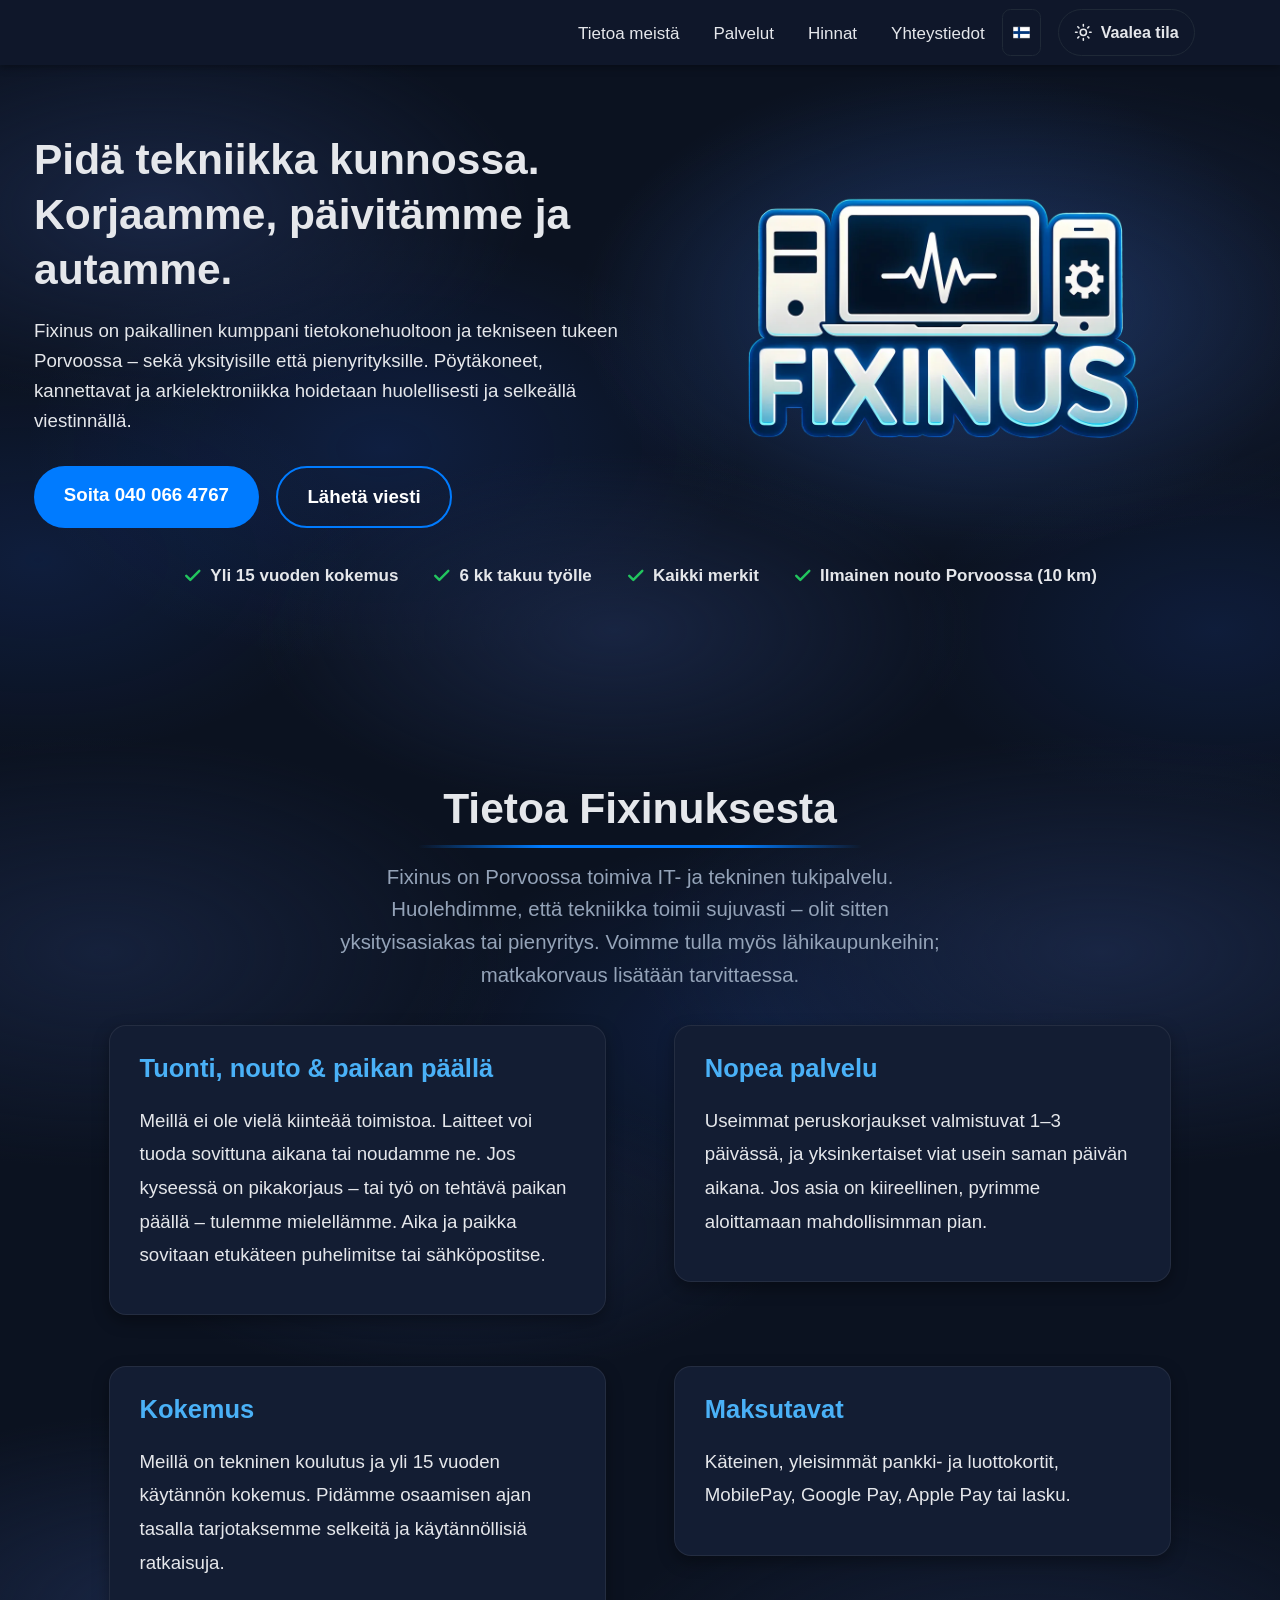
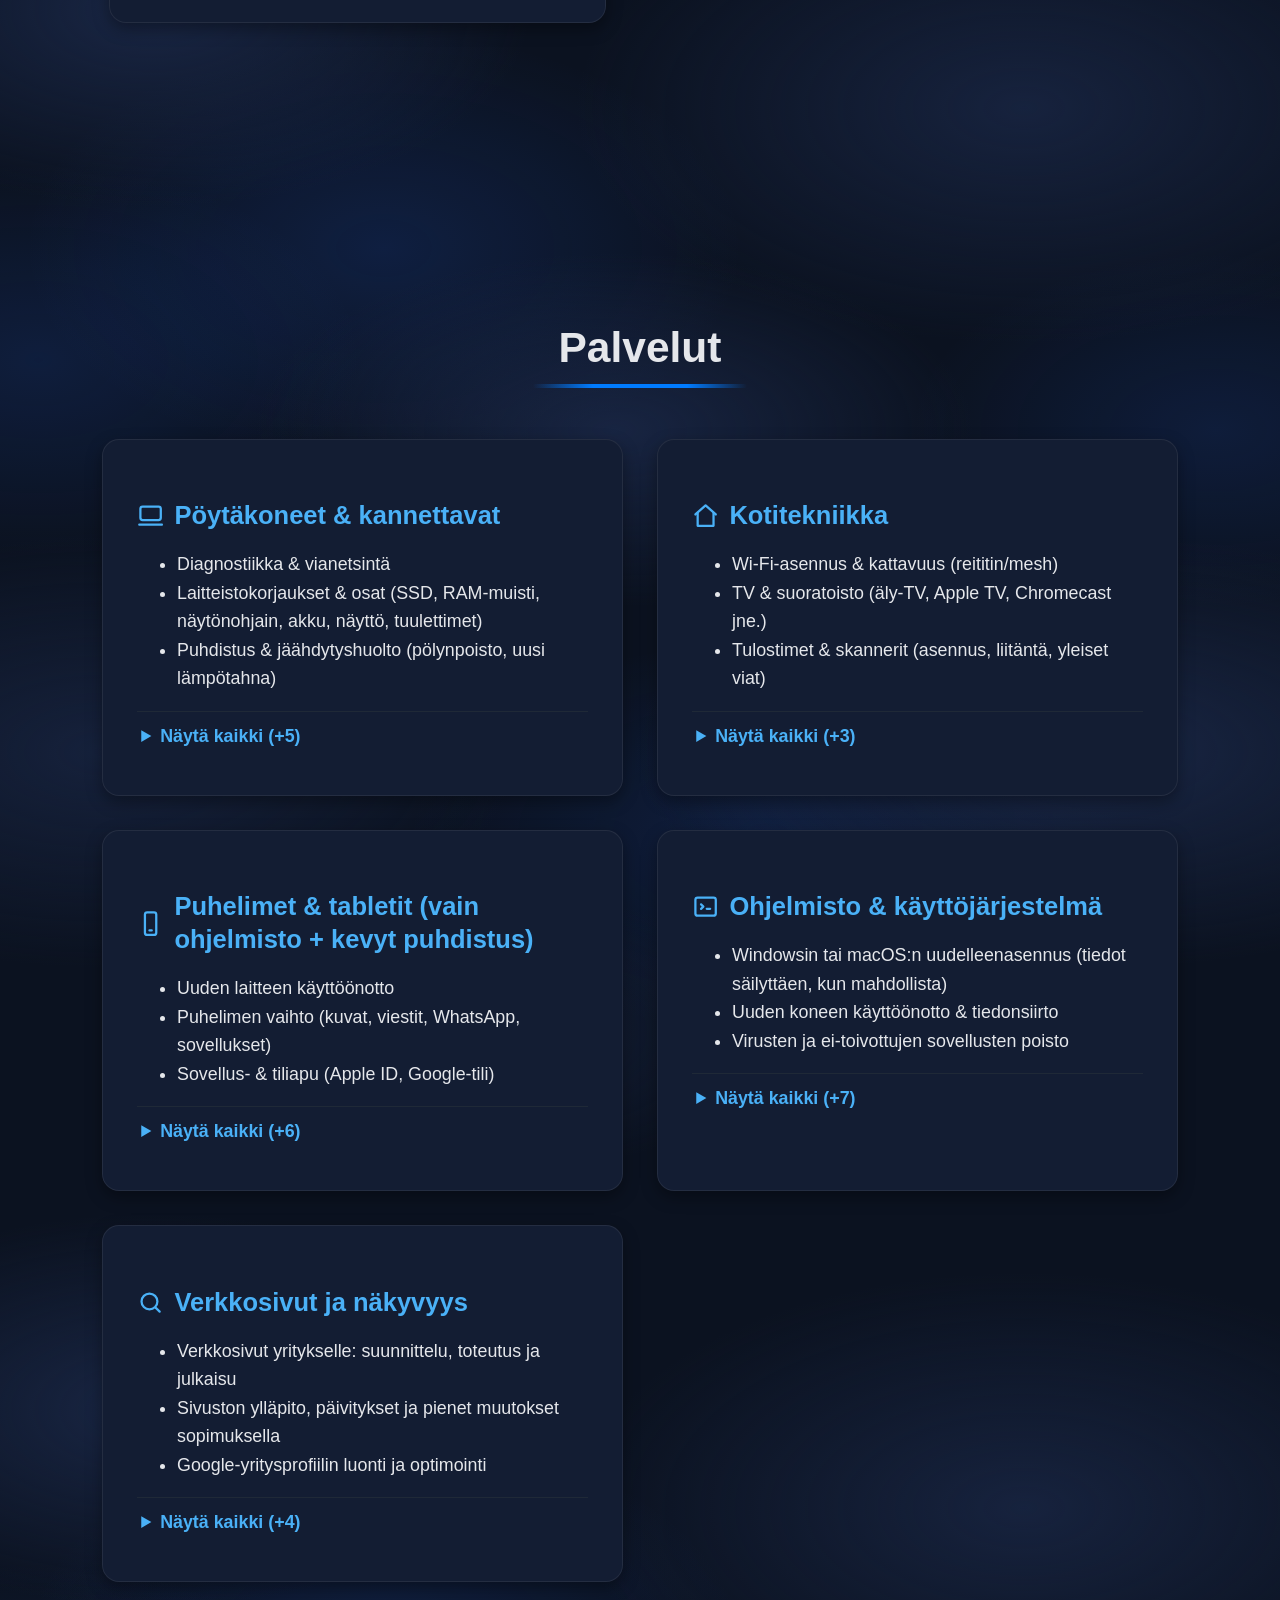
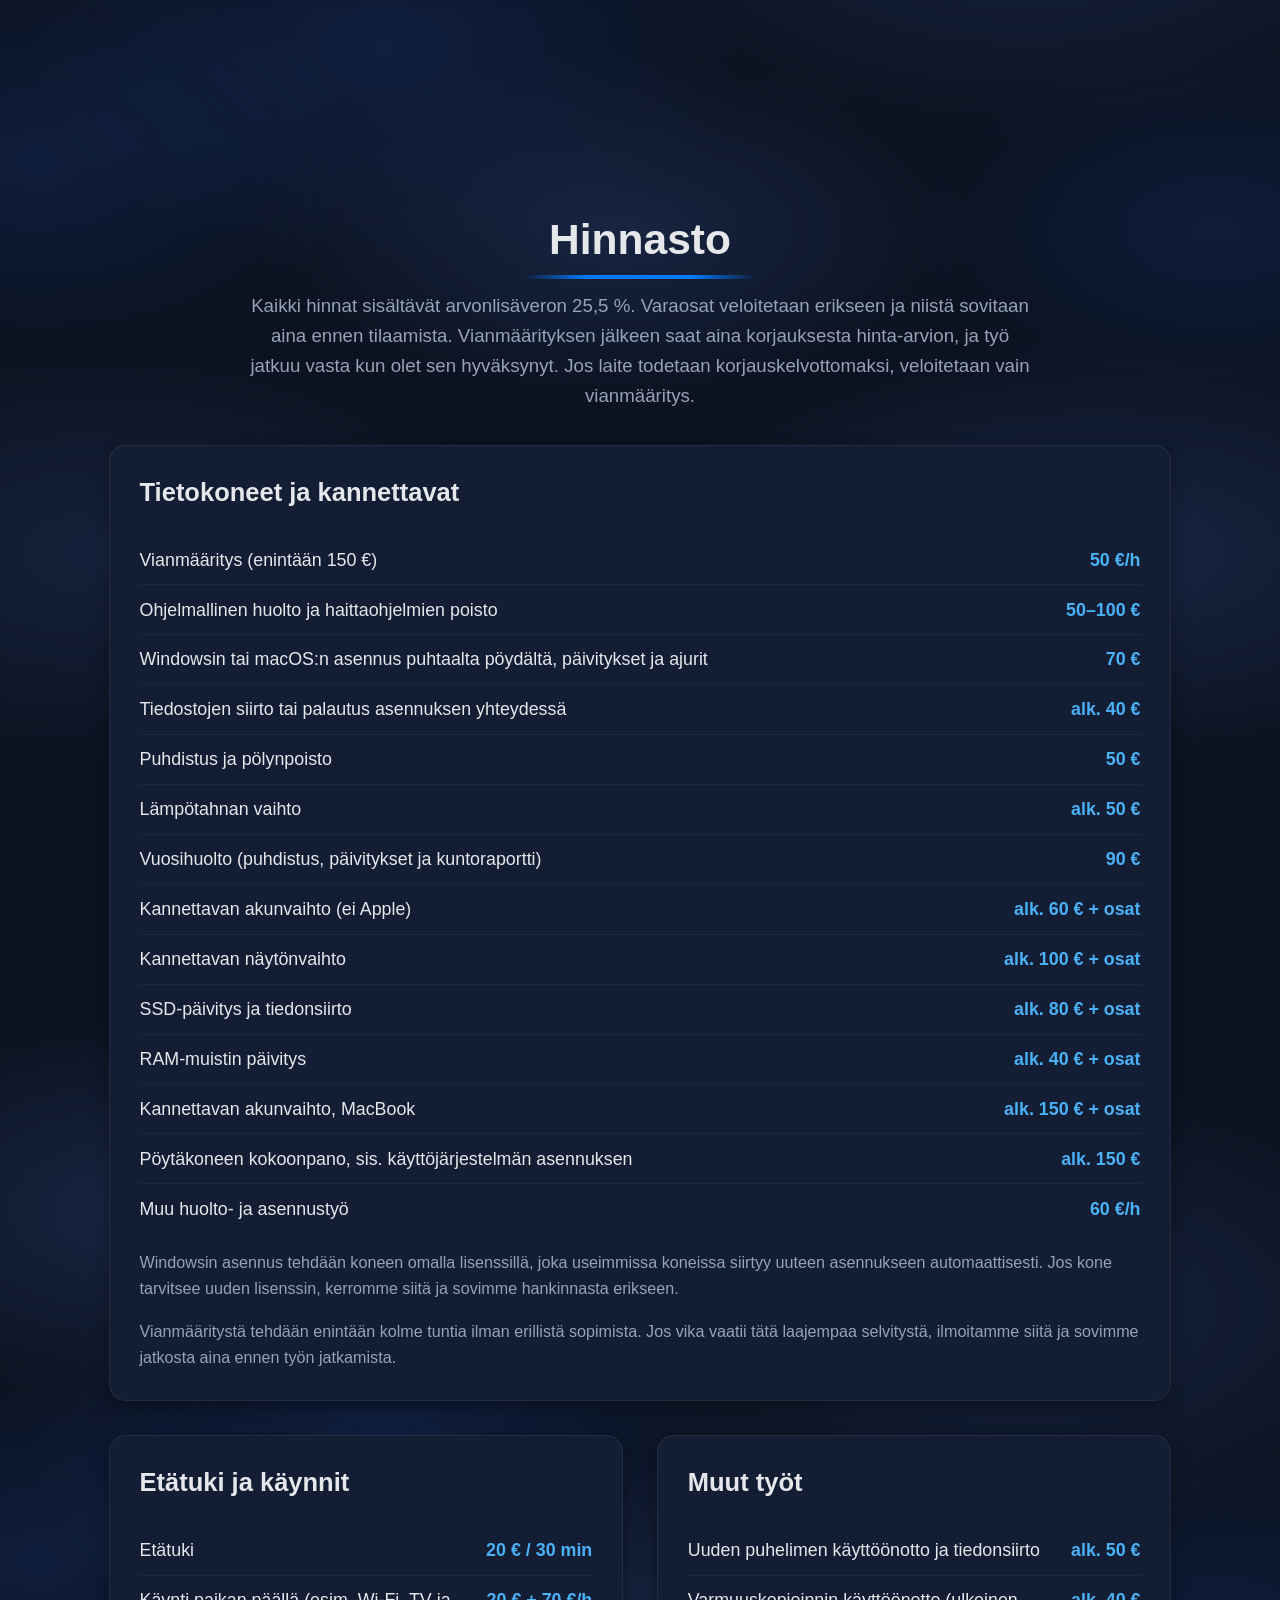
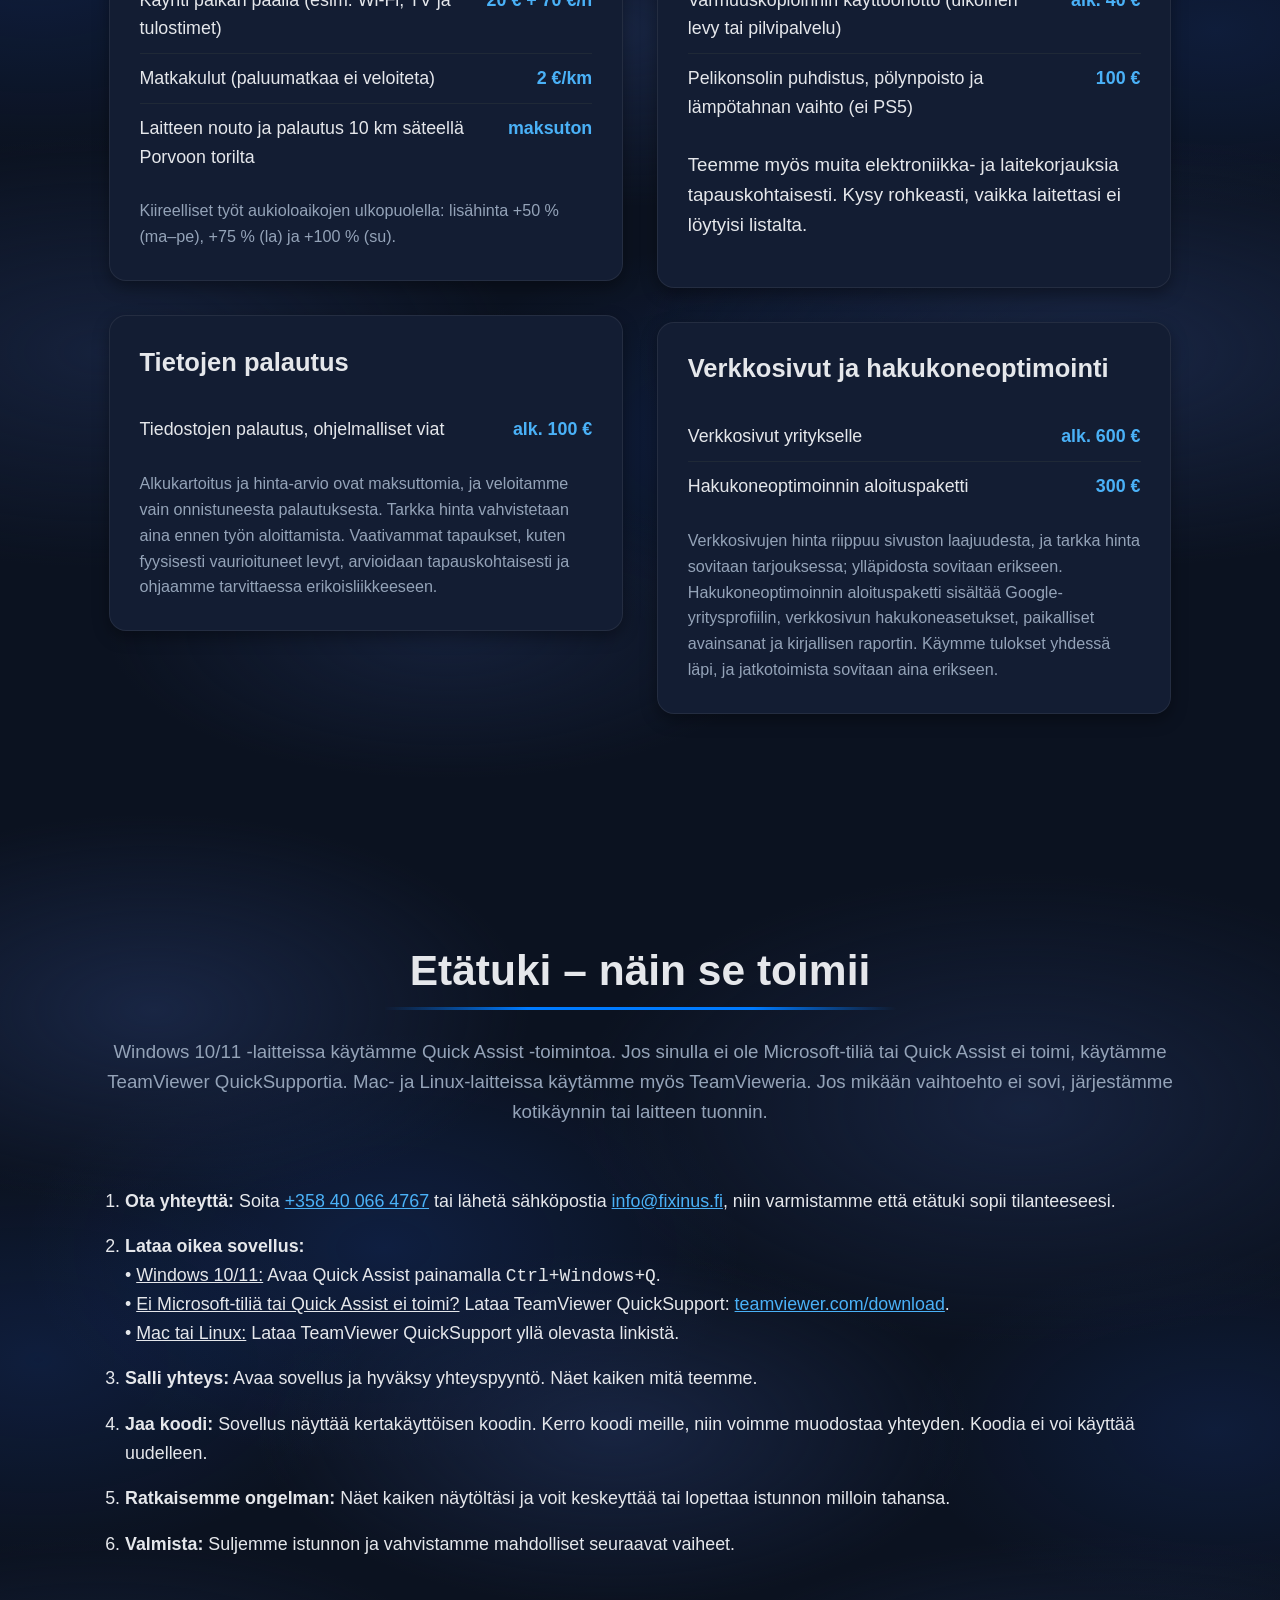
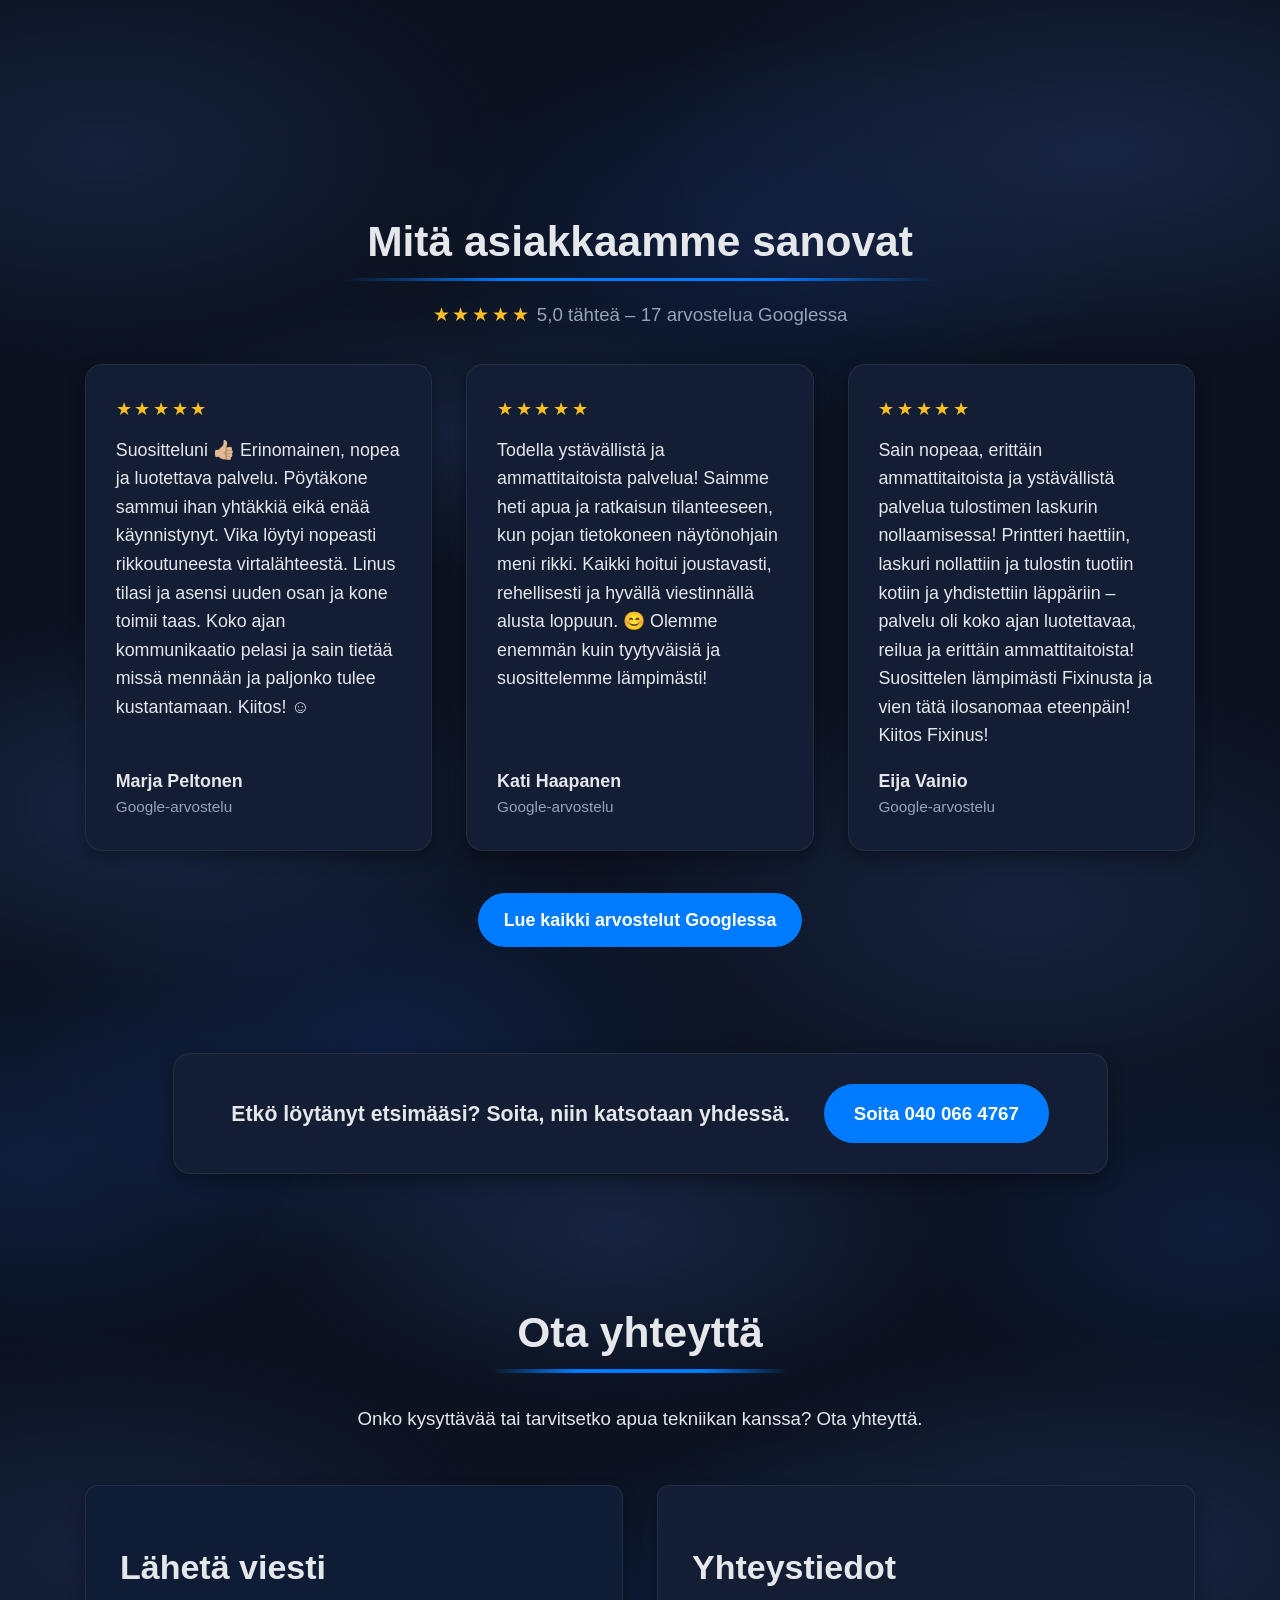
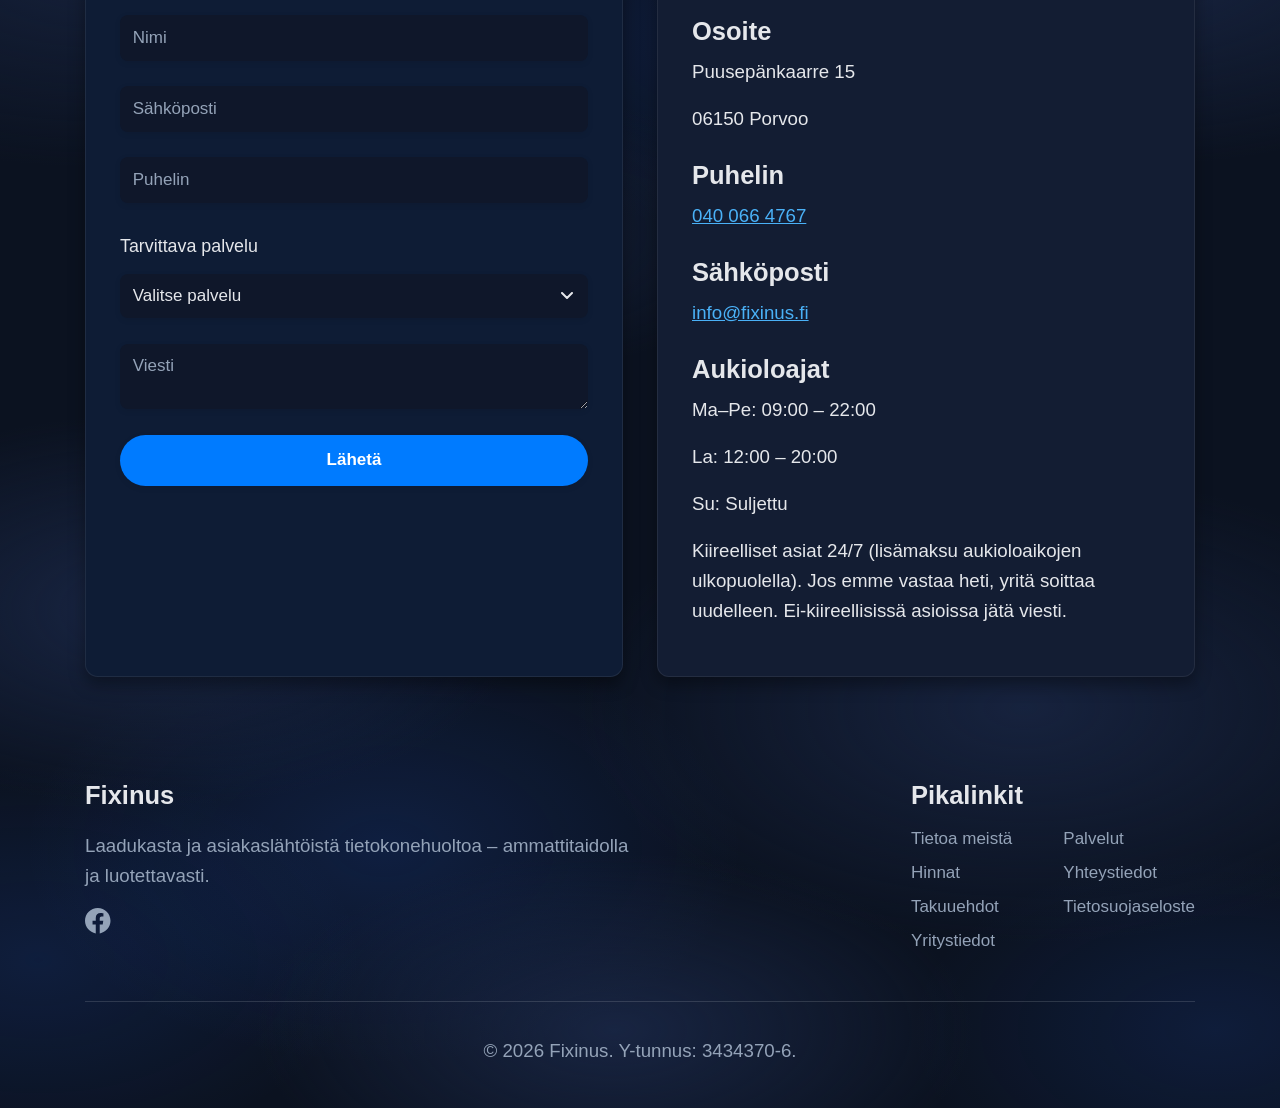
==== index.html @ 20dc0c61 "Consoles: cleaning and paste only; SEO group becomes Websites and SEO Game consoles: remove the PS5 " ====
<!DOCTYPE html>
<html lang="fi"> <!-- GENERATED: structure is edited here, wording in MESSAGES in script.js; run `node tools/build-i18n.mjs` to regenerate this file plus en/ and sv/ -->
<head>
  <meta charset="UTF-8" />
  <meta name="viewport" content="width=device-width, initial-scale=1.0" />
  <title>Fixinus – Tietokonehuolto ja IT-tuki Porvoo</title>
  <meta name="description" content="Tietokoneiden korjaus, huolto ja päivitykset sekä IT-tuki Porvoossa yksityisille ja pienyrityksille. Etätuki, nouto ja käynnit paikan päällä sopimuksen mukaan." />
  <link rel="canonical" href="https://fixinus.fi/" />
  <link rel="alternate" hreflang="fi" href="https://fixinus.fi/" />
  <link rel="alternate" hreflang="sv" href="https://fixinus.fi/sv/" />
  <link rel="alternate" hreflang="en" href="https://fixinus.fi/en/" />
  <link rel="alternate" hreflang="x-default" href="https://fixinus.fi/" />





  <meta name="theme-color" content="#0b1220" />

  <!-- Social sharing (Open Graph + Twitter) -->
  <meta property="og:type" content="website" />
  <meta property="og:site_name" content="Fixinus" />
  <meta property="og:title" content="Fixinus – Tietokonehuolto ja IT-tuki Porvoo" />
  <meta property="og:description" content="Tietokoneiden korjaus, huolto ja päivitykset sekä IT-tuki Porvoossa yksityisille ja pienyrityksille. Etätuki, nouto ja käynnit paikan päällä sopimuksen mukaan." />
  <meta property="og:url" content="https://fixinus.fi/" />
  <meta property="og:image" content="https://fixinus.fi/media/og-image.png" />
  <meta property="og:image:width" content="1200" />
  <meta property="og:image:height" content="630" />
  <meta property="og:locale" content="fi_FI" />
  <meta name="twitter:card" content="summary_large_image" />

  <link rel="stylesheet" href="/style.css?v=21" />
  <script src="/script.js?v=24" defer></script>
  <link rel="icon" href="/media/favicon-32.png" type="image/png" sizes="32x32">
  <link rel="apple-touch-icon" href="/media/favicon-180.png">

  <!-- Structured data for Google local search results -->
  <script type="application/ld+json">
  {
    "@context": "https://schema.org",
    "@type": "LocalBusiness",
    "name": "Fixinus",
    "description": "Tietokoneiden korjaus, huolto ja päivitykset sekä IT-tuki Porvoossa yksityisille ja pienyrityksille. Etätuki, nouto ja käynnit paikan päällä sopimuksen mukaan.",
    "url": "https://fixinus.fi/",
    "logo": "https://fixinus.fi/media/favicon-180.png",
    "image": "https://fixinus.fi/media/og-image.png",
    "telephone": "+358400664767",
    "email": "info@fixinus.fi",
    "address": {
      "@type": "PostalAddress",
      "streetAddress": "Puusepänkaarre 15",
      "postalCode": "06150",
      "addressLocality": "Porvoo",
      "addressCountry": "FI"
    },
    "areaServed": "Porvoo",
    "priceRange": "€€",
    "openingHoursSpecification": [
      {
        "@type": "OpeningHoursSpecification",
        "dayOfWeek": ["Monday", "Tuesday", "Wednesday", "Thursday", "Friday"],
        "opens": "09:00",
        "closes": "22:00"
      },
      {
        "@type": "OpeningHoursSpecification",
        "dayOfWeek": "Saturday",
        "opens": "12:00",
        "closes": "20:00"
      }
    ],
    "paymentAccepted": "Cash, Debit Card, Credit Card, MobilePay, Google Pay, Apple Pay, Invoice",
    "sameAs": [
      "https://www.facebook.com/people/Fixinus/61582467222948/",
      "https://share.google/FEQK4mIGkOlO7sZPO",
      "https://www.google.com/search?kgmid=/g/11yl66t_4s&q=Fixinus"
    ]
  }
  </script>
</head>

<body>
  <header>
    <div class="nav-bar max-w format-horizontal">
      <nav id="main-nav" class="main-nav">
        <ul>
          <li><a href="#about" data-i18n="nav.about">Tietoa meistä</a></li>
          <li><a href="#service" data-i18n="nav.services">Palvelut</a></li>
          <li><a href="#prices" data-i18n="nav.prices">Hinnat</a></li>
          <li><a href="#contact" data-i18n="nav.contact">Yhteystiedot</a></li>
        </ul>
      </nav>
        <div class="lang-menu" id="lang-menu">
        <button class="lang-current" type="button" aria-haspopup="true" aria-expanded="false" aria-label="Change language">
          <span class="flag" data-current-flag><img src="/media/finland(scaled).png" alt="FI" class="flag-img"></span>
        </button>

        <ul class="lang-dropdown" role="menu">
          <li>
            <button type="button" class="lang-option" data-lang="fi" role="menuitem">
              <span class="flag"><img src="/media/finland(scaled).png" alt="FI" class="flag-img"></span>
              <span class="lang-label">Suomi</span>
            </button>
          </li>
          <li>
            <button type="button" class="lang-option" data-lang="sv" role="menuitem">
              <span class="flag"><img src="/media/sweden(scaled).png" alt="SE" class="flag-img"></span>
              <span class="lang-label">Svenska</span>
            </button>
          </li>
          <li>
            <button type="button" class="lang-option" data-lang="en" role="menuitem">
              <span class="flag"><img src="/media/united-kingdom(scaled).png" alt="EN" class="flag-img"></span>
              <span class="lang-label">English</span>
            </button>
          </li>
        </ul>
      </div>

      <!-- THEME TOGGLE (moon/sun + label; CSS shows the right pair per theme) -->
      <button class="theme-toggle" id="theme-toggle" type="button" aria-pressed="true">
        <svg class="icon-moon" viewBox="0 0 24 24" fill="none" stroke="currentColor" stroke-width="2" stroke-linecap="round" stroke-linejoin="round" aria-hidden="true"><path d="M21 12.8A9 9 0 1 1 11.2 3 7 7 0 0 0 21 12.8z"/></svg>
        <svg class="icon-sun" viewBox="0 0 24 24" fill="none" stroke="currentColor" stroke-width="2" stroke-linecap="round" stroke-linejoin="round" aria-hidden="true"><circle cx="12" cy="12" r="4"/><path d="M12 2v2m0 16v2M4.9 4.9l1.4 1.4m11.4 11.4 1.4 1.4M2 12h2m16 0h2M4.9 19.1l1.4-1.4M17.7 6.3l1.4-1.4"/></svg>
        <span class="label-dark" data-i18n="theme.dark">Tumma tila</span>
        <span class="label-light" data-i18n="theme.light">Vaalea tila</span>
      </button>

      <!-- HAMBURGER (shown only on tablet/phone via CSS) -->
      <button class="nav-toggle" id="nav-toggle" aria-label="Toggle navigation">
        <img id="menubtn" src="/media/menu.svg" alt="">
      </button>
    </div>
  </header>

  <section class="hero-section">
      <div class="hero-container max-w format-horizontal">
        <div class="hero-text">
          <h1 data-i18n="hero.title">Pidä tekniikka kunnossa. Korjaamme, päivitämme ja autamme.</h1>
          <p data-i18n="hero.subtitle">Fixinus on paikallinen kumppani tietokonehuoltoon ja tekniseen tukeen Porvoossa – sekä yksityisille että pienyrityksille. Pöytäkoneet, kannettavat ja arkielektroniikka hoidetaan huolellisesti ja selkeällä viestinnällä.</p>
          <div class="hero-cta">
            <a class="btn-primary" href="tel:+358400664767" data-i18n="hero.cta.call">Soita 040 066 4767</a>
            <a class="btn-outline" href="#contact" data-i18n="hero.cta.contact">Lähetä viesti</a>
          </div>
        </div>
        <div class="hero-picture">
          <img id="logo" src="/media/logo-optimized.webp" alt="Fixinus logo" width="900" height="516" />
        </div>
      </div>

      <!-- TRUST STRIP -->
      <div class="max-w format-horizontal">
        <ul class="trust-strip">
          <li><svg viewBox="0 0 24 24" fill="none" stroke="currentColor" stroke-width="3" stroke-linecap="round" stroke-linejoin="round" aria-hidden="true"><path d="M20 6 9 17l-5-5"/></svg><span data-i18n="trust.exp">Yli 15 vuoden kokemus</span></li>
          <li><svg viewBox="0 0 24 24" fill="none" stroke="currentColor" stroke-width="3" stroke-linecap="round" stroke-linejoin="round" aria-hidden="true"><path d="M20 6 9 17l-5-5"/></svg><span data-i18n="trust.warranty">6 kk takuu työlle</span></li>
          <li><svg viewBox="0 0 24 24" fill="none" stroke="currentColor" stroke-width="3" stroke-linecap="round" stroke-linejoin="round" aria-hidden="true"><path d="M20 6 9 17l-5-5"/></svg><span data-i18n="trust.brands">Kaikki merkit</span></li>
          <li><svg viewBox="0 0 24 24" fill="none" stroke="currentColor" stroke-width="3" stroke-linecap="round" stroke-linejoin="round" aria-hidden="true"><path d="M20 6 9 17l-5-5"/></svg><span data-i18n="trust.pickup">Ilmainen nouto Porvoossa (10 km)</span></li>
        </ul>
      </div>
  </section>

  <section id="about" class="about-section">
    <div class="about-container max-w format-horizontal format-vertical">
      <div class="about-head">
        <h2 data-i18n="about.title">Tietoa Fixinuksesta</h2>
        <p data-i18n="about.lead">Fixinus on Porvoossa toimiva IT- ja tekninen tukipalvelu. Huolehdimme, että tekniikka toimii sujuvasti – olit sitten yksityisasiakas tai pienyritys. Voimme tulla myös lähikaupunkeihin; matkakorvaus lisätään tarvittaessa.</p>
      </div>

      <div class="about-content">
        <div class="about-text">
          <div class="about-text-top">
            <div class="about-text-left">
              <div id="drop-text">
                <h3 data-i18n="about.drop.title">Tuonti, nouto &amp; paikan päällä</h3>
                <p data-i18n="about.drop.body">Meillä ei ole vielä kiinteää toimistoa. Laitteet voi tuoda sovittuna aikana tai noudamme ne. Jos kyseessä on pikakorjaus – tai työ on tehtävä paikan päällä – tulemme mielellämme. Aika ja paikka sovitaan etukäteen puhelimitse tai sähköpostitse.</p>
              </div>

              <div id="exp-text">
                <h3 data-i18n="about.exp.title">Kokemus</h3>
                <p data-i18n="about.exp.body">Meillä on tekninen koulutus ja yli 15 vuoden käytännön kokemus. Pidämme osaamisen ajan tasalla tarjotaksemme selkeitä ja käytännöllisiä ratkaisuja.</p>
              </div>
            </div>

            <div class="about-text-right">
              <div id="fast-service-text">
                <h3 data-i18n="about.fast.title">Nopea palvelu</h3>
                <p data-i18n="about.fast.body">Useimmat peruskorjaukset valmistuvat 1–3 päivässä, ja yksinkertaiset viat usein saman päivän aikana. Jos asia on kiireellinen, pyrimme aloittamaan mahdollisimman pian.</p>
              </div>

              <div id="payment-text">
                <h3 data-i18n="about.pay.title">Maksutavat</h3>
                <p data-i18n="about.pay.body">Käteinen, yleisimmät pankki- ja luottokortit, MobilePay, Google Pay, Apple Pay tai lasku.</p>
              </div>
            </div>
          </div>
        </div>
      </div>
    </div>
  </section>

  <section id="service" class="service-section">
    <div class="service-container max-w format-horizontal format-vertical">
      <div class="service-head">
        <h2 data-i18n="services.title">Palvelut</h2>
      </div>

      <div class="service-content">
        <!-- PC / Laptop -->
        <div>
          <h3><svg viewBox="0 0 24 24" fill="none" stroke="currentColor" stroke-width="2" stroke-linecap="round" stroke-linejoin="round" aria-hidden="true"><rect x="3" y="4" width="18" height="12" rx="2"/><path d="M2 20h20"/></svg><span data-i18n="services.pc.title">Pöytäkoneet &amp; kannettavat</span></h3>
          <ul>
            <li data-i18n="services.pc.1">Diagnostiikka &amp; vianetsintä</li>
            <li data-i18n="services.pc.2">Laitteistokorjaukset &amp; osat (SSD, RAM-muisti, näytönohjain, akku, näyttö, tuulettimet)</li>
            <li data-i18n="services.pc.5">Puhdistus &amp; jäähdytyshuolto (pölynpoisto, uusi lämpötahna)</li>
          </ul>
          <details class="svc-more">
            <summary><span class="svc-more-closed"><span data-i18n="services.showall">Näytä kaikki</span> (+5)</span><span class="svc-more-open" data-i18n="services.showless">Näytä vähemmän</span></summary>
            <ul>
              <li data-i18n="services.pc.3">Komponenttien vaihdot &amp; päivitykset (suorituskyky, tallennustila, grafiikka)</li>
              <li data-i18n="services.pc.4">Custom-PC-rakennukset (pelaaminen/työ): neuvonta, kokoonpano &amp; käyttöönotto</li>
              <li data-i18n="services.pc.6">Vuosihuolto</li>
              <li data-i18n="services.pc.7">Kaikki merkit</li>
              <li data-i18n="services.pc.8">Huoltoraportti työn jälkeen (tehdyt toimet &amp; suositukset)</li>
            </ul>
          </details>
        </div>
        <!-- Home Tech -->
        <div>
          <h3><svg viewBox="0 0 24 24" fill="none" stroke="currentColor" stroke-width="2" stroke-linecap="round" stroke-linejoin="round" aria-hidden="true"><path d="m3 11 9-8 9 8"/><path d="M5 9.5V21h14V9.5"/></svg><span data-i18n="services.home.title">Kotitekniikka</span></h3>
          <ul>
            <li data-i18n="services.home.1">Wi-Fi-asennus &amp; kattavuus (reititin/mesh)</li>
            <li data-i18n="services.home.2">TV &amp; suoratoisto (äly-TV, Apple TV, Chromecast jne.)</li>
            <li data-i18n="services.home.4">Tulostimet &amp; skannerit (asennus, liitäntä, yleiset viat)</li>
          </ul>
          <details class="svc-more">
            <summary><span class="svc-more-closed"><span data-i18n="services.showall">Näytä kaikki</span> (+3)</span><span class="svc-more-open" data-i18n="services.showless">Näytä vähemmän</span></summary>
            <ul>
              <li data-i18n="services.home.3">Pelikonsolit (puhdistus, lämpötahnan vaihto, käyttöönotto, online-asetukset, perheasetukset)</li>
              <li data-i18n="services.home.5">Jaettu tallennus / NAS (tiedostot useilla laitteilla)</li>
              <li data-i18n="services.home.6">Älykoti (valot, kamerat, kaiuttimet)</li>
            </ul>
          </details>
        </div>
      
      
        <!-- Phones / Tablets -->
        <div>
          <h3><svg viewBox="0 0 24 24" fill="none" stroke="currentColor" stroke-width="2" stroke-linecap="round" stroke-linejoin="round" aria-hidden="true"><rect x="7" y="2" width="10" height="20" rx="2"/><path d="M11 18h2"/></svg><span data-i18n="services.mobile.title">Puhelimet &amp; tabletit (vain ohjelmisto + kevyt puhdistus)</span></h3>
          <ul>
            <li data-i18n="services.mobile.1">Uuden laitteen käyttöönotto</li>
            <li data-i18n="services.mobile.2">Puhelimen vaihto (kuvat, viestit, WhatsApp, sovellukset)</li>
            <li data-i18n="services.mobile.5">Sovellus- &amp; tiliapu (Apple ID, Google-tili)</li>
          </ul>
          <details class="svc-more">
            <summary><span class="svc-more-closed"><span data-i18n="services.showall">Näytä kaikki</span> (+6)</span><span class="svc-more-open" data-i18n="services.showless">Näytä vähemmän</span></summary>
            <ul>
              <li data-i18n="services.mobile.3">Lapsilukot &amp; turvallisuus (Ruudun aika / Family Link)</li>
              <li data-i18n="services.mobile.4">Sähköposti, yhteystiedot &amp; kalenteri</li>
              <li data-i18n="services.mobile.6">iCloud/Google – varmuuskopiot &amp; palautus</li>
              <li data-i18n="services.mobile.7">Tallennustilan siivous (tilan vapautus turvallisesti)</li>
              <li data-i18n="services.mobile.8">Laitteen turvallisuus (päivitykset, koodit, kaksivaiheinen vahvistus / 2FA)</li>
              <li data-i18n="services.mobile.9">Vianetsintä (synkronointi, ilmoitukset, akku)</li>
            </ul>
          </details>
        </div>
        <!-- Software / OS -->
        <div>
          <h3><svg viewBox="0 0 24 24" fill="none" stroke="currentColor" stroke-width="2" stroke-linecap="round" stroke-linejoin="round" aria-hidden="true"><rect x="3" y="4" width="18" height="16" rx="2"/><path d="m8 10 2 2-2 2"/><path d="M13 14h3"/></svg><span data-i18n="services.os.title">Ohjelmisto &amp; käyttöjärjestelmä</span></h3>
          <ul>
            <li data-i18n="services.os.1">Windowsin tai macOS:n uudelleenasennus (tiedot säilyttäen, kun mahdollista)</li>
            <li data-i18n="services.os.2">Uuden koneen käyttöönotto &amp; tiedonsiirto</li>
            <li data-i18n="services.os.4">Virusten ja ei-toivottujen sovellusten poisto</li>
          </ul>
          <details class="svc-more">
            <summary><span class="svc-more-closed"><span data-i18n="services.showall">Näytä kaikki</span> (+7)</span><span class="svc-more-open" data-i18n="services.showless">Näytä vähemmän</span></summary>
            <ul>
              <li data-i18n="services.os.3">Ohjelmien &amp; ajureiden asennus</li>
              <li data-i18n="services.os.5">Tallennustilan siivous (suuret &amp; väliaikaiset tiedostot)</li>
              <li data-i18n="services.os.6">Varmuuskopiointi ulkoiselle levylle tai pilveen</li>
              <li data-i18n="services.os.7">Verkko &amp; internet (Wi-Fi/Ethernet, hidas nopeus)</li>
              <li data-i18n="services.os.8">Kaatumisten ja virheilmoitusten korjaus</li>
              <li data-i18n="services.os.9">Tilit &amp; salasanat (Microsoft/Apple, sähköposti)</li>
              <li data-i18n="services.os.10">Sähköposti &amp; pilvipalvelut (OneDrive, iCloud, Google)</li>
            </ul>
          </details>
        </div>
        <!-- Websites / search visibility -->
        <div>
          <h3><svg viewBox="0 0 24 24" fill="none" stroke="currentColor" stroke-width="2" stroke-linecap="round" stroke-linejoin="round" aria-hidden="true"><circle cx="11" cy="11" r="7"/><path d="m20 20-3.5-3.5"/></svg><span data-i18n="services.seo.title">Verkkosivut ja näkyvyys</span></h3>
          <ul>
            <li data-i18n="services.web.1">Verkkosivut yritykselle: suunnittelu, toteutus ja julkaisu</li>
            <li data-i18n="services.web.2">Sivuston ylläpito, päivitykset ja pienet muutokset sopimuksella</li>
            <li data-i18n="services.seo.1">Google-yritysprofiilin luonti ja optimointi</li>
          </ul>
          <details class="svc-more">
            <summary><span class="svc-more-closed"><span data-i18n="services.showall">Näytä kaikki</span> (+4)</span><span class="svc-more-open" data-i18n="services.showless">Näytä vähemmän</span></summary>
            <ul>
              <li data-i18n="services.seo.2">Verkkosivun hakukonenäkyvyys (otsikot, kuvaukset, avainsanat)</li>
              <li data-i18n="services.seo.3">Paikallinen näkyvyys Porvoon alueen hauissa</li>
              <li data-i18n="services.seo.4">Kirjallinen raportti ja suositukset jatkoa varten</li>
              <li data-i18n="services.seo.5">Google Search Consolen käyttöönotto ja seuranta</li>
            </ul>
          </details>
        </div>

      </div>
      </div>
  </section>

  <section id="prices" class="pricing-section">
    <div class="pricing-container max-w format-horizontal format-vertical">
      <div class="pricing-head">
        <h2 data-i18n="pricing.title">Hinnasto</h2>
        <p data-i18n="pricing.lead">Kaikki hinnat sisältävät arvonlisäveron 25,5 %. Varaosat veloitetaan erikseen ja niistä sovitaan aina ennen tilaamista. Vianmäärityksen jälkeen saat aina korjauksesta hinta-arvion, ja työ jatkuu vasta kun olet sen hyväksynyt. Jos laite todetaan korjauskelvottomaksi, veloitetaan vain vianmääritys.</p>
      </div>

      <div class="pricing-groups">
        <details class="pricing-group" open>
          <summary><h3 data-i18n="pricing.pc.title">Tietokoneet ja kannettavat</h3></summary>
          <table class="pricing-table">
            <tbody>
              <tr><td data-i18n="pricing.pc.r1">Vianmääritys (enintään 150 €)</td><td data-i18n="pricing.pc.p1">50 €/h</td></tr>
              <tr><td data-i18n="pricing.pc.r4">Ohjelmallinen huolto ja haittaohjelmien poisto</td><td data-i18n="pricing.pc.p4">50–100 €</td></tr>
              <tr><td data-i18n="pricing.pc.r2">Windowsin tai macOS:n asennus puhtaalta pöydältä, päivitykset ja ajurit</td><td data-i18n="pricing.pc.p2">70 €</td></tr>
              <tr><td data-i18n="pricing.pc.r3">Tiedostojen siirto tai palautus asennuksen yhteydessä</td><td data-i18n="pricing.pc.p3">alk. 40 €</td></tr>
              <tr><td data-i18n="pricing.pc.r12">Puhdistus ja pölynpoisto</td><td data-i18n="pricing.pc.p12">50 €</td></tr>
              <tr><td data-i18n="pricing.pc.r13">Lämpötahnan vaihto</td><td data-i18n="pricing.pc.p13">alk. 50 €</td></tr>
              <tr><td data-i18n="pricing.pc.r14">Vuosihuolto (puhdistus, päivitykset ja kuntoraportti)</td><td data-i18n="pricing.pc.p14">90 €</td></tr>
              <tr><td data-i18n="pricing.pc.r5">Kannettavan akunvaihto (ei Apple)</td><td data-i18n="pricing.pc.p5">alk. 60 € + osat</td></tr>
              <tr><td data-i18n="pricing.pc.r8">Kannettavan näytönvaihto</td><td data-i18n="pricing.pc.p8">alk. 100 € + osat</td></tr>
              <tr><td data-i18n="pricing.pc.r9">SSD-päivitys ja tiedonsiirto</td><td data-i18n="pricing.pc.p9">alk. 80 € + osat</td></tr>
              <tr><td data-i18n="pricing.pc.r15">RAM-muistin päivitys</td><td data-i18n="pricing.pc.p15">alk. 40 € + osat</td></tr>
              <tr><td data-i18n="pricing.pc.r6">Kannettavan akunvaihto, MacBook</td><td data-i18n="pricing.pc.p6">alk. 150 € + osat</td></tr>
              <tr><td data-i18n="pricing.pc.r10">Pöytäkoneen kokoonpano, sis. käyttöjärjestelmän asennuksen</td><td data-i18n="pricing.pc.p10">alk. 150 €</td></tr>
              <tr><td data-i18n="pricing.pc.r11">Muu huolto- ja asennustyö</td><td data-i18n="pricing.pc.p11">60 €/h</td></tr>
            </tbody>
          </table>
          <p class="pricing-note" data-i18n="pricing.pc.note">Windowsin asennus tehdään koneen omalla lisenssillä, joka useimmissa koneissa siirtyy uuteen asennukseen automaattisesti. Jos kone tarvitsee uuden lisenssin, kerromme siitä ja sovimme hankinnasta erikseen.</p>
          <p class="pricing-note" data-i18n="pricing.pc.note2">Vianmääritystä tehdään enintään kolme tuntia ilman erillistä sopimista. Jos vika vaatii tätä laajempaa selvitystä, ilmoitamme siitä ja sovimme jatkosta aina ennen työn jatkamista.</p>
        </details>

        <div class="pricing-col">
        <details class="pricing-group" open>
          <summary><h3 data-i18n="pricing.visits.title">Etätuki ja käynnit</h3></summary>
          <table class="pricing-table">
            <tbody>
              <tr><td data-i18n="pricing.visits.r1">Etätuki</td><td data-i18n="pricing.visits.p1">20 € / 30 min</td></tr>
              <tr><td data-i18n="pricing.visits.r2">Käynti paikan päällä (esim. Wi-Fi, TV ja tulostimet)</td><td data-i18n="pricing.visits.p2">20 € + 70 €/h</td></tr>
              <tr><td data-i18n="pricing.visits.r3">Matkakulut (paluumatkaa ei veloiteta)</td><td data-i18n="pricing.visits.p3">2 €/km</td></tr>
              <tr><td data-i18n="pricing.visits.r4">Laitteen nouto ja palautus 10 km säteellä Porvoon torilta</td><td data-i18n="pricing.visits.p4">maksuton</td></tr>
            </tbody>
          </table>
          <p class="pricing-note" data-i18n="pricing.visits.note">Kiireelliset työt aukioloaikojen ulkopuolella: lisähinta +50 % (ma–pe), +75 % (la) ja +100 % (su).</p>
        </details>

        <details class="pricing-group" open>
          <summary><h3 data-i18n="pricing.data.title">Tietojen palautus</h3></summary>
          <table class="pricing-table">
            <tbody>
              <tr><td data-i18n="pricing.data.r1">Tiedostojen palautus, ohjelmalliset viat</td><td data-i18n="pricing.data.p1">alk. 100 €</td></tr>
            </tbody>
          </table>
          <p class="pricing-note" data-i18n="pricing.data.note">Alkukartoitus ja hinta-arvio ovat maksuttomia, ja veloitamme vain onnistuneesta palautuksesta. Tarkka hinta vahvistetaan aina ennen työn aloittamista. Vaativammat tapaukset, kuten fyysisesti vaurioituneet levyt, arvioidaan tapauskohtaisesti ja ohjaamme tarvittaessa erikoisliikkeeseen.</p>
        </details>
        </div>

        <div class="pricing-col">
        <details class="pricing-group" open>
          <summary><h3 data-i18n="pricing.other.title">Muut työt</h3></summary>
          <table class="pricing-table">
            <tbody>
              <tr><td data-i18n="pricing.other.r1">Uuden puhelimen käyttöönotto ja tiedonsiirto</td><td data-i18n="pricing.other.p1">alk. 50 €</td></tr>
              <tr><td data-i18n="pricing.other.r2">Varmuuskopioinnin käyttöönotto (ulkoinen levy tai pilvipalvelu)</td><td data-i18n="pricing.other.p2">alk. 40 €</td></tr>
              <tr><td data-i18n="pricing.other.r3">Pelikonsolin puhdistus, pölynpoisto ja lämpötahnan vaihto (ei PS5)</td><td data-i18n="pricing.other.p3">100 €</td></tr>
            </tbody>
          </table>
          <p data-i18n="pricing.other.body">Teemme myös muita elektroniikka- ja laitekorjauksia tapauskohtaisesti. Kysy rohkeasti, vaikka laitettasi ei löytyisi listalta.</p>
        </details>

        <details class="pricing-group" open>
          <summary><h3 data-i18n="pricing.seo.title">Verkkosivut ja hakukoneoptimointi</h3></summary>
          <table class="pricing-table">
            <tbody>
              <tr><td data-i18n="pricing.web.r1">Verkkosivut yritykselle</td><td data-i18n="pricing.web.p1">alk. 600 €</td></tr>
              <tr><td data-i18n="pricing.seo.r1">Hakukoneoptimoinnin aloituspaketti</td><td data-i18n="pricing.seo.p1">300 €</td></tr>
            </tbody>
          </table>
          <p class="pricing-note" data-i18n="pricing.seo.note">Verkkosivujen hinta riippuu sivuston laajuudesta, ja tarkka hinta sovitaan tarjouksessa; ylläpidosta sovitaan erikseen. Hakukoneoptimoinnin aloituspaketti sisältää Google-yritysprofiilin, verkkosivun hakukoneasetukset, paikalliset avainsanat ja kirjallisen raportin. Käymme tulokset yhdessä läpi, ja jatkotoimista sovitaan aina erikseen.</p>
        </details>
        </div>
      </div>
    </div>
  </section>

  <section class="remote-section">
    <div class="remote-container max-w format-horizontal format-vertical">
      <div class="remote-head">
        <h2 data-i18n="remote.title">Etätuki – näin se toimii</h2>
        <p data-i18n="remote.lead">Windows 10/11 -laitteissa käytämme Quick Assist -toimintoa. Jos sinulla ei ole Microsoft-tiliä tai Quick Assist ei toimi, käytämme TeamViewer QuickSupportia. Mac- ja Linux-laitteissa käytämme myös TeamVieweria. Jos mikään vaihtoehto ei sovi, järjestämme kotikäynnin tai laitteen tuonnin.</p>
      </div>

      <div class="remote-body">
        <div class="remote-list">
          <ol>
            <li class="remote-text" data-i18n-html="remote.step.1.html"><strong>Ota yhteyttä:</strong> Soita <a class="link" href="tel:+358400664767">+358 40 066 4767</a> tai lähetä sähköpostia <a class="link" href="mailto:info@fixinus.fi">info@fixinus.fi</a>, niin varmistamme että etätuki sopii tilanteeseesi.</li>
            <li class="remote-text" data-i18n-html="remote.step.2.html"><strong>Lataa oikea sovellus:</strong><br>
        • <u>Windows 10/11:</u> Avaa Quick Assist painamalla <kbd><kbd>Ctrl</kbd>+<kbd>Windows</kbd>+<kbd>Q</kbd></kbd>.<br>
        • <u>Ei Microsoft-tiliä tai Quick Assist ei toimi?</u> Lataa TeamViewer QuickSupport: <a class="link" href="https://www.teamviewer.com/download/">teamviewer.com/download</a>.<br>
        • <u>Mac tai Linux:</u> Lataa TeamViewer QuickSupport yllä olevasta linkistä.</li>
            <li class="remote-text" data-i18n-html="remote.step.3.html"><strong>Salli yhteys:</strong> Avaa sovellus ja hyväksy yhteyspyyntö. Näet kaiken mitä teemme.</li>
            <li class="remote-text" data-i18n-html="remote.step.4.html"><strong>Jaa koodi:</strong> Sovellus näyttää kertakäyttöisen koodin. Kerro koodi meille, niin voimme muodostaa yhteyden. Koodia ei voi käyttää uudelleen.</li>
            <li class="remote-text" data-i18n-html="remote.step.5.html"><strong>Ratkaisemme ongelman:</strong> Näet kaiken näytöltäsi ja voit keskeyttää tai lopettaa istunnon milloin tahansa.</li>
            <li class="remote-text" data-i18n-html="remote.step.6.html"><strong>Valmista:</strong> Suljemme istunnon ja vahvistamme mahdolliset seuraavat vaiheet.</li>
          </ol>
        </div>
      </div>
    </div>
  </section>

  <section id="reviews" class="reviews-section">
    <div class="reviews-container max-w format-horizontal format-vertical">
      <div class="reviews-head">
        <h2 data-i18n="reviews.title">Mitä asiakkaamme sanovat</h2>
        <p><span class="reviews-stars" aria-hidden="true">★★★★★</span> <span data-i18n="reviews.lead">5,0 tähteä – 17 arvostelua Googlessa</span></p>
      </div>

      <div class="reviews-grid">
        <figure class="review-card">
          <div class="reviews-stars" aria-hidden="true">★★★★★</div>
          <blockquote data-i18n="reviews.q1.text">Suositteluni 👍🏼 Erinomainen, nopea ja luotettava palvelu. Pöytäkone sammui ihan yhtäkkiä eikä enää käynnistynyt. Vika löytyi nopeasti rikkoutuneesta virtalähteestä. Linus tilasi ja asensi uuden osan ja kone toimii taas. Koko ajan kommunikaatio pelasi ja sain tietää missä mennään ja paljonko tulee kustantamaan. Kiitos! ☺️</blockquote>
          <figcaption>
            Marja Peltonen
            <span class="review-source" data-i18n="reviews.source">Google-arvostelu</span>
          </figcaption>
        </figure>

        <figure class="review-card">
          <div class="reviews-stars" aria-hidden="true">★★★★★</div>
          <blockquote data-i18n="reviews.q2.text">Todella ystävällistä ja ammattitaitoista palvelua! Saimme heti apua ja ratkaisun tilanteeseen, kun pojan tietokoneen näytönohjain meni rikki. Kaikki hoitui joustavasti, rehellisesti ja hyvällä viestinnällä alusta loppuun. 😊 Olemme enemmän kuin tyytyväisiä ja suosittelemme lämpimästi!</blockquote>
          <figcaption>
            Kati Haapanen
            <span class="review-source" data-i18n="reviews.source">Google-arvostelu</span>
          </figcaption>
        </figure>

        <figure class="review-card">
          <div class="reviews-stars" aria-hidden="true">★★★★★</div>
          <blockquote data-i18n="reviews.q3.text">Sain nopeaa, erittäin ammattitaitoista ja ystävällistä palvelua tulostimen laskurin nollaamisessa! Printteri haettiin, laskuri nollattiin ja tulostin tuotiin kotiin ja yhdistettiin läppäriin – palvelu oli koko ajan luotettavaa, reilua ja erittäin ammattitaitoista! Suosittelen lämpimästi Fixinusta ja vien tätä ilosanomaa eteenpäin! Kiitos Fixinus!</blockquote>
          <figcaption>
            Eija Vainio
            <span class="review-source" data-i18n="reviews.source">Google-arvostelu</span>
          </figcaption>
        </figure>
      </div>

      <div class="reviews-link">
        <a href="https://share.google/FEQK4mIGkOlO7sZPO" target="_blank" rel="noopener" data-i18n="reviews.all">Lue kaikki arvostelut Googlessa</a>
      </div>
    </div>
  </section>

  <!-- CTA BAND -->
  <section class="cta-band">
    <div class="max-w format-horizontal">
      <div class="cta-band-inner">
        <p data-i18n="ctaband.text">Etkö löytänyt etsimääsi? Soita, niin katsotaan yhdessä.</p>
        <a href="tel:+358400664767" data-i18n="hero.cta.call">Soita 040 066 4767</a>
      </div>
    </div>
  </section>

  <section id="contact" class="contact-section">
    <div class="contact-container max-w format-horizontal format-vertical">
      <div class="contact-head">
        <h2 data-i18n="contact.title">Ota yhteyttä</h2>
        <p data-i18n="contact.lead">Onko kysyttävää tai tarvitsetko apua tekniikan kanssa? Ota yhteyttä.</p>
      </div>

      <div class="contact-body">
        <!-- Form -->
        <div class="form-box">
          <h3 data-i18n="form.sendus">Lähetä viesti</h3>
          <form id="contact-form">
            <input type="text" name="name" data-i18n-attr="placeholder:form.name" placeholder="Nimi" required />
            <input type="email" name="email" data-i18n-attr="placeholder:form.email" placeholder="Sähköposti" required />
            <input type="text" name="phone" data-i18n-attr="placeholder:form.phone" placeholder="Puhelin" required />

            <label for="service-select" data-i18n="form.service">Tarvittava palvelu</label>
            <select name="service" id="service-select" required>
              <option value="" data-i18n="form.select">Valitse palvelu</option>
              <option value="computer-repair" data-i18n="form.opt.computer">Tietokoneen korjaus tai päivitys</option>
              <option value="custom-build" data-i18n="form.opt.build">Tietokoneen kokoaminen (peli-/työkone)</option>
              <option value="home-tech" data-i18n="form.opt.hometech">Kotitekniikka (Wi-Fi, TV, tulostin…)</option>
              <option value="phone-tablet" data-i18n="form.opt.phone">Puhelin- tai tablettiapu</option>
              <option value="software" data-i18n="form.opt.software">Ohjelmisto &amp; käyttöjärjestelmä</option>
              <option value="remote" data-i18n="form.opt.remote">Etätuki</option>
              <option value="onsite" data-i18n="form.opt.onsite">Käynti paikan päällä</option>
              <option value="seo" data-i18n="form.opt.seo">Verkkosivut ja näkyvyys</option>
              <option value="other" data-i18n="form.opt.other">Muu / en ole varma</option>
            </select>
            <div class="hp-field">
              <label></label>
              <input type="text" name="website" autocomplete="off" tabindex="-1" />
            </div>
            <textarea name="message" data-i18n-attr="placeholder:form.message" placeholder="Viesti" required></textarea>
            <button type="submit" data-i18n="form.send">Lähetä</button>
          </form>
          <p id="contact-status" class="contact-status" aria-live="polite"></p>
        </div>

        <!-- Contact info -->
        <div class="contact-info">
          <h3 data-i18n="contact.info">Yhteystiedot</h3>
          <div>
            <h4 data-i18n="contact.address.title">Osoite</h4>
            <p data-i18n="contact.address.line1">Puusepänkaarre 15</p>
            <p data-i18n="contact.address.line2">06150 Porvoo</p>
          </div>
          <div>
            <div class="contact-title">
              <h4 data-i18n="contact.phone.title">Puhelin</h4>
            </div>
            <div class="contact-content">
              <p><a class="link" href="tel:+358400664767" data-i18n="contact.phone.value">040 066 4767</a></p>
            </div>
          </div>
          <div>
            <h4 data-i18n="contact.email.title">Sähköposti</h4>
            <p><a class="link" href="mailto:info@fixinus.fi" data-i18n="contact.email.value">info@fixinus.fi</a></p>
          </div>
          <div>
            <h4 data-i18n="contact.hours.title">Aukioloajat</h4>
            <p data-i18n="contact.hours.monfri">Ma–Pe: 09:00 – 22:00</p>
            <p data-i18n="contact.hours.sat">La: 12:00 – 20:00</p>
            <p data-i18n="contact.hours.sun">Su: Suljettu</p>
            <p data-i18n="contact.hours.urgent">Kiireelliset asiat 24/7 (lisämaksu aukioloaikojen ulkopuolella). Jos emme vastaa heti, yritä soittaa uudelleen. Ei-kiireellisissä asioissa jätä viesti.</p>
          </div>
        </div>
      </div>
    </div>
  </section>

  <div id="warranty-modal" class="modal" aria-hidden="true" role="dialog" aria-labelledby="warranty-title">
    <div class="modal-backdrop"></div>

    <div class="modal-content">
      <button type="button" class="modal-close" id="warranty-close" aria-label="Close warranty information">
        ×
      </button>

      <h2 id="warranty-title" data-i18n="warranty.title">Takuuehdot</h2>
      <p data-i18n="warranty.about">Annamme työllemme kuuden kuukauden takuun. Jos ongelma johtuu tekemästämme työstä, korjaamme sen ilman lisäkustannuksia. Takuu täydentää lakisääteisiä kuluttajaoikeuksiasi.</p>

      <h3 data-i18n="warranty.not.title">Takuun ulkopuolella:</h3>
      <ul>
        <li data-i18n="warranty.not.1">Laitteiston viat tai normaali kuluminen</li>
        <li data-i18n="warranty.not.2">Ohjelmistovirheet, haittaohjelmat tai kolmannen osapuolen päivitykset</li>
        <li data-i18n="warranty.not.3">Tapaturmainen vaurio, väärinkäyttö tai muutokset, jotka on tehty palvelun jälkeen</li>
        <li data-i18n="warranty.not.4">Varaosat (valmistajan takuun piirissä, jos sellainen on)</li>
      </ul>

      <p data-i18n="warranty.how">Näin se toimii: Toimita laite meille (tai varaa kotikäynti), jotta voimme tarkistaa sen. Takuu koskee alkuperäistä laitetta ja työtä, jonka olemme suorittaneet.</p>
    </div>
  </div>

  <div id="privacy-modal" class="modal" aria-hidden="true" role="dialog" aria-labelledby="privacy-title">
    <div class="modal-backdrop"></div>
  
    <div class="modal-content">
      <button type="button" class="modal-close" id="privacy-close" aria-label="Close privacy policy">
        ×
      </button>
  
      <h2 id="privacy-title" data-i18n="privacy.title">Tietosuojaseloste</h2>

      <h3 data-i18n="privacy.what_we_collect.title">1. Rekisterinpitäjä</h3>
      <ul>
        <li data-i18n="privacy.what_we_collect.1">Fixinus (toiminimi)</li>
        <li data-i18n="privacy.what_we_collect.2">Y-tunnus: 3434370-6</li>
        <li data-i18n="privacy.what_we_collect.3">Osoite: Puusepänkaarre 15, 06150 Porvoo</li>
        <li data-i18n="privacy.what_we_collect.4">Sähköposti: info@fixinus.fi</li>
      </ul>
  
      <h3 data-i18n="privacy.how_we_use.title">2. Yhteyshenkilö tietosuoja-asioissa</h3>
      <p data-i18n="privacy.how_we_use">Tietosuoja-asioissa voit ottaa yhteyttä osoitteeseen info@fixinus.fi</p>
  
      <h3 data-i18n="privacy.storage.title">3. Rekisterin nimi</h3>
      <p data-i18n="privacy.storage.body">Fixinus asiakas- ja käyttäjärekisteri</p>
  
      <h3 data-i18n="privacy.sharing.title">4. Käsittelyn tarkoitus ja oikeusperuste</h3>
      <p data-i18n="privacy.sharing.body.1">Henkilötietoja käsitellään seuraaviin tarkoituksiin:</p>
      <ul>
        <li data-i18n="privacy.sharing.body.2">Asiakaspalvelu ja yhteydenpito (oikeutettu etu)</li>
        <li data-i18n="privacy.sharing.body.3">Sopimusten hallinnointi ja palveluiden toteutus (sopimus)</li>
        <li data-i18n="privacy.sharing.body.4">Laskutukseen ja maksuihin liittyvät tiedot (sopimus ja lakisääteinen velvoite)</li>
        <li data-i18n="privacy.sharing.body.5">Yhteydenottolomakkeen ja palvelupyyntöjen käsittely verkkosivun kautta (oikeutettu etu)</li>
        <li data-i18n="privacy.sharing.body.6">Etätuki (Quick Assist, TeamViewer) asiakkaan luvalla</li>
      </ul>
      
  
      <h3 data-i18n="privacy.rights.title">5. Käsiteltävät henkilötiedot</h3>
      <p data-i18n="privacy.rights.1">Mahdollisia tietoja, joita voimme käsitellä:</p>
      <ul>
        <li data-i18n="privacy.rights.2">Nimi, sähköpostiosoite, puhelinnumero, osoite</li>
        <li data-i18n="privacy.rights.3">Yrityksen tiedot (jos asiakas on yritys)</li>
        <li data-i18n="privacy.rights.4">Sopimus- ja palveluhistoria</li>
        <li data-i18n="privacy.rights.5">Maksu- ja laskutustiedot (jos sovellettavissa)</li>
        <li data-i18n="privacy.rights.6">Asiakkaan laitteella olevat tiedostot, jos teemme varmuuskopion tai tietojen palautuksen</li>
        <li data-i18n="privacy.rights.7">IP-osoite, jonka verkkosivuston ja yhteydenottolomakkeen palveluntarjoajat tallentavat</li>
      </ul>
      
  
      <h3 data-i18n="privacy.contact.title">6. Tietojen säilytysaika</h3>
      <ul>
        <li data-i18n="privacy.contact.body.1">Yhteydenotot, jotka eivät johda toimeksiantoon: viimeistä yhteydenottoa seuraavan kalenterivuoden loppuun. Yhteydenottolomakkeen viesteistä jää kopio myös lomakepalveluun (Formspree). Poistamme kopiot saman määräajan kuluessa.</li>
        <li data-i18n="privacy.contact.body.2">Asiakas- ja palvelutiedot: 3 vuotta viimeisen toimeksiannon päättymisvuoden lopusta.</li>
        <li data-i18n="privacy.contact.body.3">Asiakkaan laitteelta varmuuskopioidut tai palautetut tiedostot: enintään 3 kuukautta työn valmistumisesta. Poistamme ne aiemmin, jos pyydät.</li>
        <li data-i18n="privacy.contact.body.4">Laskut ja muut kirjanpidon tositteet: 6 vuotta sen vuoden lopusta, jonka aikana tilikausi päättyy (kirjanpitolaki).</li>
        <li data-i18n="privacy.contact.body.5">Kirjanpitokirjat: 10 vuotta tilikauden päättymisestä (kirjanpitolaki).</li>
      </ul>

      <h3 data-i18n="privacy.party.title">7. Tietojen luovuttaminen ja palveluntarjoajat</h3>
      <p data-i18n="privacy.party.body.1">Henkilötietoja ei luovuteta kolmansille osapuolille ilman suostumusta tai lakisääteistä velvoitetta.</p>
      <p data-i18n="privacy.party.body.2">Käytämme seuraavia palveluntarjoajia, jotka käsittelevät henkilötietoja:</p>
      <ul>
        <li data-i18n="privacy.party.list.1">GitHub (Yhdysvallat): verkkosivuston ylläpito ja asiakasprojektien aineiston säilytys. GitHub tallentaa sivuston kävijän IP-osoitteen tietoturvasyistä.</li>
        <li data-i18n="privacy.party.list.2">Formspree (Yhdysvallat): yhteydenottolomake. Lomakkeella lähettämäsi nimi, sähköpostiosoite, puhelinnumero ja viesti välitetään meille Formspreen kautta.</li>
        <li data-i18n="privacy.party.list.3">Google Workspace: sähköposti.</li>
        <li data-i18n="privacy.party.list.4">TeamViewer ja Microsoft Quick Assist: etätuki, vain luvallasi.</li>
      </ul>
      <p data-i18n="privacy.party.body.3">Olemme tehneet Googlen ja Formspreen kanssa tietosuoja-asetuksen 28 artiklan mukaisen tietojenkäsittelysopimuksen.</p>

      <h3 data-i18n="privacy.transfer.title">8. Tietojen siirto EU:n ja ETA:n ulkopuolelle</h3>
      <p data-i18n="privacy.transfer.body.1">Osa käyttämistämme palveluntarjoajista käsittelee tietoja EU:n ja ETA:n ulkopuolella, pääasiassa Yhdysvalloissa.</p>
      <p data-i18n="privacy.transfer.body.2">GitHub ja Google ilmoittavat noudattavansa EU:n ja Yhdysvaltojen välistä Data Privacy Framework -järjestelyä ja käyttävänsä lisäksi Euroopan komission vakiosopimuslausekkeita. Formspree ilmoittaa käyttävänsä vakiosopimuslausekkeita, ja sen palvelimet sijaitsevat Yhdysvalloissa.</p>

      <h3 data-i18n="privacy.data.title">9. Rekisteröidyn oikeudet</h3>
      <p data-i18n="privacy.data.body.1">Sinulla on oikeus:</p>
      <ul>
        <li data-i18n="privacy.data.body.2">tarkastaa omat tietosi</li>
        <li data-i18n="privacy.data.body.3">pyytää virheellisten tietojen korjaamista</li>
        <li data-i18n="privacy.data.body.4">pyytää tietojen poistamista (lain sallimissa rajoissa)</li>
        <li data-i18n="privacy.data.body.5">pyytää käsittelyn rajoittamista</li>
        <li data-i18n="privacy.data.body.6">pyytää tietojen siirrettävyyttä</li>
        <li data-i18n="privacy.data.body.7">vastustaa henkilötietojen käsittelyä</li>
        <li data-i18n="privacy.data.body.8">peruuttaa suostumus (jos sovellettavissa)</li>
      </ul>
      <p data-i18n="privacy.data.body.9">Oikeuksien käyttämiseksi ota yhteyttä: info@fixinus.fi</p>

      <h3 data-i18n="privacy.cookie.title">10. Evästeet ja verkkosivuston seuranta</h3>
      <p data-i18n="privacy.cookie.body.1">Käytämme tällä hetkellä vain teknisesti välttämättömiä evästeitä, emme kolmannen osapuolen seurantaa tai analytiikkaa.</p>
      <p data-i18n="privacy.cookie.body.2">Jos analytiikka lisätään myöhemmin, päivitämme tämän selosteen ja tarjoamme evästehallinnan.</p>

      <h3 data-i18n="privacy.changes.title">11. Muutokset tietosuojaselosteeseen</h3>
      <p data-i18n="privacy.changes.body.1">Päivitämme selostetta tarvittaessa. Merkittävistä muutoksista ilmoitetaan verkkosivuilla.</p>

      <h3 data-i18n="privacy.auth.title">12. Valvontaviranomainen</h3>
      <p data-i18n="privacy.auth.body.1">Jos katsot, että tietosuojaoikeuksiasi on rikottu, voit tehdä valituksen:</p>
      <p data-i18n="privacy.auth.body.2">Tietosuojavaltuutetun toimisto, PL 800, 00521 Helsinki, tietosuoja@om.fi</p>
    </div>
  </div>

  <div id="company-modal" class="modal" aria-hidden="true" role="dialog" aria-labelledby="company-title">
    <div class="modal-backdrop"></div>
  
    <div class="modal-content">
      <button type="button" class="modal-close" id="company-close" aria-label="Close company information">
        ×
      </button>
  
      <h2 id="company-title" data-i18n="company.title">Yritystiedot</h2>

      <p data-i18n="company.legalForm">Fixinus - Toiminimi</p>
      <p data-i18n="company.businessId">Y-tunnus: 3434370-6</p>

      <h3 data-i18n="company.heading.contact">Yhteystiedot</h3>
      <p data-i18n="company.address.line1">Puusepänkaarre 15</p>
      <p data-i18n="company.address.line2">06150 Porvoo</p>
      <p data-i18n="company.phone">Puhelin: 040 066 4767</p>
      <p data-i18n="company.email">Sähköposti: info@fixinus.fi</p>
    </div>
  </div>


  <!-- MOBILE CALL BAR (fixed to the bottom of the screen on phones) -->
  <div class="call-bar">
    <a href="tel:+358400664767">
      <svg viewBox="0 0 24 24" fill="currentColor" aria-hidden="true"><path d="M6.6 10.8a15.5 15.5 0 0 0 6.6 6.6l2.2-2.2a1 1 0 0 1 1-.25 11.4 11.4 0 0 0 3.6.58 1 1 0 0 1 1 1V20a1 1 0 0 1-1 1A17 17 0 0 1 3 4a1 1 0 0 1 1-1h3.5a1 1 0 0 1 1 1 11.4 11.4 0 0 0 .57 3.6 1 1 0 0 1-.25 1z"/></svg>
      <span data-i18n="hero.cta.call">Soita 040 066 4767</span>
    </a>
  </div>

  <footer>
    <div class="footer-container max-w format-horizontal format-vertical">
      <div class="footer-info">
        <div class="footer-text">
          <h3>Fixinus</h3>
          <p data-i18n="footer.tagline">Laadukasta ja asiakaslähtöistä tietokonehuoltoa – ammattitaidolla ja luotettavasti.</p>
        </div>
        <div class="footer-socials">
          <a href="https://www.facebook.com/people/Fixinus/61582467222948/" class="icon-link" aria-label="Facebook">
            <svg fill="currentColor" width="24" height="24" viewBox="0 0 24 24">
              <path
                d="M24,12.073c0,5.989-4.394,10.954-10.13,11.855v-8.363h2.789l0.531-3.46H13.87V9.86c0-0.947,0.464-1.869,1.95-1.869h1.509V5.045c0,0-1.37-0.234-2.679-0.234c-2.734,0-4.52,1.657-4.52,4.656v2.637H7.091v3.46h3.039v8.363C4.395,23.025,0,18.061,0,12.073  c0-6.627,5.373-12,12-12S24,5.445,24,12.073z" />
            </svg>
          </a>
        </div>
      </div>

      <div class="footer-links">
        <h3 data-i18n="footer.quick">Pikalinkit</h3>
        <ul>
          <li><a href="#about" data-i18n="footer.links.about">Tietoa meistä</a></li>
          <li><a href="#service" data-i18n="footer.links.services">Palvelut</a></li>
          <li><a href="#prices" data-i18n="footer.links.pricing">Hinnat</a></li>
          <li><a href="#contact" data-i18n="footer.links.contact">Yhteystiedot</a></li>
          <li>
            <button type="button" id="warranty-trigger" class="footer-link-button" data-i18n="footer.links.warranty">Takuuehdot</button>
          </li>
          <li>
            <button
              type="button"
              id="privacy-trigger"
              class="footer-link-button"
              data-i18n="footer.links.privacy"
            >Tietosuojaseloste</button>
          </li>
          <li>
            <button type="button" id="company-trigger" class="footer-link-button" data-i18n='footer.links.company'>
              Company Details
            </button>
          </li>

        </ul>
      </div>

      <div class="footer-copyright">
        <p data-i18n="footer.copy">© 2026 Fixinus. Y-tunnus: 3434370-6.</p>
      </div>
    </div>
  </footer>
</body>

</html>
---- style.css ----
/* GENERAL STYLING */
html{
    scroll-behavior: smooth;
    font-size: 106.25%; /* 17px root: scales all rem-based text and spacing up ~6% */
}*, *::before, *::after {
box-sizing: border-box;
}

section {
    scroll-margin-top: 4.25rem; /* match your header height */
}

html, body {
  margin: 0;
  padding: 0;
  width: 100%;
  max-width: 100%;
  overflow-x: hidden;     /* 🔹 prevents sideways scrolling */
}

/* --- Global Font Setup --- */

body {
    font-family: 'Segoe UI', 'Roboto', 'Helvetica Neue', sans-serif;
    font-size: 1.05rem; /* ~17.9px with the 17px root — larger base for readability */
    color: #333;
    line-height: 1.6;
    background-color: #fdfdfd;
    margin: 0;
    padding: 0;
    padding-top: 4.25rem;
}

body.nav-open {
  overflow: hidden;       /* no scroll when sidebar is open */
}


h1, h2, h3, h4, h5, h6 {
    font-family: 'Segoe UI Semibold', 'Roboto Slab', 'Helvetica Neue', sans-serif;
    line-height: 1.3;
    margin-top: 1.5rem;
    margin-bottom: 0.75rem;
}

h1 {
    font-size: 3rem;
}

h2 {
    font-size: 2.5rem;
}

h3 {
    font-size: 2rem;
}

h4 {
    font-size: 1.5rem;
}

h5 {
    font-size: 1rem;
}

p {
    font-size: 1.1rem;
    margin-bottom: 1rem;
}

.max-w{
    max-width: 80rem;
}
header {
    background-color: #ffffff;
    box-shadow: 0 2px 8px rgba(0, 0, 0, 0.05);
    position: fixed;
    top: 0;
    left: 0;
    right: 0;
    width: 100%;
   /* must be higher than the overlay (250) so the sidebar is on top */
    z-index: 400;
  }

  /* Respect safe area on phones with a notch */
@supports (padding-top: env(safe-area-inset-top)) {
  header {
    padding-top: env(safe-area-inset-top);
  }

  body {
    padding-top: calc(4.25rem + env(safe-area-inset-top));
  }
}


.nav-bar {
    display: flex;
    justify-content: flex-end;
    align-items: center;
    /* slim bar, but with enough air that the theme toggle's border isn't cramped */
    padding: 0.55rem 0;
  }
  
.nav-bar h1 {
    font-size: 1.75rem;
    font-weight: 700;
    color: #0f172a;
    margin: 0;
}

/* Desktop: no hamburger */
.nav-toggle {
  display: none;
}


nav ul {
    display: flex;
    gap: 2rem;
    padding: 0;
    margin: 0;
    list-style: none;
}

nav ul li a {
    color: #0f172a;
    text-decoration: none;
    font-weight: 500;
    font-size: 1rem;
    padding: 0.5rem 0;
    position: relative;
    transition: color 0.2s ease;
}

nav ul li a:hover {
    color: #007bff;
}

/* Optional: underline hover effect */
nav ul li a::after {
    content: '';
    display: block;
    width: 0%;
    height: 2px;
    background-color: #007bff;
    transition: width 0.3s ease;
    position: absolute;
    bottom: -4px;
    left: 0;
}

nav ul li a:hover::after {
    width: 100%;
}

img{
    max-width: 100%;
    height: auto;
    display: block;
}
.format-horizontal{
    padding-left: 5rem;
    padding-right: 5rem;
    margin-left: auto;
    margin-right: auto;
}
.format-vertical{
    padding-top: 4rem;
    padding-bottom: 4rem;
}

.link{
    color: var(--accent-text);
}

.lang-switcher {
  appearance: none;
  background: transparent;
  color: var(--text);
  border: 1px solid var(--divider);
  border-radius: .5rem;
  padding: .4rem .6rem;
  margin-left: 1rem;
  cursor: pointer;
  transition: background-color .2s ease, color .2s ease, border-color .2s ease;
}
.lang-switcher:hover {
  background-color: color-mix(in srgb, var(--text) 10%, transparent);
}



/* --- HERO SECTION --- */


.hero-container{
    display: flex;
    justify-content: center;
    flex-wrap: wrap;
    padding: 2rem;
}

.hero-cta {
    display: flex;
    gap: 1rem;
    flex-wrap: wrap;
    margin-top: 1.75rem;
}

.hero-cta a {
    display: inline-block;
    padding: 0.85rem 1.75rem;
    border-radius: 999px;
    font-weight: 600;
    font-size: 1.1rem;
    text-decoration: none;
    transition: background-color 0.2s, color 0.2s;
}

.hero-cta .btn-primary {
    background: var(--primary);
    color: #fff;
}

.hero-cta .btn-primary:hover {
    background: color-mix(in srgb, var(--primary) 80%, #000 20%);
}

.hero-cta .btn-outline {
    border: 2px solid var(--primary);
    color: #fff;
}

[data-theme="light"] .hero-cta .btn-outline {
    color: var(--accent-text);
}

.hero-cta .btn-outline:hover {
    background: color-mix(in srgb, var(--primary) 25%, transparent);
}

.hero-picture{
    display: flex;
    justify-content: center;
}

.hero-text,
.hero-picture{
    flex: 1 1 50%;
}

#logo{
    width: 70%;
    height: auto;
}


/* ================================
   HERO STACKING FOR TABLETS + PHONES
   ================================ */
@media (max-width: 900px) {
  .hero-container {
    flex-direction: column;      /* stack vertically */
    align-items: center;         /* center items horizontally */
    text-align: center;          /* center hero text */
  }

  /* Logo comes FIRST */
  .hero-picture {
    order: 1;
    margin-bottom: 1.5rem;
    justify-content: center;
  }

  /* Text comes AFTER logo */
  .hero-text {
    order: 2;
    max-width: 32rem;  
  }

  /* Make logo a bit smaller on small screens */
  #logo {
    width: 65vw;        /* responsive width */
    max-width: 280px;   /* don’t get too huge */
    margin: 0 auto;     /* .hero-picture already provides bottom spacing */
  }
}



/* --- ABOUT SECTION --- */

.about-section {
    background-color: #f9fafb;
    padding: 4rem 1rem;
}

.about-head {
    text-align: center;
    margin-bottom: 2rem;
}

.about-head h2 {
    font-size: 2.5rem;
    color: #333;
}

.about-head p {
    font-size: 1.2rem;
    color: #666;
    margin-top: 0.5rem;
    max-width: 37.5rem;
    margin-left: auto;
    margin-right: auto;
    line-height: 1.6;
}

/* Every section heading gets an accent underline as wide as its text,
   fading out at the ends */
.about-head h2,
.service-head h2,
.pricing-head h2,
.remote-head h2,
.reviews-head h2,
.contact-head h2 {
    width: fit-content;
    margin-left: auto;
    margin-right: auto;
}

.about-head h2::after,
.service-head h2::after,
.pricing-head h2::after,
.remote-head h2::after,
.reviews-head h2::after,
.contact-head h2::after {
    content: '';
    display: block;
    /* a touch wider than the text so the soft fade tails poke out each side */
    width: calc(100% + 3rem);
    height: 0.2rem;
    background: linear-gradient(90deg, transparent, var(--primary) 28%, var(--primary) 72%, transparent);
    margin: 0.5rem 0 0 -1.5rem;
    border-radius: 999px;
}

.about-content {
    display: flex;
    flex-wrap: wrap;
    gap: 2rem;
    align-items: center;
    justify-content: center;
    max-width: 62.5rem; 
    margin: 0 auto;
}

.about-picture {
    flex: 1 1 40%;
    display: flex;
    justify-content: center;
}

.about-picture img {
    max-width: 18.75rem;
    width: 100%;
    height: auto;
}

/* Sub-headings are h3 for document outline but keep the former h4 size */
.about-text h3 {
    font-size: 1.5rem;
}

.about-text {
    display: flex;
    flex-direction: column;
    font-size: 1.125rem;
    line-height: 1.8;
}

/* --- ABOUT LAYOUT (no overlap) --- */

.about-text-top {
  display: grid;
  grid-template-columns: 1fr 1fr;
  grid-auto-rows: auto;
  column-gap: 4rem;
  row-gap: 3rem;
  position: relative;
  align-items: start;
}

.about-text-left,
.about-text-right {
  display: contents; /* let inner blocks be grid items */
}

/* exact grid positions */
#drop-text { grid-column: 1; grid-row: 1; }
#fast-service-text { grid-column: 2; grid-row: 1; }
#exp-text { grid-column: 1; grid-row: 2; }
#payment-text { grid-column: 2; grid-row: 2; }

/* The four about blocks are cards, matching the services/pricing sections */
#drop-text,
#fast-service-text,
#exp-text,
#payment-text {
  background: var(--card);
  border-radius: 1rem;
  padding: 1.5rem 1.75rem;
  box-shadow: 0 6px 16px var(--shadow);
}

.about-text h3 {
  color: var(--accent-text);
  margin-top: 0;
}

/* optional: bottom part of about section if you add it later */
.about-text-bottom {
  display: flex;
  flex-direction: column;
  align-items: center;
  text-align: center;
  margin-top: 3rem;
}

.about-text-bottom ul {
  text-align: left;
  display: inline-block;
  margin: 1rem auto;
  padding-left: 1.5rem;
}

.about-text-bottom li {
  margin-bottom: 0.5rem;
}

/* ---------- RESPONSIVE: stack columns on tablet/phone ---------- */
@media (max-width: 900px) {
  .about-text-top {
    grid-template-columns: 1fr;   /* single column */
    row-gap: 2rem;
  }

  .about-text-top::before {
    display: none;               /* hide vertical divider */
  }

    /* ===== ABOUT SECTION: phones & tablets ===== */

  .about-container {
    padding-left: 1.25rem;
    padding-right: 1.25rem;
  }

  .about-text-top {
    display: flex;            /* stop using grid on small screens */
    flex-direction: column;
    gap: 2rem;
    position: static;         /* so the old ::before line doesn't matter */
  }

  .about-text-top::before {
    display: none;            /* hide the vertical divider on small screens */
  }

  /* let items flow naturally, not in fixed grid cells */
  #drop-text,
  #fast-service-text,
  #exp-text,
  #payment-text {
    grid-column: auto;
    grid-row: auto;
  }

}


/* --- SERVICE SECTION --- */


.service-section {
    background-color: #f5f5f5;
    padding: 4rem 1rem;
}

.service-head {
    text-align: center;
    margin-bottom: 3rem;
}

.service-head h2 {
    font-size: 2.5rem;
}

.service-content {
    display: grid;
    grid-template-columns: repeat(2, 1fr); 
    gap: 2rem;
}

.service-content div {
    background-color: #ffffff;
    border-radius: 1rem;
    box-shadow: 0 6px 16px rgba(0, 0, 0, 0.06);
    padding: 2rem;
    transition: transform 0.2s ease, box-shadow 0.2s ease;
}

.service-content div:hover {
    transform: translateY(-5px);
    box-shadow: 0 10px 24px rgba(0, 0, 0, 0.1);
}

.service-content h3 {
    font-size: 1.5rem;
    color: var(--accent-text);
    margin-bottom: 1rem;
}

.service-content p {
    font-size: 1rem;
    color: #555;
    line-height: 1.6;
}

@media (max-width: 768px) {
.service-content {
    grid-template-columns: 1fr; /* Stack vertically on small screens */
}
}

/* --- PRICE SECTION --- */


.price-section {
    background-color: #f8f9fa;
    padding: 4rem 1rem;
}

.price-head {
    display: flex;
    flex-direction: column;
    text-align: center;
    margin-bottom: 2rem;
}

.price-head h2 {
    font-size: 2.5rem;
    margin-bottom: 0.5rem;
}

.price-head p {
    font-size: 1.1rem;
    color: #666;
}

.price-box-container {
    display: grid;
    grid-template-columns: repeat(auto-fit, minmax(280px, 1fr));
    gap: 2rem;
    justify-content: center;
}

.price-box {
    display: flex;
    flex-direction: column;
    align-items: center;
    text-align: center;
    padding: 2.5rem 2rem;
    border-radius: 1.25rem;
    background: #ffffff;
    box-shadow: 0 6px 16px rgba(0, 0, 0, 0.08);
    position: relative;
    transition: transform 0.2s ease, box-shadow 0.2s ease;
}

.price-box:hover {
    transform: translateY(-6px);
    box-shadow: 0 12px 24px rgba(0, 0, 0, 0.15);
}

.price-box h3 {
    font-size: 1.5rem;
    margin-bottom: 0.5rem;
    color: #222;
}

.price-box div>span:first-child {
    font-size: 2rem;
    font-weight: bold;
    color: #007bff;
}

.price-box div>span:last-child {
    font-size: 0.95rem;
    color: #777;
    display: block;
    margin-top: 0.25rem;
}

.price-box button {
    margin-top: 1.5rem;
    background-color: #007bff;
    color: white;
    padding: 0.75rem 1.5rem;
    border: none;
    border-radius: 0.75rem;
    font-size: 1rem;
    font-weight: 500;
    cursor: pointer;
    transition: background-color 0.3s ease;
}

.price-box button:hover {
    background-color: #0056b3;
}

.info-box {
    display: none;
    position: absolute;
    bottom: -160px;
    left: 50%;
    transform: translateX(-50%);
    width: 260px;
    padding: 1rem;
    background: #ffffff;
    border-radius: 0.75rem;
    box-shadow: 0 6px 16px rgba(0, 0, 0, 0.15);
    z-index: 10;
    font-size: 0.95rem;
    color: #444;
}

.info-box.show {
    display: block;
    animation: fadeIn 0.3s ease;
}

@keyframes fadeIn {
    from {
        opacity: 0;
        transform: translate(-50%, -10px);
    }

    to {
        opacity: 1;
        transform: translate(-50%, 0);
    }
}

/* --- REMOTE SECTION --- */
.remote-section {
  background: #163b6133; /* LIGHT BLUE — easy to read */
  padding-top: 4rem;
  padding-bottom: 4rem;
}
.remote-head{
    display: flex;
    flex-direction: column;
    text-align: center;
    margin-bottom: 2rem;
}

.remote-head h2 {
    font-size: 2.5rem;
    margin-bottom: 0.5rem;
}

.remote-head p {
    font-size: 1.1rem;
    color: #666;
}
.remote-text{
    padding-top: 0.5rem ;
    padding-bottom: 0.5rem ;
}

/* --- CONTACT SECTION --- */


.contact-head {
    display: flex;
    flex-direction: column;
    text-align: center;
    margin-bottom: 2rem;
}

.contact-body {
    display: flex;
    justify-content: center;
    gap: 2rem;
    flex-wrap: wrap;
    max-width: 1200px;
    margin: 0 auto;
}

.form-box {
    flex: 1 1 45%;
    background-color: #f0f7ff;
    padding: 2rem;
    border-radius: 0.75rem;
    box-shadow: 0 8px 16px rgba(0, 0, 0, 0.05);
    box-sizing: border-box;
}
  
.contact-info {
    flex: 1 1 45%;
    background-color: #ffffff;
    padding: 2rem;
    border-radius: 12px;
    box-shadow: 0 8px 16px rgba(0, 0, 0, 0.05);
    box-sizing: border-box;
}

#contact-form {
    display: flex;
    flex-direction: column;
}

.form-box input,
.form-box textarea,
.form-box button,
.form-box select {
    margin: 0.75rem 0;
    padding: 0.75rem;
    font-size: 1rem;
    border-radius: 8px;
    border: none;
    box-shadow: 0 2px 6px rgba(0, 0, 0, 0.08);
    font-family: inherit;
    width: 100%;
}

.form-box select {
    appearance: none;
    -webkit-appearance: none;
    cursor: pointer;
    padding-right: 2.5rem;
    background-image: var(--select-arrow);
    background-repeat: no-repeat;
    background-position: right 0.9rem center;
    background-size: 12px 8px;
}
  
.form-box label {
    font-weight: 500;
    margin-top: 1rem;
    display: block;
    color: var(--text);
}
  

.form-box textarea {
    resize: vertical;
}

/* Darker placeholders (browser default grey is too faint on light theme) */
.form-box input::placeholder,
.form-box textarea::placeholder {
    color: var(--muted);
    opacity: 1;
}

.form-box input:focus,
.form-box textarea:focus,
.form-box select:focus {
    border-color: #007bff;
    outline: none;
    box-shadow: 0 0 0 3px rgba(0, 123, 255, 0.25);

}

.form-box button {
    background-color: #007bff;
    color: white;
    font-weight: bold;
    cursor: pointer;
    transition: background-color 0.2s;
    border: none;
    border-radius: 999px;
    min-height: 3rem;
}

.form-box button:hover {
    background-color: #0056b3;
}

/* Honeypot field: visually hidden but present in DOM */
.hp-field {
  position: absolute;
  left: -9999px;
  width: 1px;
  height: 1px;
  overflow: hidden;
}

/* Status message under contact form */
.contact-status {
  margin-top: 0.75rem;
  font-size: 0.95rem;
}

.contact-status.success {
  color: #16a34a; /* green */
}

.contact-status.error {
  color: #dc2626; /* red */
}

.contact-info h4 {
    margin-top: 1.5rem;
    margin-bottom: 0.5rem;
    font-weight: 600;
}

.contact-info p {
    margin: 0 0 1rem;
    color: var(--text);
}

.contact-icons{
    width: 1.5rem;
    height: 1.5rem;
    margin-top: 1.5rem;
    margin-right: 1rem;
}


/* Responsive: Stack on smaller screens */
@media (max-width: 768px) {
    .contact-body {
        flex-direction: column;
        align-items: stretch;
    }

    .form-box,
    .contact-info {
        flex: 1 1 100%;
    }
}

/* --- FOOTER --- */


footer {
    background-color: #0f172a;
    color: white;
    font-size: 1rem;
}
  
.footer-container {
    display: grid;
    grid-template-columns: 1fr auto; /* info left, links right — same column width as other sections */
    gap: 2rem 4rem;
    align-items: flex-start;
    padding-top: 2rem;
    padding-bottom: 1.5rem;
}

.footer-info,
.footer-links {
    padding: 0;
}

@media (max-width: 600px) {
    .footer-container {
        grid-template-columns: 1fr;
        gap: 1.5rem;
    }
}
  
.footer-info h3,
.footer-links h3 {
    font-size: 1.5rem;
    margin-top: 0;
    margin-bottom: 0.75rem;
    color: var(--heading);
}

.footer-info p {
    line-height: 1.6;
    color: var(--muted);
    max-width: 32rem;
}

.footer-links ul {
    list-style: none;
    padding: 0;
    margin: 0;
    display: grid;
    grid-template-columns: repeat(2, auto); /* two columns keep the list short */
    gap: 0.4rem 3rem;
}

.footer-links ul li {
    margin-bottom: 0;
}

@media (max-width: 600px) {
    .footer-links ul {
        grid-template-columns: 1fr;
        gap: 0.6rem;
    }
}

.footer-links ul li a {
    color: var(--muted);
    text-decoration: none;
    font-weight: 500;
    transition: color 0.2s ease;
}

.footer-links ul li a:hover {
    color: var(--text);
}

.footer-socials {
    display: flex;
}

.social-icons {
    display: flex;
    gap: 1rem;
}

.icon-link {
    color: var(--muted);
    transition: color 0.3s ease;
    margin-right: 2rem;
}

.icon-link:hover {
    color: var(--text);
}

.icon-link svg {
    width: 1.5rem;
    height: 1.5rem;
    display: block;
}

.footer-copyright {
    grid-column: 1 / -1;
    text-align: center;
    font-size: 0.875rem;
    color: var(--muted);
    padding: 0.9rem 0 0;
    border-top: 1px solid color-mix(in srgb, var(--text) 15%, transparent);
    margin-top: 0.75rem;
}
  



/*   THEMES   */

/* ---------- THEME VARIABLES (default: dark, the original site look) ---------- */
:root {
  color-scheme: dark;
  --bg: #0b1220;
  --text: #e5e7eb;
  --muted: #94a3b8;
  --surface: #0f172a;
  --surface-2: #111827;
  --card: #131d33;            /* lifted a notch so cards sit above the cloud glow */
  --card-border: rgba(255, 255, 255, 0.07);
  --primary: #007bff;
  --accent: #007bff;
  --heading: #e5e7eb;
  --accent-text: rgb(74, 177, 247);
  --divider: #1f2937;
  --grid-dot: rgba(56, 189, 248, 0.10);
  --shadow: rgba(0,0,0,0.35);
  --star: #fbbf24;
  --select-arrow: url("data:image/svg+xml,%3Csvg xmlns='http://www.w3.org/2000/svg' width='12' height='8' viewBox='0 0 12 8'%3E%3Cpath d='M1 1l5 5 5-5' fill='none' stroke='%23e5e7eb' stroke-width='2' stroke-linecap='round' stroke-linejoin='round'/%3E%3C/svg%3E");
}

/* Light "cloudy" theme overrides */
[data-theme="light"] {
  color-scheme: light;
  --bg: #dcebfa;
  --text: #0f172a;
  --muted: #42556e;
  --surface: #ffffff;         /* white cards/sections */
  --surface-2: #d7e8f8;       /* tinted surfaces */
  --card: #ffffff;            /* cards/boxes */
  --card-border: rgba(15, 42, 80, 0.10);
  --primary: #0062cc;         /* brand blue, darkened for contrast on light */
  --accent: #0062cc;
  --heading: #0b3f7e;
  --accent-text: #0b5fa5;     /* links / prices / card headings on light */
  --divider: #d7e3f0;
  --grid-dot: rgba(2, 98, 204, 0.08);
  --shadow: rgba(15, 42, 80, 0.08);
  --star: #d97706;
  --select-arrow: url("data:image/svg+xml,%3Csvg xmlns='http://www.w3.org/2000/svg' width='12' height='8' viewBox='0 0 12 8'%3E%3Cpath d='M1 1l5 5 5-5' fill='none' stroke='%230f172a' stroke-width='2' stroke-linecap='round' stroke-linejoin='round'/%3E%3C/svg%3E");
}

/* Smoothen theme switch */
html, body, section, header, footer, .price-box, .contact-info, .form-box {
  transition: background-color .25s ease, color .25s ease, border-color .25s ease, box-shadow .25s ease;
}

/* ---------- APPLY VARIABLES WITHOUT REWRITING EVERYTHING ---------- */
body { background: var(--bg); color: var(--text); }

/* Headings pick up the theme heading color (deep navy on light).
   More specific rules (footer, cards) still override this. */
h1, h2, h3, h4 { color: var(--heading); }

/* Header / nav */
header { background-color: var(--surface); box-shadow: 0 2px 8px var(--shadow); }
nav ul li a { color: var(--text); }
nav ul li a:hover { color: var(--accent); }
nav ul li a::after { background-color: var(--accent); }

/* Hero */
.hero-section {
  background-color: var(--surface-2);
  background-image: radial-gradient(var(--grid-dot) 1px, transparent 1px);
}

/* About (white in light theme so sections alternate) */
.about-section { background: var(--surface); }
.about-head h2 { color: var(--heading); }
.about-head p { color: var(--muted); }
.about-text-top::before { background-color: var(--divider); }

/* Services / Cards */
.service-section { background: var(--surface-2); }
.service-content div { background: var(--card); box-shadow: 0 6px 16px var(--shadow); }
/* .service-content h3 { color: var(--primary); } */
.service-content p { color: var(--text); }

/* Prices */
.price-section { background: var(--surface-2); }
.price-box { background: var(--card); box-shadow: 0 6px 16px var(--shadow); }
.price-box h3 { color: var(--text); }
.price-box div>span:first-child { color: var(--primary); }
.price-box button { background: var(--primary); }
.price-box button:hover { background: color-mix(in srgb, var(--primary) 80%, #000 20%); }

/* Remote */
.remote-head p { color: var(--muted); }

/* Contact */
.contact-info { background: var(--card); box-shadow: 0 8px 16px var(--shadow); }
.form-box { background: color-mix(in srgb, var(--primary) 5%, var(--surface)); box-shadow: 0 8px 16px var(--shadow); }
.form-box input,
.form-box textarea,
.form-box select { background-color: var(--surface); color: var(--text); }
.form-box button { background: var(--primary); }
.form-box button:hover { background: color-mix(in srgb, var(--primary) 80%, #000 20%); }

/* Footer */
footer { background: var(--surface); color: var(--text); }
.footer-links a { color: color-mix(in srgb, var(--text) 70%, transparent); }
.footer-links a:hover { color: var(--text); }
.footer-copyright { border-top-color: color-mix(in srgb, var(--text) 10%, transparent); }

/* Divider used in About */
.about-text-top::before { background: var(--divider); }

/* --- Theme toggle (moon/sun icon + text label) --- */
.theme-toggle {
  display: inline-flex;
  align-items: center;
  gap: 0.45rem;
  margin-left: 1rem;
  padding: 0.5rem 0.9rem;
  min-height: 2.75rem;
  border-radius: 999px;
  border: 1.5px solid var(--divider);
  background: var(--surface);
  color: var(--text);
  font: inherit;
  font-size: 0.95rem;
  font-weight: 600;
  cursor: pointer;
  white-space: nowrap;
  transition: background-color 0.25s ease, color 0.25s ease, border-color 0.25s ease;
}

.theme-toggle:hover {
  background-color: color-mix(in srgb, var(--text) 10%, transparent);
}

.theme-toggle svg {
  width: 1.1rem;
  height: 1.1rem;
  flex: none;
}

/* Show sun + "Light mode" label on dark theme (default), moon + "Dark mode" on light */
.theme-toggle .icon-moon,
.theme-toggle .label-dark { display: none; }

[data-theme="light"] .theme-toggle .icon-sun,
[data-theme="light"] .theme-toggle .label-light { display: none; }

[data-theme="light"] .theme-toggle .icon-moon { display: inline; }
[data-theme="light"] .theme-toggle .label-dark { display: inline; }




/* Footer follows the theme: soft blue tint on light, deep surface on dark */

footer {
  background-color: var(--surface-2);
  color: var(--text);
}

footer a,
.footer-links a,
.footer-info p,
.footer-copyright {
  color: var(--muted);
}

.footer-links a:hover {
  color: var(--text);
}

.footer-copyright {
  border-top: 1px solid color-mix(in srgb, var(--text) 15%, transparent);
}


/* --- Hero follows the theme (tinted in light, deep in dark) --- */
.hero-section {
  background-color: var(--surface-2);
  background-image: radial-gradient(var(--grid-dot) 1px, transparent 1px);
  background-size: 20px 20px;
  color: var(--text);
}

.hero-text h1 {
  color: var(--heading);
}

.hero-text p {
  color: var(--text);
}

/* Hero heading is an h1 for SEO but keeps the h2 visual size */
.hero-text h1 {
  font-size: 2.5rem;
}

.hero-picture {
  display: flex;
  justify-content: center;
  align-items: center;
}


/* --- Language flag menu --- */

.lang-menu {
  position: relative;
  margin-left: 1rem;
  font-size: 0.9rem;
  display: inline-block;
}

/* Button that shows the current language */
.lang-current {
  display: inline-flex;
  align-items: center;
  justify-content: center;
  gap: 0.35rem;
  padding: 0.4rem 0.6rem;
  /* Match .theme-toggle and the mobile .nav-toggle, which are both 2.75rem, so
     the three header controls line up instead of the flag sitting short. */
  min-height: 2.75rem;
  border-radius: 0.5rem;
  border: 1px solid var(--divider);
  background: transparent;
  color: var(--text);
  cursor: pointer;
  transition: background-color 0.2s ease, color 0.2s ease, border-color 0.2s ease;
}

.lang-current .flag {
  font-size: 1.1rem;
}

/* Flag images */
.flag-img {
  height: 1rem;
  width: auto;
  vertical-align: middle;
}

/* Language text next to flag in button */

/* Just a hover effect for the button itself */
.lang-menu.open .lang-current,
.lang-menu:hover .lang-current {
  background-color: color-mix(in srgb, var(--text) 10%, transparent);
}

/* Dropdown list */
.lang-dropdown {
  position: absolute;
  top: 100%;      /* sits directly under the button */
  right: 0;
  margin-top: 0;
  padding: 0.35rem 0;
  list-style: none;
  min-width: 8rem;
  border-radius: 0.5rem;
  border: 1px solid var(--divider);
  background-color: var(--surface);
  box-shadow: 0 8px 16px var(--shadow);
  opacity: 0;
  pointer-events: none;
  transition: opacity 0.15s ease;
  z-index: 200;
}

/* 🔹 DROPDOWN VISIBLE ONLY WHEN .open IS SET BY JS */
.lang-menu.open .lang-dropdown {
  opacity: 1;
  pointer-events: auto;
}

/* Dropdown items */
.lang-option {
  width: 100%;
  border: none;
  background: transparent;
  color: var(--text);
  font: inherit;
  padding: 0.35rem 0.75rem;
  display: flex;
  align-items: center;
  gap: 0.5rem;
  text-align: left;
  cursor: pointer;
  transition: background-color 0.15s ease;
}

.lang-option .flag {
  font-size: 1.1rem;
}

/* Flag images in dropdown */
.lang-option .flag-img {
  width: 1.1rem;
  height: auto;
  vertical-align: middle;
}

.lang-option .lang-label {
  white-space: nowrap;
}

/* Hover + active state */
.lang-option:hover {
  background-color: color-mix(in srgb, var(--text) 12%, transparent);
}

.lang-option.is-active {
  font-weight: 600;
}


/* --- Warranty Modal --- */

.modal {
  position: fixed;
  inset: 0;
  display: none;            /* hidden by default */
  align-items: center;
  justify-content: center;
  z-index: 500;             /* above header/nav */
}

.modal.open {
  display: flex;
}

.modal-backdrop {
  position: absolute;
  inset: 0;
  background: rgba(15, 23, 42, 0.65); /* dark translucent backdrop */
}

.modal-content {
  position: relative;
  max-width: 40rem;
  max-height: 80vh;
  width: 90%;
  overflow-y: auto;
  background: var(--card);
  color: var(--text);
  padding: 2rem;
  border-radius: 1rem;
  box-shadow: 0 20px 40px var(--shadow);
  z-index: 1;
}

.modal-content h2 {
  margin-top: 0;
}

/* Modal sub-headings are h3 for document outline but keep the former h4 size */
.modal-content h3 {
  font-size: 1.5rem;
}

.modal-content ul {
  padding-left: 1.5rem;
}

.modal-close {
  position: absolute;
  top: 0.75rem;
  right: 0.75rem;
  border: none;
  background: transparent;
  color: var(--text);
  font-size: 1.5rem;
  cursor: pointer;
}

/* Make the footer "Warranty" button look like a text link */
.footer-link-button {
  background: none;
  border: none;
  padding: 0;
  margin: 0;
  font: inherit;
  color: var(--muted);
  cursor: pointer;
  text-align: left;
}

.footer-link-button:hover {
  color: var(--text);
}




/* ================================
   PHONES & TABLETS (≤ 900px)
   ================================ */
@media (max-width: 900px) {
  /* Reduce horizontal padding a bit */
  .format-horizontal {
    padding-left: 1.25rem;
    padding-right: 1.25rem;
  }

  /* Header layout: only burger visible, aligned to the right */
  .nav-bar {
    justify-content: flex-end;
    align-items: center;
    gap: 0.75rem;
    
  }

  /* Off-canvas nav panel */
  .main-nav {
    position: fixed;
    top: 0;
    right: 0;
    height: 100vh;
    width: 260px;
    max-width: 80%;
    background: var(--surface);
    box-shadow: -12px 0 24px rgba(0, 0, 0, 0.5);
    display: flex;
    flex-direction: column;
    align-items: flex-start;
    padding: 4rem 1.75rem 2rem;
    gap: 1.5rem;
    transform: translateX(100%);      /* hidden off-screen to the right */
    transition: transform 0.25s ease;
    z-index: 300;
  }

  /* When JS adds .is-open, panel slides in */
  .main-nav.is-open {
    transform: translateX(0);
  }

  /* Nav list becomes vertical inside panel */
  .main-nav ul {
    display: flex;
    flex-direction: column;
    gap: 1rem;
    padding: 0;
    margin: 0;
    list-style: none;
    width: 100%;
  }

  .main-nav ul li a {
    display: block;
    width: 100%;
    padding: 0.35rem 0;
  }

  /* The language menu used to sit inside the sliding panel. It now lives in the
     header bar (see the #lang-menu rule at the end of this block), so spacing
     comes from the bar's own `gap` and not from per-element margins. Keeping
     both gave 30px between the flag and the theme toggle but 13px before the
     hamburger, because only the hamburger lacks a margin of its own. */
  .nav-bar > .lang-menu,
  .nav-bar > .theme-toggle {
    margin-left: 0;
  }

  /* The flag sits mid-bar on mobile, so a dropdown anchored to its right edge
     runs off the left of the screen — 5px clipped at 375px, 20px at 360px.
     Open it rightwards instead, where there is room at every phone width. */
  .lang-dropdown {
    right: auto;
    left: 0;
  }

  /* MOBILE HAMBURGER BUTTON */

  .nav-toggle {
    display: inline-flex;            /* now visible on mobile */
    align-items: center;
    justify-content: center;
    width: 2.75rem;                  /* hit area width */
    height: 2.75rem;                 /* hit area height */
    border-radius: 0.5rem;
    border: 1px solid var(--divider);
    background: transparent;
    color: var(--text);
    cursor: pointer;
    padding: 0;                      /* icon centered in full area */
    z-index: 350;                    /* above overlay */
  }

  /* Make the whole button clickable, not just the image */
  .nav-toggle img#menubtn {
    width: 1.6rem;
    height: 1.6rem;
    display: block;
    pointer-events: none;            /* clicks go to the button, not the img */
  }

  /* If you only want the image (no bars), hide the bars */
  .nav-toggle-bar {
    display: none;
  }

  /* Dark overlay behind the panel when open */
  body.nav-open::before {
    content: '';
    position: fixed;
    inset: 0;
    background: rgba(15, 23, 42, 0.6);
    z-index: 250;
  }
    /* Force hamburger icon to appear white */
  #menubtn {
      filter: brightness(0) invert(1);
  }

  /* Show the header language menu on mobile (instead of hiding it) */
  #lang-menu {
    display: inline-block !important;
  }
}


/* --- REVIEWS SECTION --- */

.reviews-section {
    background: var(--surface-2);
}

.reviews-head {
    text-align: center;
    margin-bottom: 2rem;
}

.reviews-head h2 {
    font-size: 2.5rem;
}

.reviews-head p {
    color: var(--muted);
}

.reviews-stars {
    color: var(--star);
    letter-spacing: 0.15em;
}

.reviews-grid {
    display: grid;
    grid-template-columns: repeat(3, 1fr);
    gap: 2rem;
}

.review-card {
    margin: 0;
    background: var(--card);
    border-radius: 1rem;
    padding: 1.75rem;
    box-shadow: 0 6px 16px var(--shadow);
    display: flex;
    flex-direction: column;
}

.review-card blockquote {
    margin: 0.75rem 0 1rem;
    flex: 1;
}

.review-card figcaption {
    font-weight: 600;
}

.review-card .review-source {
    display: block;
    font-weight: 400;
    color: var(--muted);
    font-size: 0.9rem;
}

.reviews-link {
    text-align: center;
    margin-top: 2.5rem;
}

.reviews-link a {
    display: inline-block;
    padding: 0.75rem 1.5rem;
    border-radius: 999px;
    background: var(--primary);
    color: #fff;
    font-weight: 600;
    text-decoration: none;
    transition: background-color 0.2s;
}

.reviews-link a:hover {
    background: color-mix(in srgb, var(--primary) 80%, #000 20%);
}

@media (max-width: 900px) {
    .reviews-grid {
        grid-template-columns: 1fr;
    }
}

/* --- MOBILE TYPOGRAPHY --- */

@media (max-width: 900px) {
    .hero-cta {
        justify-content: center;
    }
}

@media (max-width: 600px) {
    .hero-text h1 {
        font-size: 1.9rem;
    }

    h2,
    .about-head h2,
    .service-head h2,
    .remote-head h2,
    .reviews-head h2 {
        font-size: 1.9rem;
    }

    h3 {
        font-size: 1.5rem;
    }

    .about-text h3,
    .modal-content h3 {
        font-size: 1.25rem;
    }
}

/* --- PRICING SECTION --- */

.pricing-head {
    text-align: center;
    margin-bottom: 2rem;
}

.pricing-head p {
    color: var(--muted);
    max-width: 46rem;
    margin: 0.5rem auto 0;
}

.pricing-groups {
    display: grid;
    grid-template-columns: 1fr 1fr;
    gap: 2rem;
    align-items: start;
    max-width: 62.5rem;
    margin: 0 auto;
}

.pricing-group {
    background: var(--card);
    border-radius: 1rem;
    padding: 1.75rem;
    box-shadow: 0 6px 16px var(--shadow);
}

.pricing-group:first-child {
    grid-column: 1 / -1;
}

/* Columns stack their cards directly under each other (no cross-column row gaps) */
.pricing-col {
    display: flex;
    flex-direction: column;
    gap: 2rem;
}

.pricing-group h3 {
    margin-top: 0;
    font-size: 1.5rem;
}

.pricing-table {
    width: 100%;
    border-collapse: collapse;
}

.pricing-table td {
    padding: 0.6rem 0;
    border-bottom: 1px solid var(--divider);
    vertical-align: top;
}

.pricing-table tr:last-child td {
    border-bottom: none;
}

.pricing-table td:last-child {
    text-align: right;
    white-space: nowrap;
    padding-left: 1rem;
    font-weight: 600;
    color: var(--accent-text); /* same accent as .link and service card headings */
}

.pricing-note {
    color: var(--muted);
    font-size: 0.95rem;
    margin: 1rem 0 0;
}

@media (max-width: 900px) {
    .pricing-groups {
        grid-template-columns: 1fr;
    }
}

/* --- SERVICE "SHOW ALL" EXPANDERS (native <details>, no JS needed) --- */

.svc-more summary {
    display: list-item;
    cursor: pointer;
    color: var(--accent-text);
    font-weight: 700;
    font-size: 1.05rem;
    padding: 0.6rem 0.25rem;
    margin-top: 0.5rem;
    border-top: 1px solid var(--divider);
    min-height: 2.75rem;
}

.svc-more summary::marker {
    color: var(--accent-text);
}

.svc-more[open] summary .svc-more-open,
.svc-more:not([open]) summary .svc-more-closed {
    display: inline;
}

.svc-more[open] summary .svc-more-closed,
.svc-more:not([open]) summary .svc-more-open {
    display: none;
}

.svc-more ul {
    margin: 0.25rem 0 0;
}

/* --- COLLAPSIBLE PRICING GROUPS (details/summary) --- */

details.pricing-group summary {
    cursor: pointer;
    min-height: 2.75rem;
}

details.pricing-group summary::marker {
    color: var(--accent-text);
}

/* Desktop: groups are always open, so collapsing is pointless — hide the
   arrow and disable toggling. Mobile keeps the expanders. */
@media (min-width: 701px) {
    details.pricing-group summary {
        pointer-events: none;
        cursor: default;
        list-style: none;
    }

    details.pricing-group summary::-webkit-details-marker {
        display: none;
    }
}

details.pricing-group summary h3 {
    display: inline;
    margin: 0;
}

details.pricing-group[open] summary {
    margin-bottom: 0.75rem;
}

/* --- MOBILE CALL BAR (fixed at bottom, phones only) --- */

.call-bar {
    display: none;
}

@media (max-width: 700px) {
    .call-bar {
        display: flex;
        position: fixed;
        left: 0;
        right: 0;
        bottom: 0;
        z-index: 240; /* below nav overlay (250) and header (400) */
        background: var(--primary);
        justify-content: center;
        padding: 0.6rem 1rem;
        padding-bottom: calc(0.6rem + env(safe-area-inset-bottom, 0px));
        box-shadow: 0 -2px 10px var(--shadow);
    }

    .call-bar a {
        display: inline-flex;
        align-items: center;
        gap: 0.6rem;
        color: #fff;
        font-size: 1.15rem;
        font-weight: 700;
        text-decoration: none;
        min-height: 2.75rem;
    }

    .call-bar svg {
        width: 1.25rem;
        height: 1.25rem;
        flex: none;
    }

    /* Reserve space so the bar never covers page content */
    body {
        padding-bottom: calc(4rem + env(safe-area-inset-bottom, 0px));
    }
}

/* --- LIGHT-MODE "CLOUDY" BACKGROUNDS --- */

/* One continuous light-blue page: sections drop their own surface colors
   (no hard color shifts between sections), and each section gets a soft
   white "cloud" centered behind its content so the navy text stays easy
   to read, plus faint blue wisps in the corners for texture.
   Everything is center- or corner-anchored, so it holds on any screen
   width. Dark mode is untouched. */

[data-theme="light"] .hero-section,
[data-theme="light"] .about-section,
[data-theme="light"] .service-section,
[data-theme="light"] .remote-section,
[data-theme="light"] .reviews-section {
  background-color: transparent;
}

/* The hero drops its dot-grid in light mode (dark keeps it) */
[data-theme="light"] .hero-section {
  background-image: none;
}

/* The footer joins the continuous backdrop too */
[data-theme="light"] footer {
  background-color: transparent;
}

/* --- LIGHT MODE: dark navy header/nav --- */
/* Anchors the page and keeps the flag + controls off the white background */
[data-theme="light"] header {
  background-color: #0f172a;
}

/* The mobile slide-out menu is the same nav element — match it */
[data-theme="light"] .main-nav {
  background-color: #0f172a;
}

[data-theme="light"] nav ul li a {
  color: #e5e7eb;
}

[data-theme="light"] nav ul li a:hover {
  color: rgb(74, 177, 247);
}

[data-theme="light"] nav ul li a::after {
  background-color: rgb(74, 177, 247);
}

[data-theme="light"] .lang-current,
[data-theme="light"] .theme-toggle,
[data-theme="light"] .nav-toggle {
  background: transparent;
  color: #e5e7eb;
  border-color: #3b4a61;
}

[data-theme="light"] .lang-menu.open .lang-current,
[data-theme="light"] .lang-menu:hover .lang-current,
[data-theme="light"] .theme-toggle:hover {
  background-color: rgba(255, 255, 255, 0.12);
}

/* CLOUD BACKDROP: painted on the body itself so it scrolls with the page.
   One 1400px-tall tile of soft white clouds and faint blue wisps repeats
   down the whole document (footer included). Every gradient fades out
   before the tile edge, so the repeat is seamless. */
[data-theme="light"] body {
  background-color: var(--bg);
  background-image:
    /* white clouds */
    radial-gradient(ellipse 42% 20% at 12% 15%, rgba(255, 255, 255, 0.85), rgba(255, 255, 255, 0) 70%),
    radial-gradient(ellipse 50% 24% at 80% 22%, rgba(255, 255, 255, 0.75), rgba(255, 255, 255, 0) 70%),
    radial-gradient(ellipse 40% 18% at 48% 45%, rgba(255, 255, 255, 0.80), rgba(255, 255, 255, 0) 70%),
    radial-gradient(ellipse 46% 22% at 8% 68%, rgba(255, 255, 255, 0.70), rgba(255, 255, 255, 0) 70%),
    radial-gradient(ellipse 52% 22% at 86% 68%, rgba(255, 255, 255, 0.85), rgba(255, 255, 255, 0) 70%),
    radial-gradient(ellipse 38% 15% at 35% 88%, rgba(255, 255, 255, 0.65), rgba(255, 255, 255, 0) 70%),
    /* blue wisps */
    radial-gradient(ellipse 40% 22% at 30% 32%, rgba(2, 98, 204, 0.11), transparent 70%),
    radial-gradient(ellipse 34% 18% at 95% 45%, rgba(37, 99, 235, 0.13), transparent 70%),
    radial-gradient(ellipse 36% 20% at 3% 40%, rgba(2, 98, 204, 0.10), transparent 70%),
    radial-gradient(ellipse 40% 20% at 60% 74%, rgba(2, 98, 204, 0.11), transparent 70%);
  background-size: 100% 1400px;
  background-repeat: repeat-y;
}

/* --- DARK MODE: the same "cloudy" treatment, navy clouds on near-black --- */
/* Scoped to :not(light) so it applies to the default dark theme too. */

html:not([data-theme="light"]) .hero-section,
html:not([data-theme="light"]) .about-section,
html:not([data-theme="light"]) .service-section,
html:not([data-theme="light"]) .remote-section,
html:not([data-theme="light"]) .reviews-section,
html:not([data-theme="light"]) footer {
  background-color: transparent;
}

/* Navy clouds + faint blue wisps on the near-black base, same tile as light */
html:not([data-theme="light"]) body {
  background-color: var(--bg);
  background-image:
    /* navy clouds */
    radial-gradient(ellipse 42% 20% at 12% 15%, rgba(27, 41, 74, 0.85), rgba(27, 41, 74, 0) 70%),
    radial-gradient(ellipse 50% 24% at 80% 22%, rgba(27, 41, 74, 0.70), rgba(27, 41, 74, 0) 70%),
    radial-gradient(ellipse 40% 18% at 48% 45%, rgba(27, 41, 74, 0.80), rgba(27, 41, 74, 0) 70%),
    radial-gradient(ellipse 46% 22% at 8% 68%, rgba(27, 41, 74, 0.65), rgba(27, 41, 74, 0) 70%),
    radial-gradient(ellipse 52% 22% at 86% 68%, rgba(27, 41, 74, 0.85), rgba(27, 41, 74, 0) 70%),
    radial-gradient(ellipse 38% 15% at 35% 88%, rgba(27, 41, 74, 0.60), rgba(27, 41, 74, 0) 70%),
    /* blue wisps */
    radial-gradient(ellipse 40% 22% at 30% 32%, rgba(37, 99, 235, 0.16), transparent 70%),
    radial-gradient(ellipse 34% 18% at 95% 45%, rgba(37, 99, 235, 0.13), transparent 70%),
    radial-gradient(ellipse 36% 20% at 3% 40%, rgba(37, 99, 235, 0.14), transparent 70%),
    radial-gradient(ellipse 40% 20% at 60% 74%, rgba(37, 99, 235, 0.15), transparent 70%);
  background-size: 100% 1400px;
  background-repeat: repeat-y;
}

/* Hairline border defines every card as a raised panel over the clouds */
.service-content div,
.pricing-group,
.review-card,
#drop-text,
#fast-service-text,
#exp-text,
#payment-text,
.contact-info,
.form-box {
  border: 1px solid var(--card-border);
}

/* Clear the old hero dot-grid so the body clouds show through */
html:not([data-theme="light"]) .hero-section {
  background-image: none;
}

/* Cyan glow anchored to the logo's own container, so it stays centered on
   the logo at every screen width (dark mode focal point). A pseudo-element
   larger than the logo lets the glow spill out around it instead of hiding
   behind it. */
html:not([data-theme="light"]) .hero-picture {
  position: relative;
}

html:not([data-theme="light"]) .hero-picture::before {
  content: "";
  position: absolute;
  left: 50%;
  top: 50%;
  width: 135%;
  height: 135%;
  transform: translate(-50%, -50%);
  background: radial-gradient(ellipse at center, rgba(59, 130, 246, 0.24), transparent 62%);
  pointer-events: none;
  z-index: 0;
}

html:not([data-theme="light"]) .hero-picture #logo {
  position: relative;
  z-index: 1;
}

/* --- TRUST STRIP (checkmark claims under the hero) --- */

.trust-strip {
    list-style: none;
    display: flex;
    flex-wrap: wrap;
    justify-content: center;
    gap: 0.6rem 2rem;
    margin: 0;
    padding: 0 0 1.75rem;
}

.trust-strip li {
    display: inline-flex;
    align-items: center;
    gap: 0.45rem;
    font-weight: 600;
    font-size: 1rem;
}

.trust-strip svg {
    width: 1.15rem;
    height: 1.15rem;
    color: #22c55e;
    flex: none;
}

/* --- SERVICE CARD ICONS --- */

.service-content h3 {
    display: flex;
    align-items: center;
    gap: 0.6rem;
}

.service-content h3 svg {
    width: 1.6rem;
    height: 1.6rem;
    flex: none;
}

/* --- CTA BAND (before contact) --- */

.cta-band {
    background: transparent;
    padding: 2.25rem 1rem;
}

.cta-band-inner {
    display: flex;
    flex-wrap: wrap;
    align-items: center;
    justify-content: center;
    gap: 1rem 2rem;
    text-align: center;
    max-width: 55rem;
    margin: 0 auto;
    padding: 1.75rem 2rem;
    background: var(--card);
    border: 1px solid var(--card-border);
    border-radius: 1rem;
    box-shadow: 0 6px 16px var(--shadow);
}

.cta-band p {
    margin: 0;
    color: var(--text);
    font-size: 1.25rem;
    font-weight: 600;
}

.cta-band a {
    display: inline-block;
    background: var(--primary);
    color: #fff;
    font-weight: 700;
    font-size: 1.1rem;
    padding: 0.85rem 1.75rem;
    border-radius: 999px;
    text-decoration: none;
    transition: background-color 0.2s;
}

.cta-band a:hover {
    background: color-mix(in srgb, var(--primary) 80%, #000 20%);
}

/* --- ACCESSIBILITY --- */

/* Strong, visible keyboard focus */
a:focus-visible,
button:focus-visible,
summary:focus-visible,
input:focus-visible,
select:focus-visible,
textarea:focus-visible {
    outline: 3px solid var(--primary);
    outline-offset: 2px;
}

/* Respect users who turn animations off */
@media (prefers-reduced-motion: reduce) {
    html {
        scroll-behavior: auto;
    }

    *,
    *::before,
    *::after {
        transition: none !important;
        animation: none !important;
    }
}

/* --- COMPACT MOBILE SPACING (less scrolling, same text size) --- */

@media (max-width: 600px) {
    .format-vertical,
    .about-section,
    .service-section,
    .remote-section {
        padding-top: 2.25rem;
        padding-bottom: 2.25rem;
    }

    .hero-container {
        padding: 1.25rem 1.25rem 1.75rem;
    }

    #logo {
        max-width: 200px;
    }

    .hero-cta {
        margin-top: 1.25rem;
    }

    .about-head,
    .service-head,
    .pricing-head,
    .remote-head,
    .reviews-head,
    .contact-head {
        margin-bottom: 1.25rem;
    }

    .about-text-top {
        gap: 1.25rem;
    }

    #about::after {
        margin-top: 1.5rem;
    }

    .service-content {
        gap: 1.25rem;
    }

    .service-content div {
        padding: 1.25rem 1.25rem;
    }

    .pricing-groups,
    .pricing-col {
        gap: 1.25rem;
    }

    .pricing-group {
        padding: 1.25rem;
    }

    .reviews-grid {
        gap: 1.25rem;
    }

    .review-card {
        padding: 1.25rem;
    }

    .reviews-link {
        margin-top: 1.5rem;
    }
}
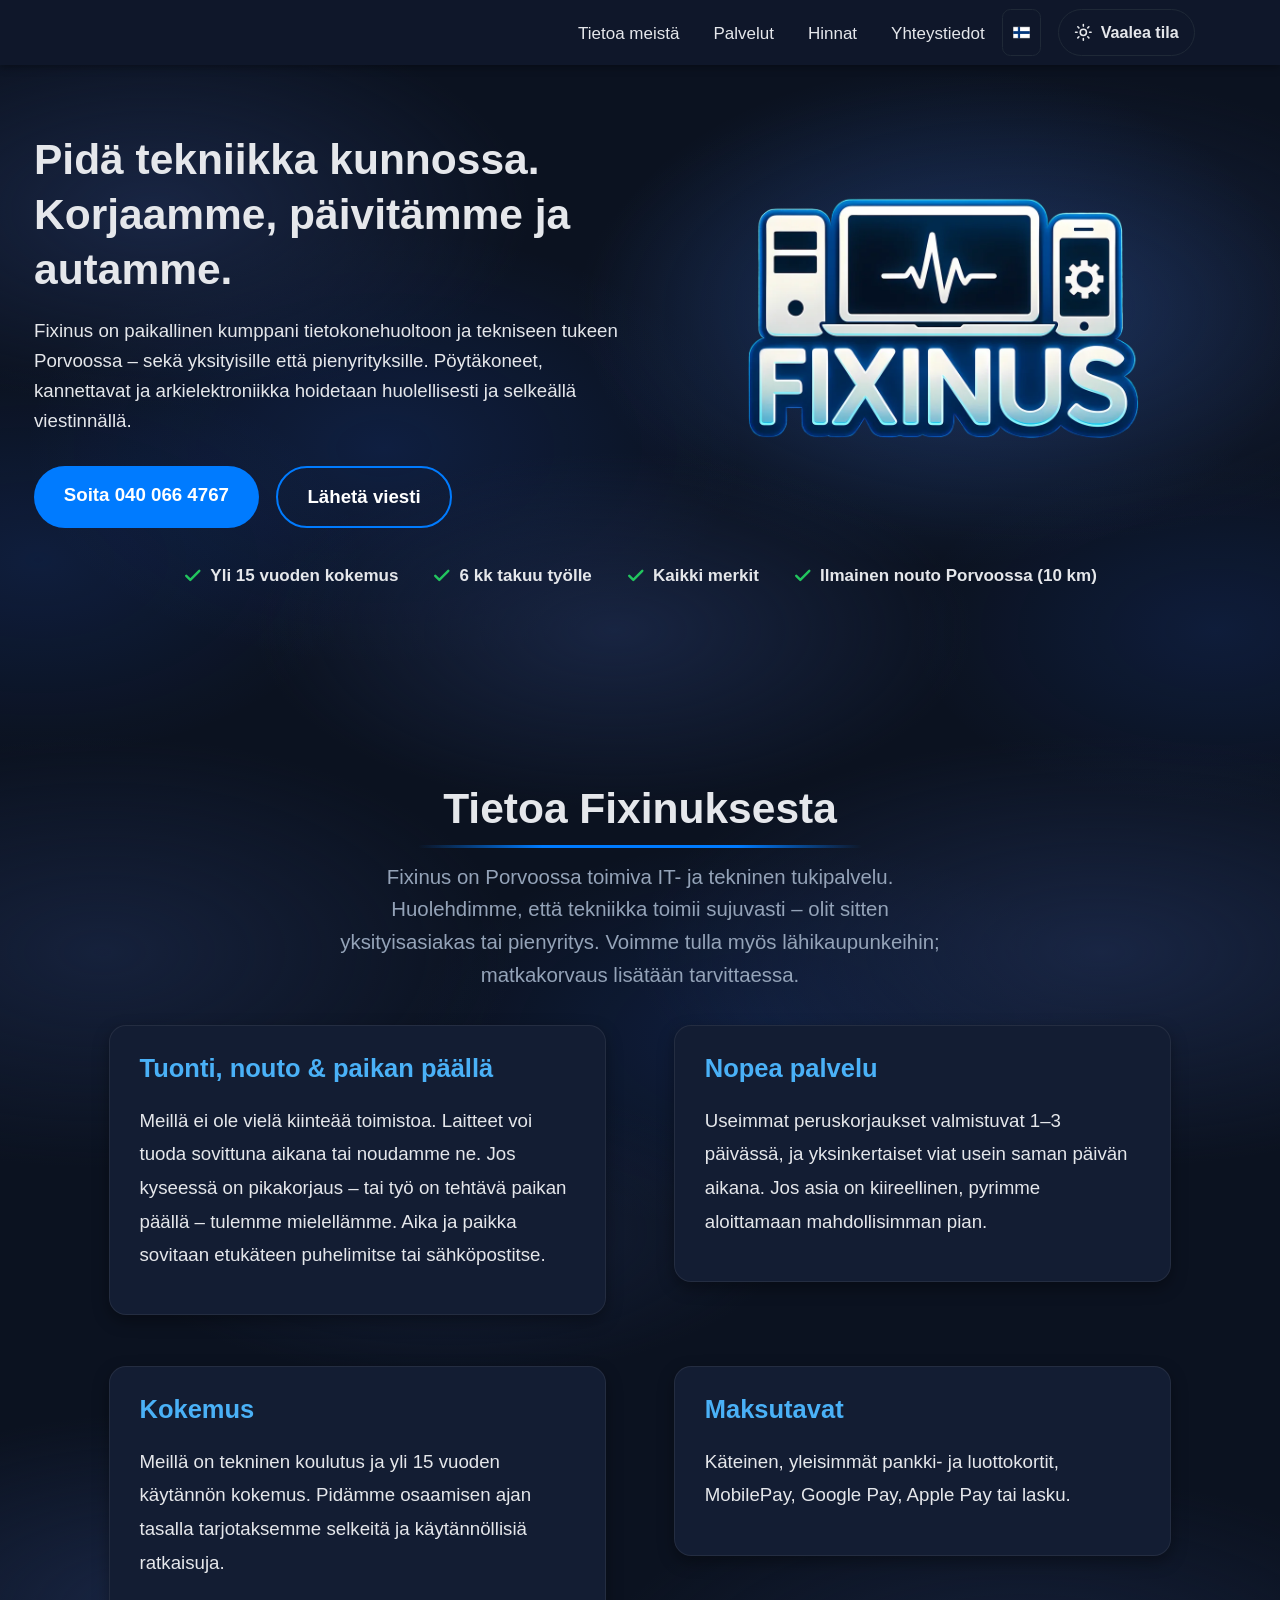
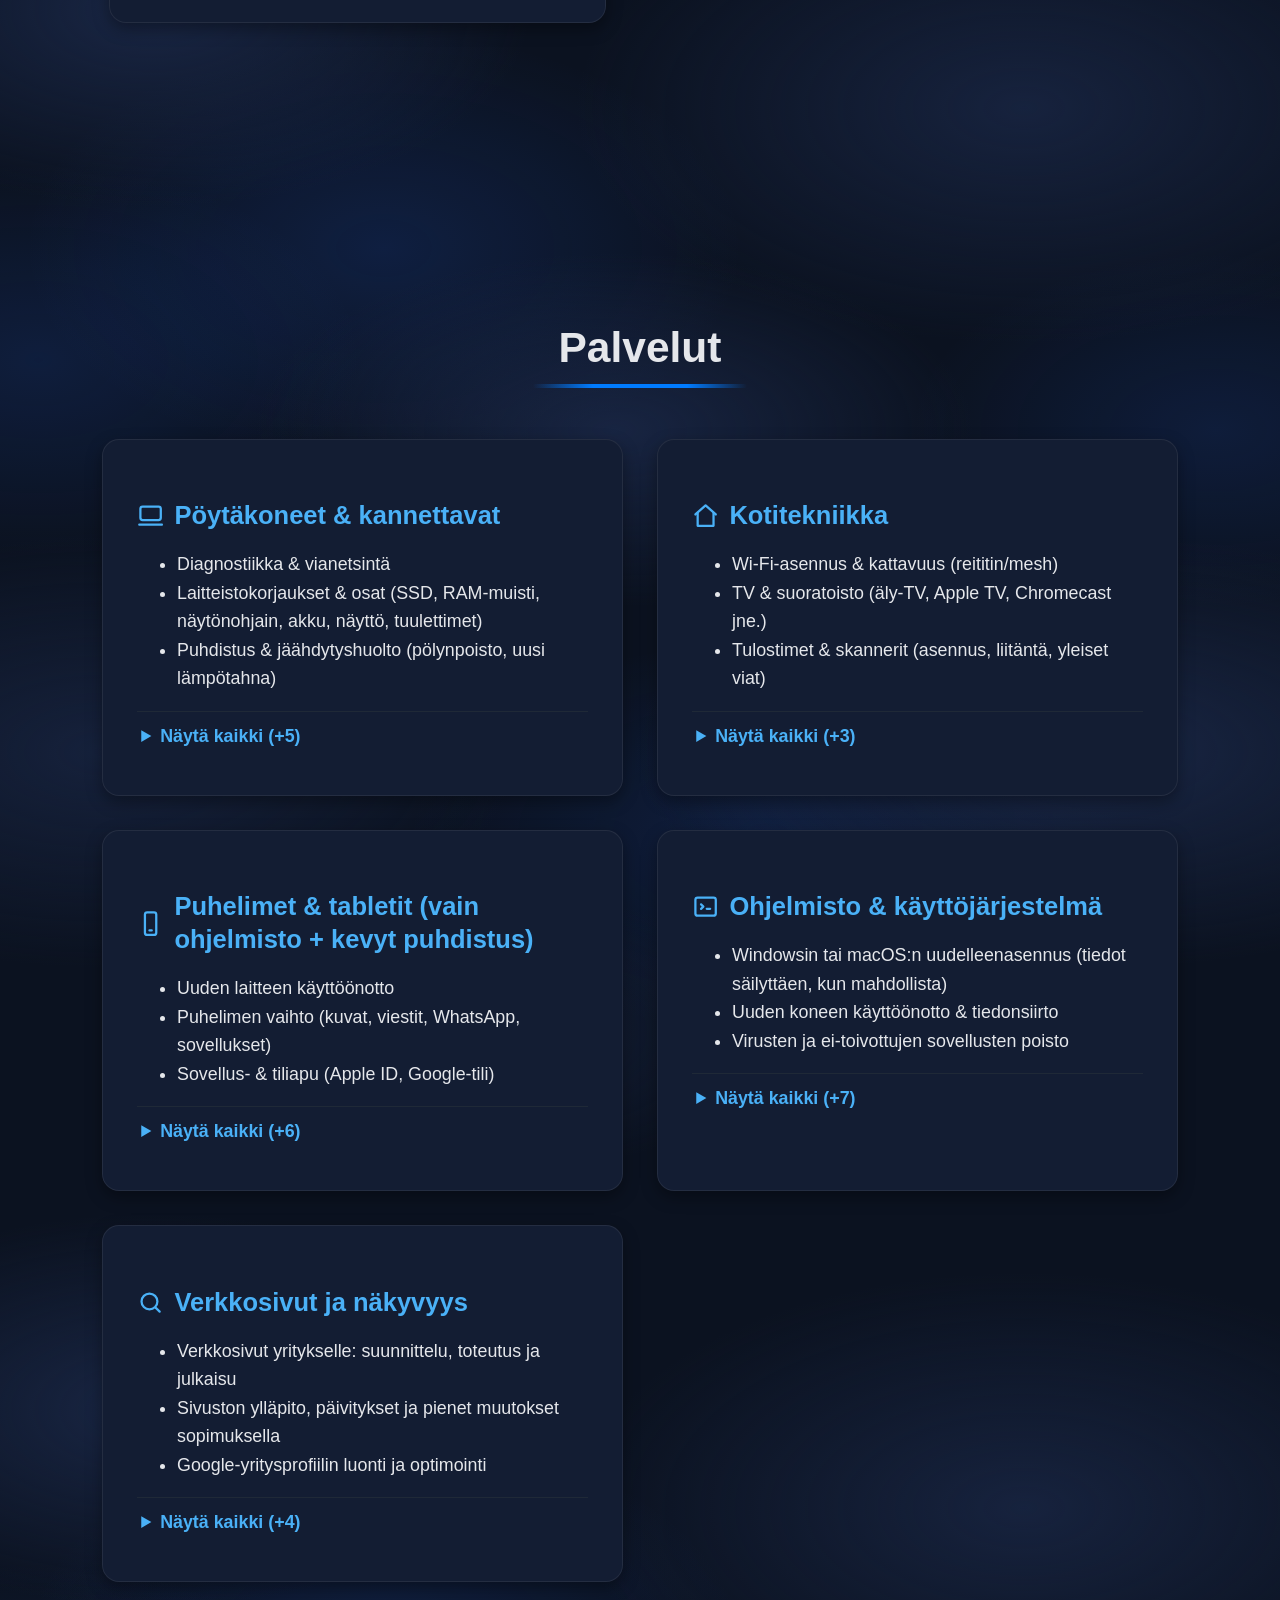
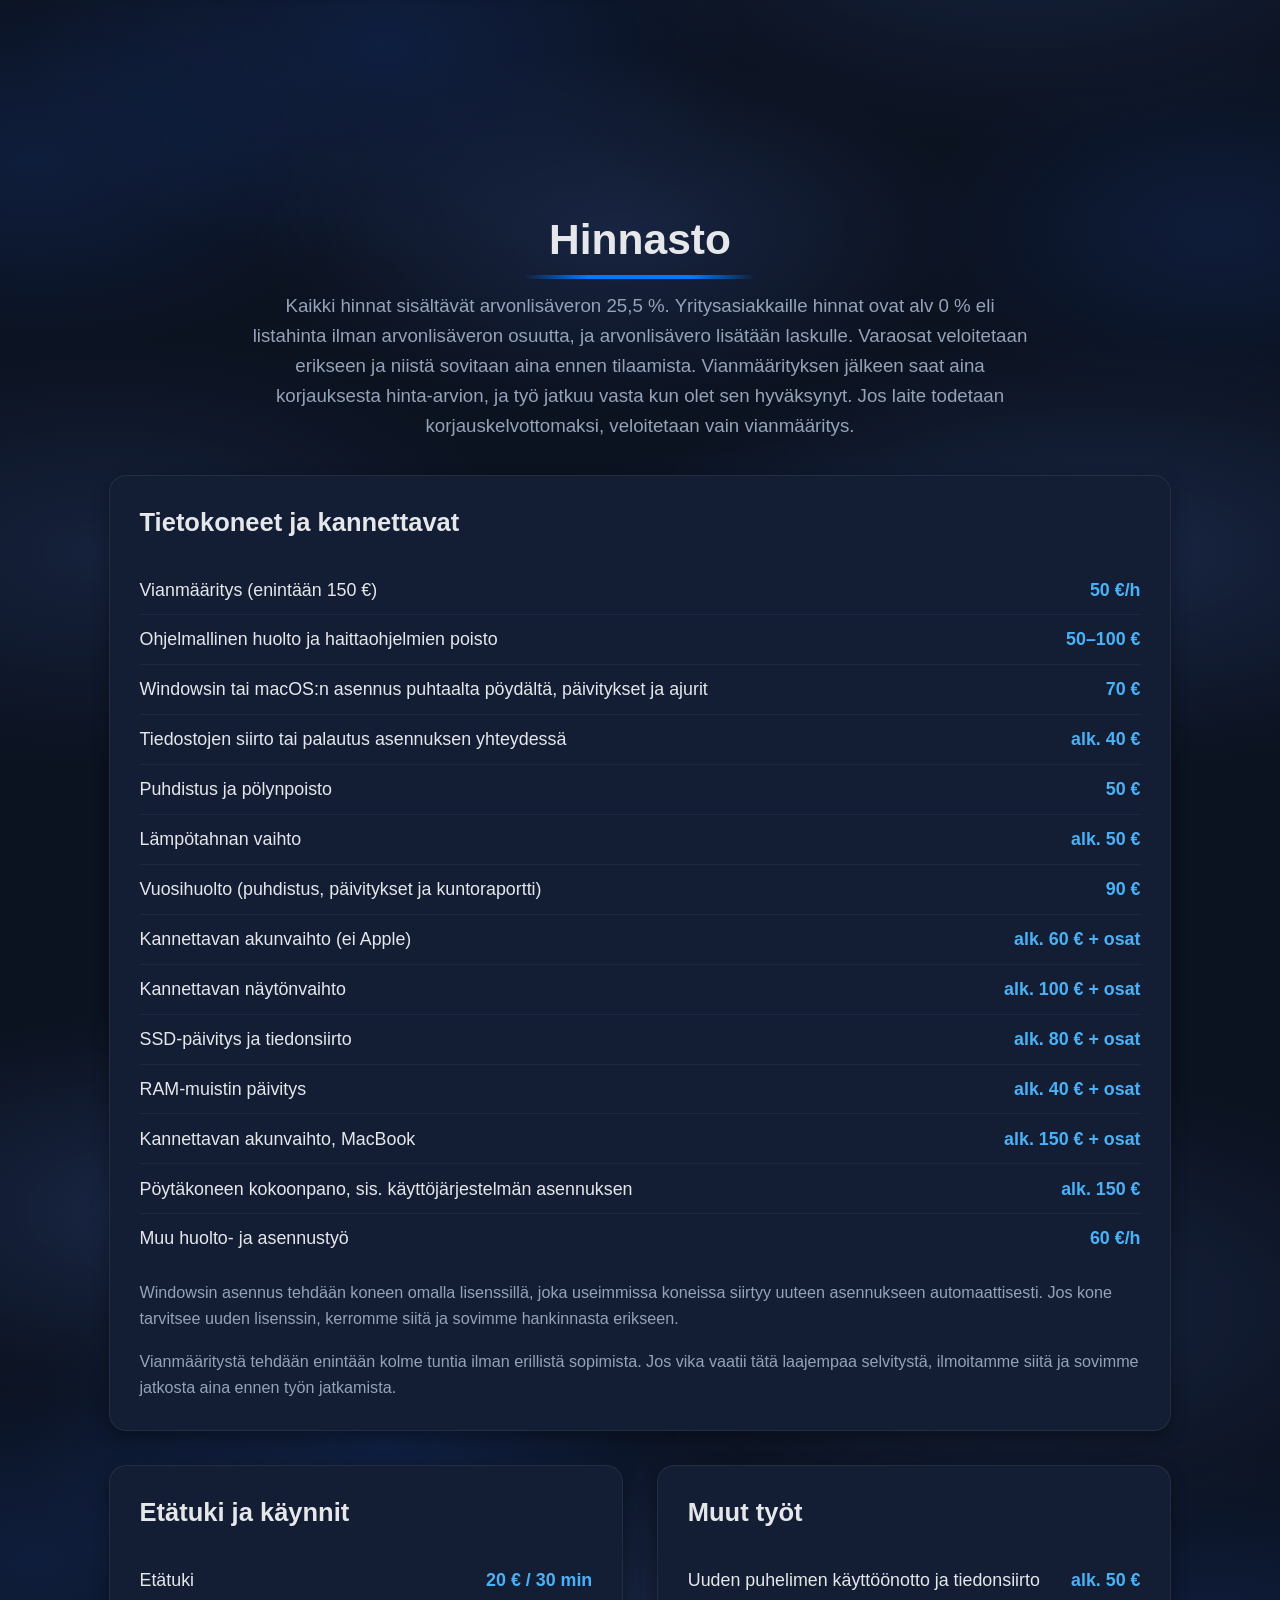
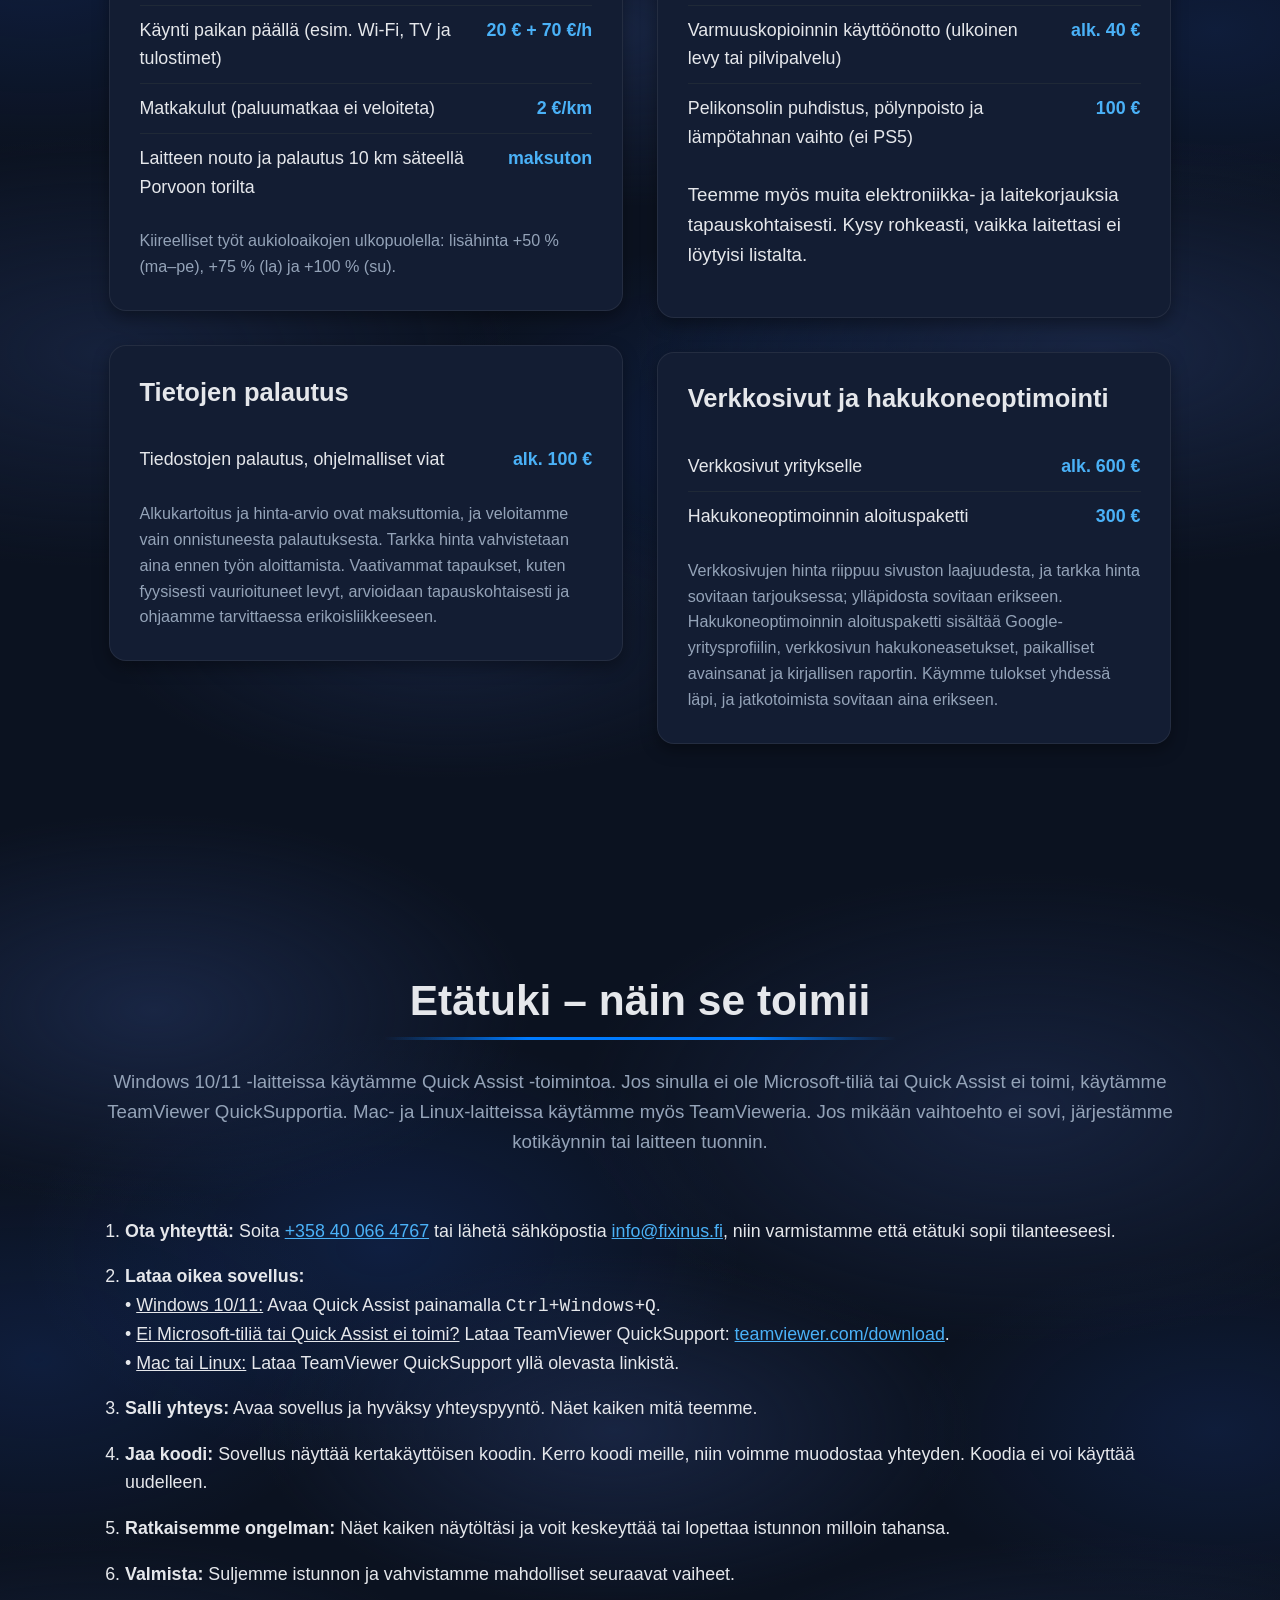
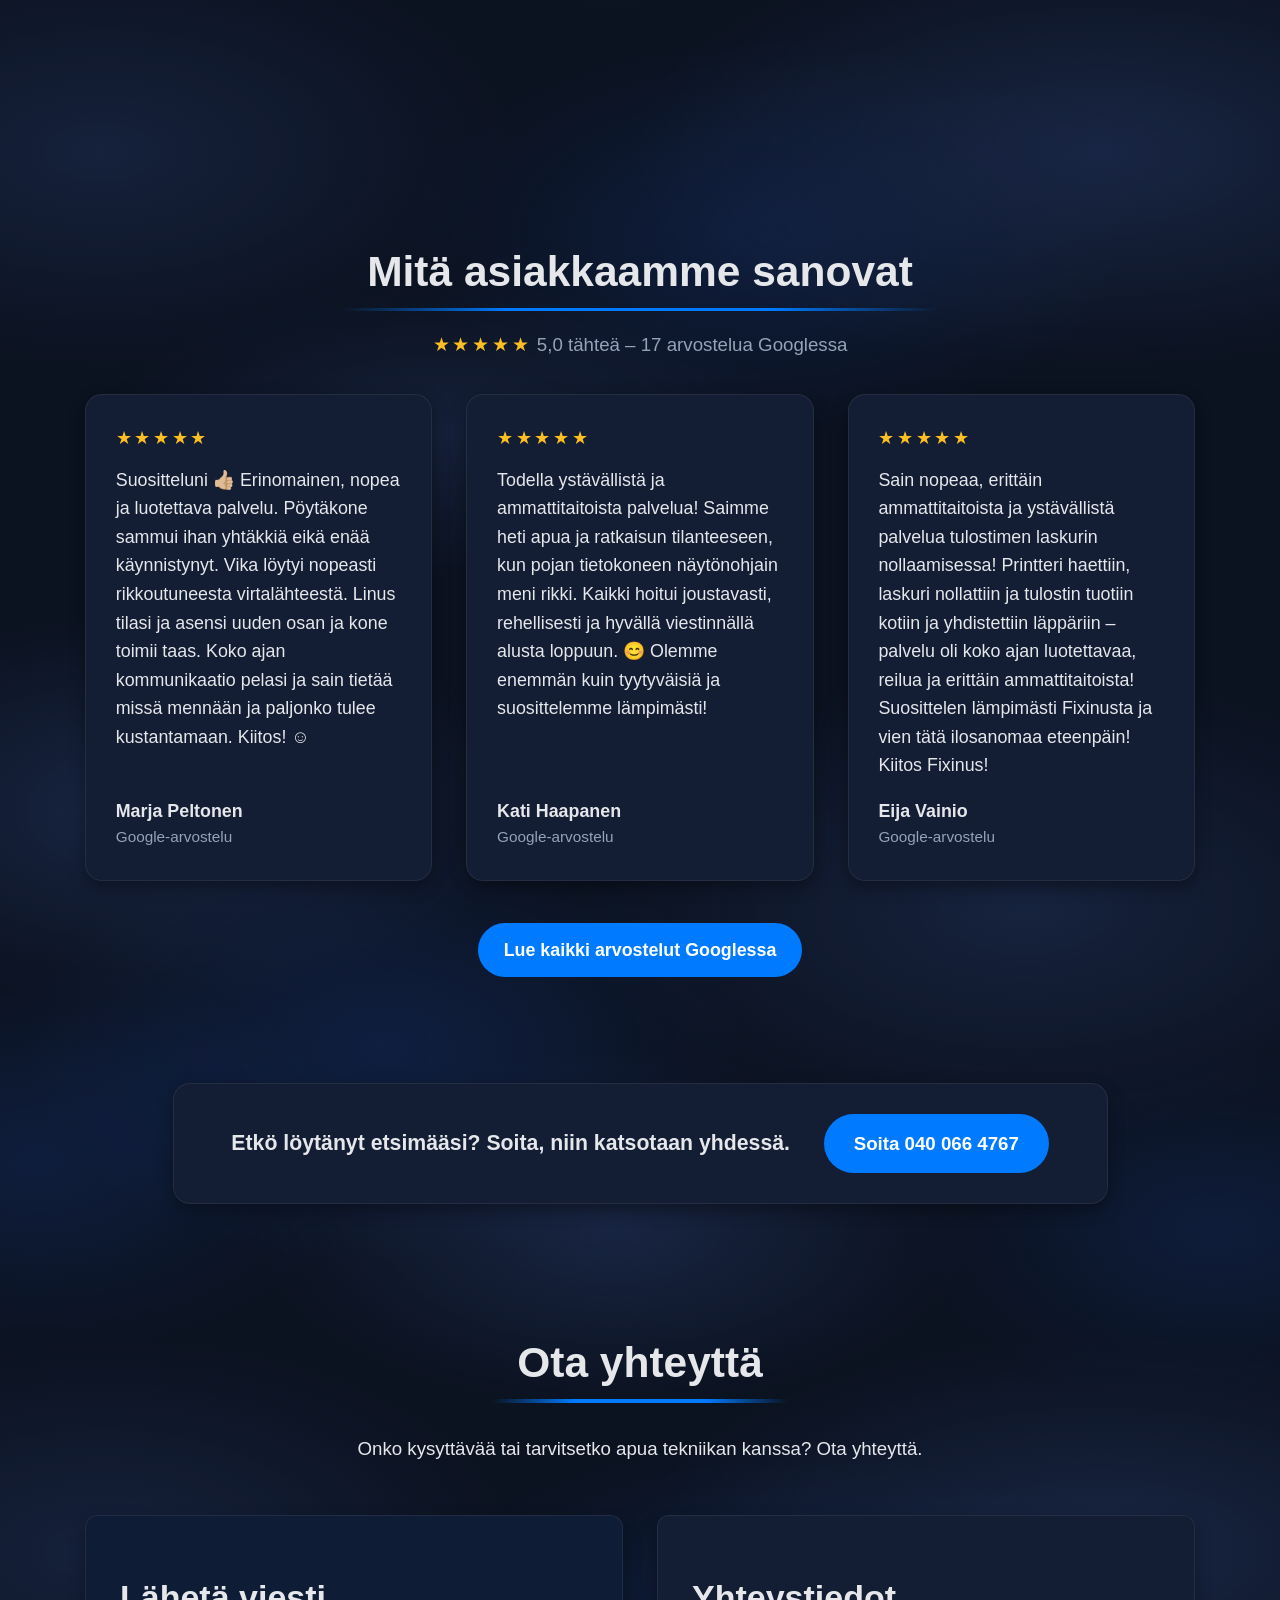
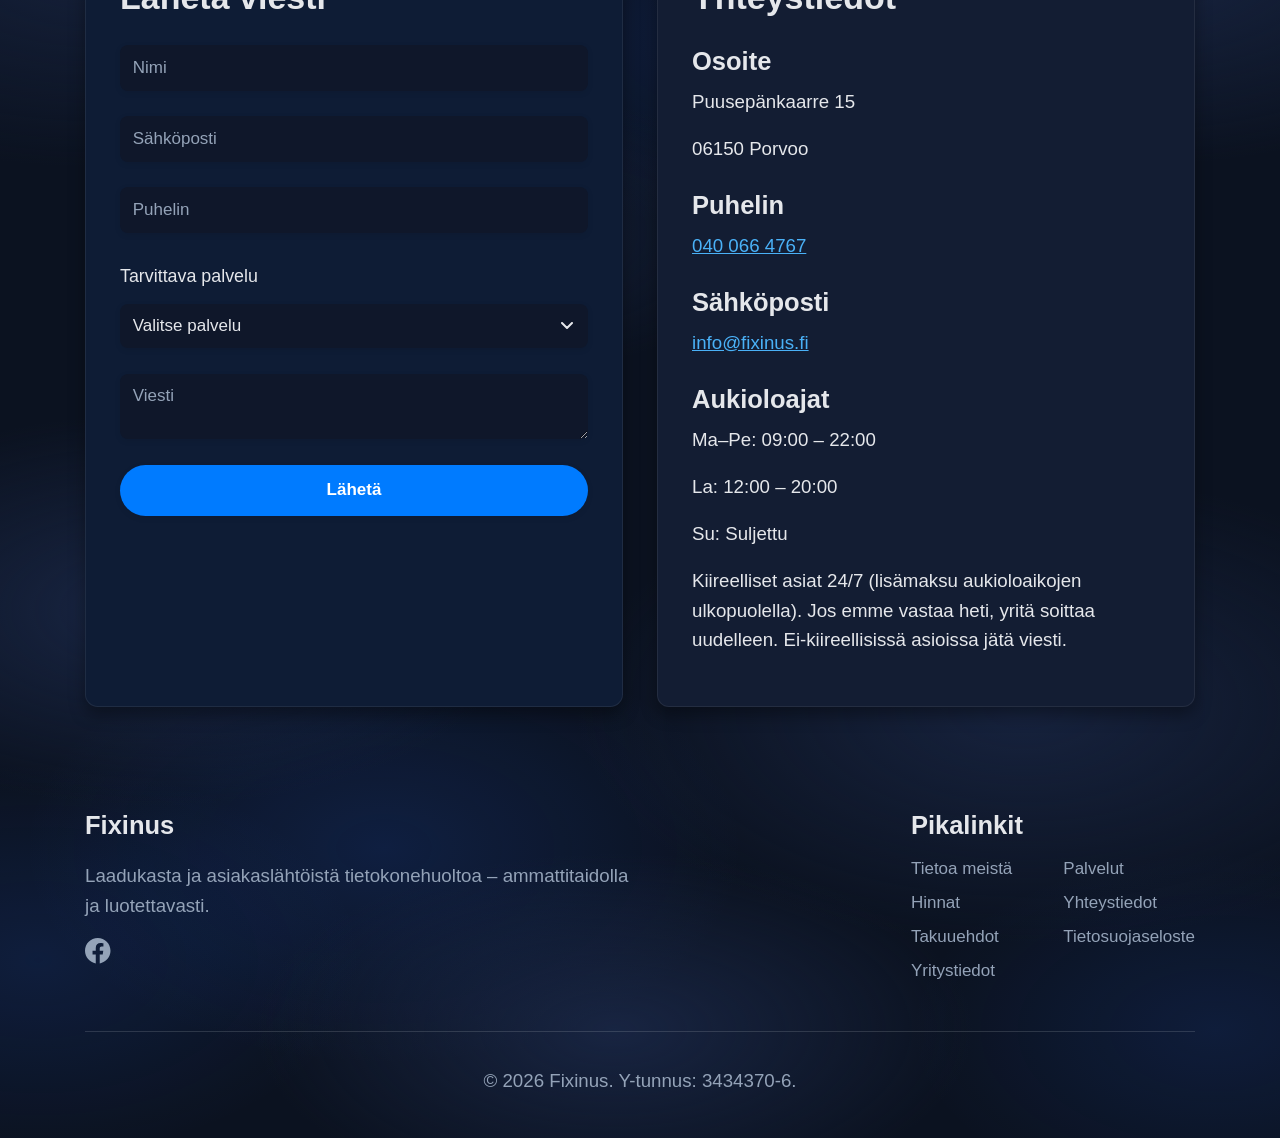
==== commit a555dad7: "Pricing: state that business customers are quoted at 0 % VAT One sentence added to the pricing lead " ====
--- a/index.html
+++ b/index.html
@@ -310,7 +310,7 @@
     <div class="pricing-container max-w format-horizontal format-vertical">
       <div class="pricing-head">
         <h2 data-i18n="pricing.title">Hinnasto</h2>
-        <p data-i18n="pricing.lead">Kaikki hinnat sisältävät arvonlisäveron 25,5 %. Varaosat veloitetaan erikseen ja niistä sovitaan aina ennen tilaamista. Vianmäärityksen jälkeen saat aina korjauksesta hinta-arvion, ja työ jatkuu vasta kun olet sen hyväksynyt. Jos laite todetaan korjauskelvottomaksi, veloitetaan vain vianmääritys.</p>
+        <p data-i18n="pricing.lead">Kaikki hinnat sisältävät arvonlisäveron 25,5 %. Yritysasiakkaille hinnat ovat alv 0 % eli listahinta ilman arvonlisäveron osuutta, ja arvonlisävero lisätään laskulle. Varaosat veloitetaan erikseen ja niistä sovitaan aina ennen tilaamista. Vianmäärityksen jälkeen saat aina korjauksesta hinta-arvion, ja työ jatkuu vasta kun olet sen hyväksynyt. Jos laite todetaan korjauskelvottomaksi, veloitetaan vain vianmääritys.</p>
       </div>
 
       <div class="pricing-groups">
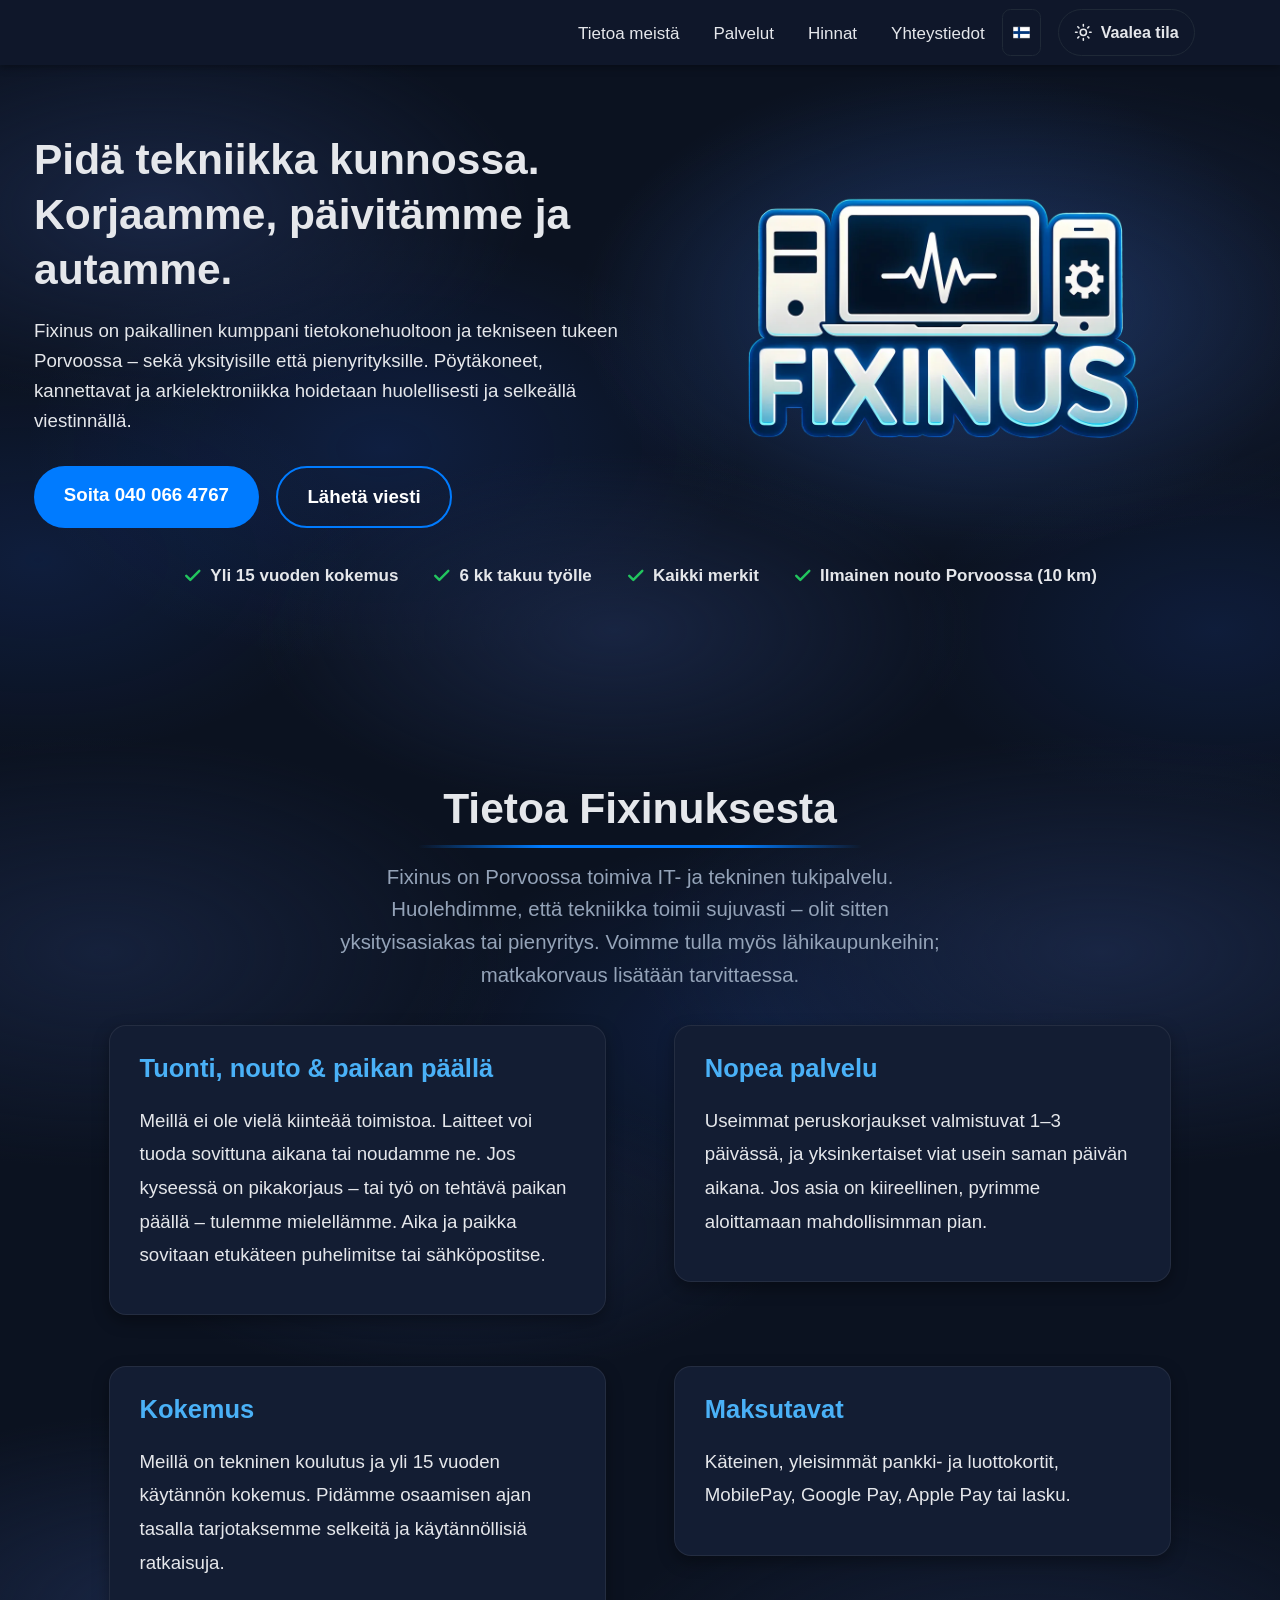
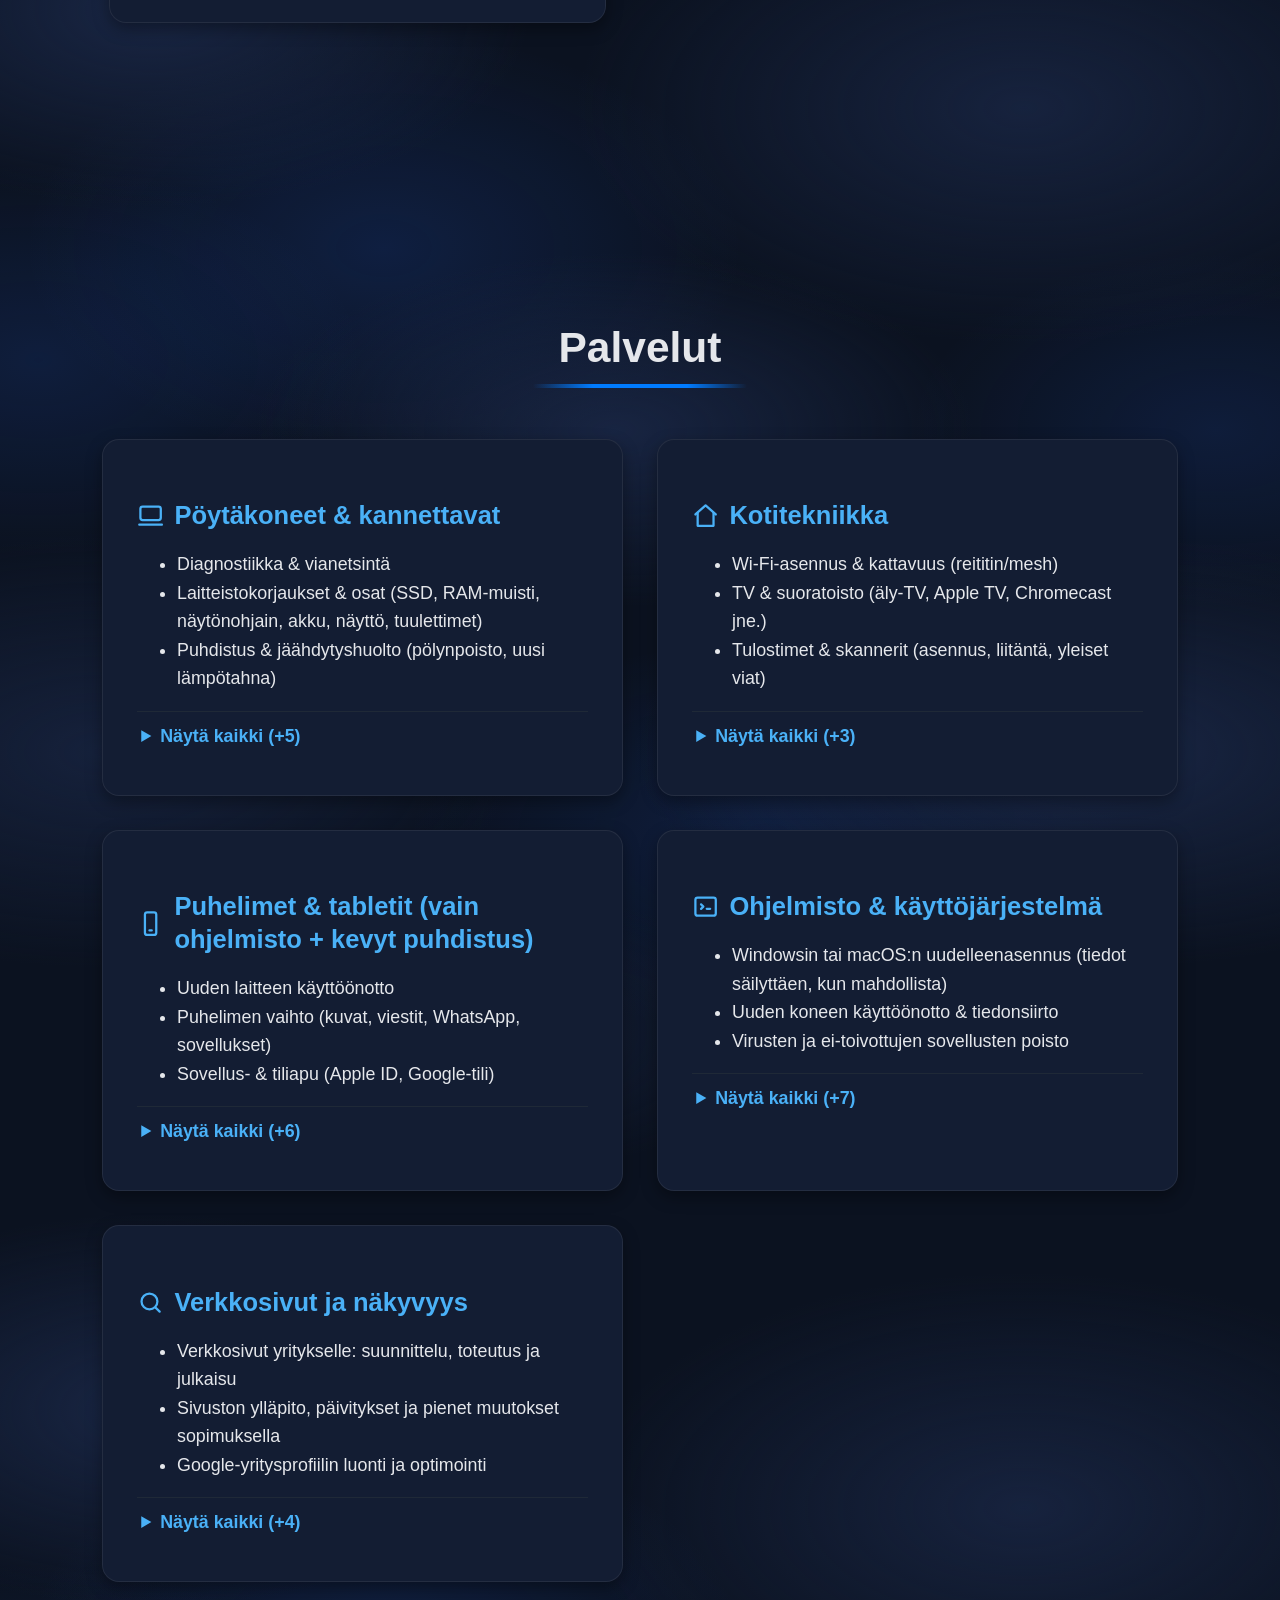
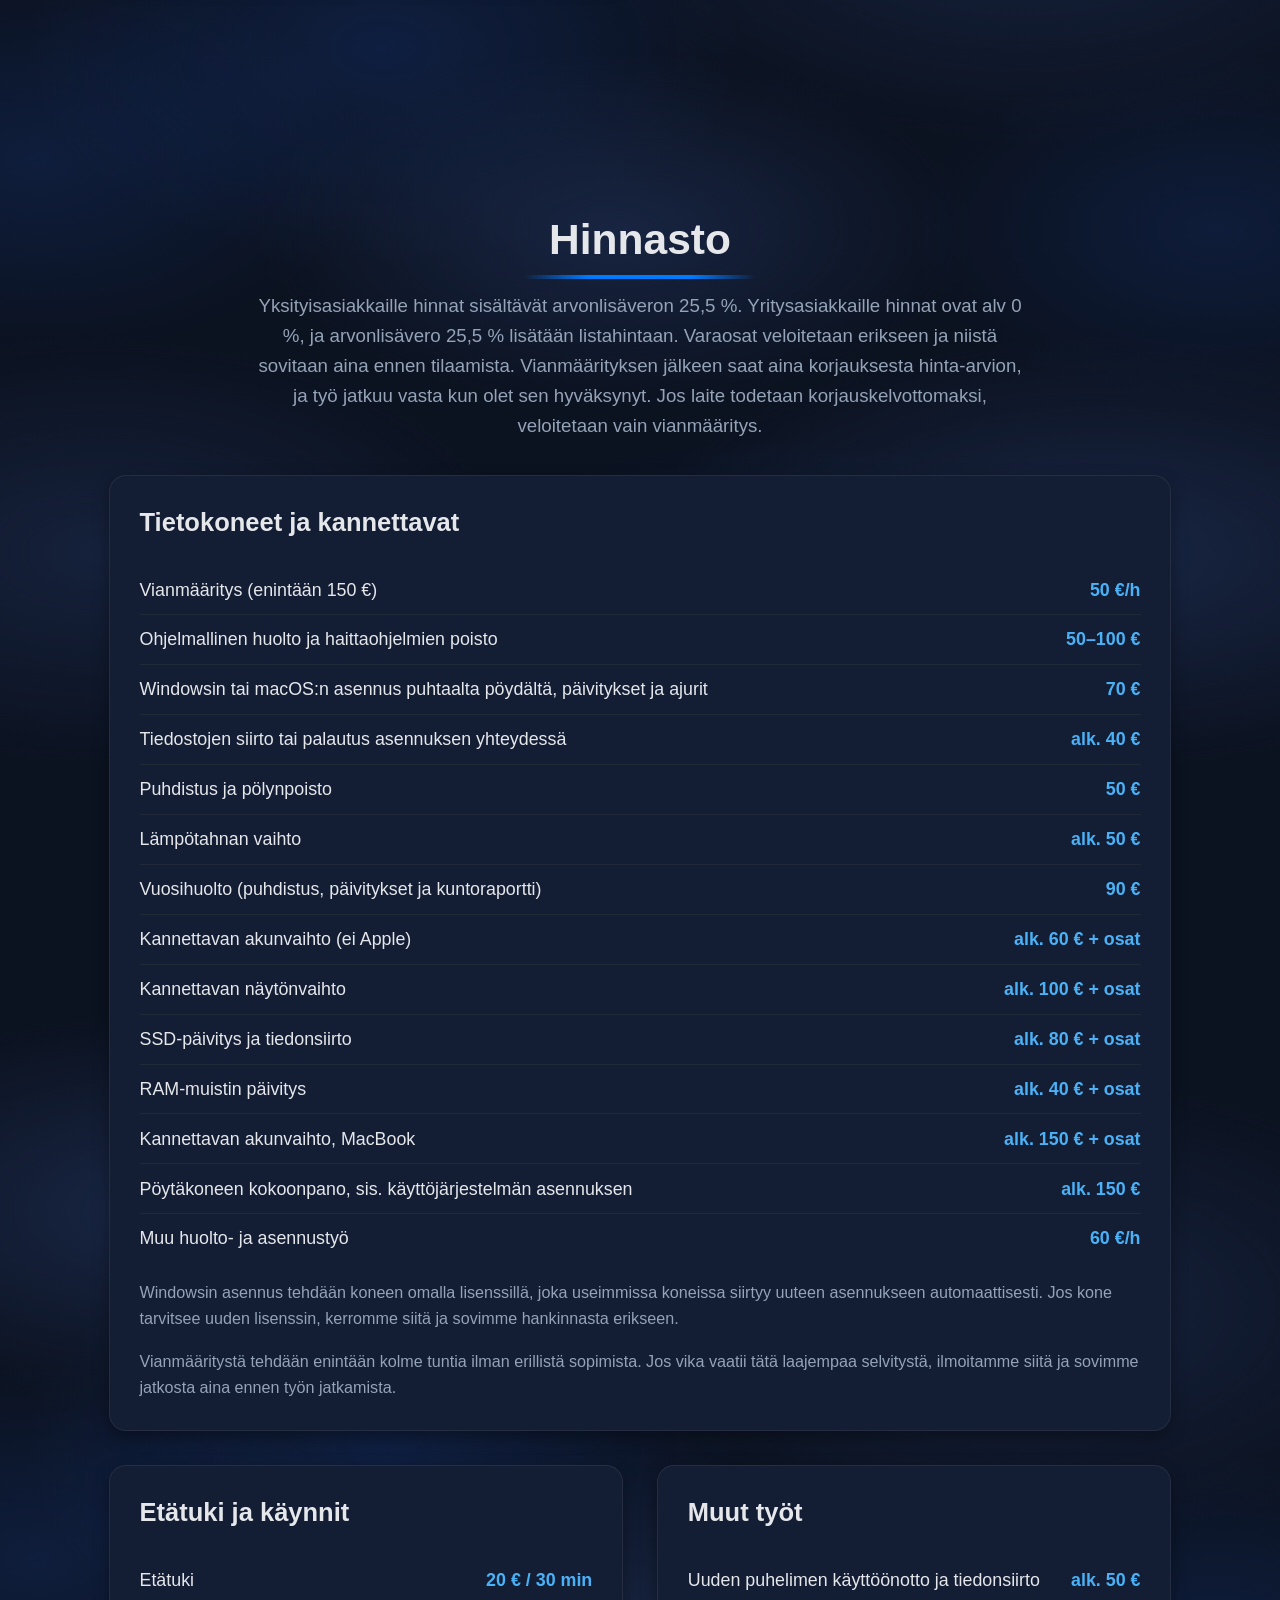
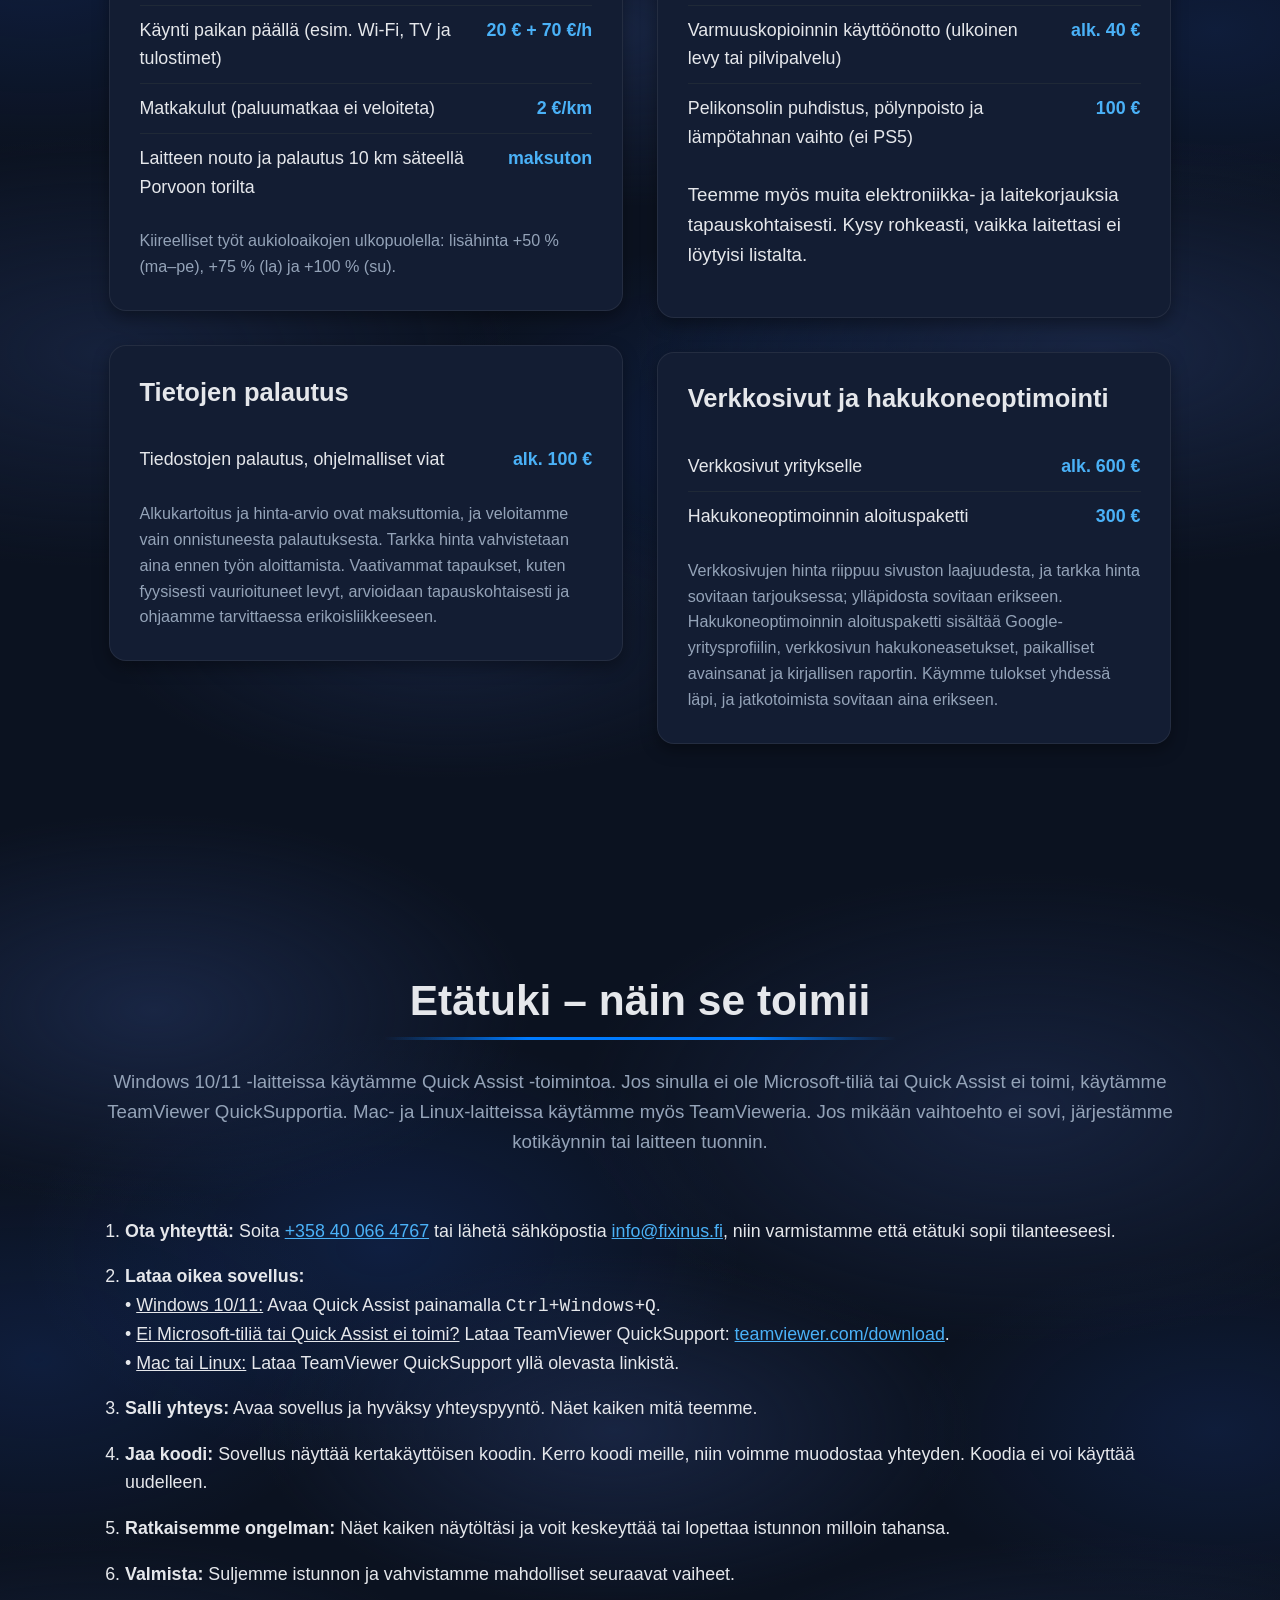
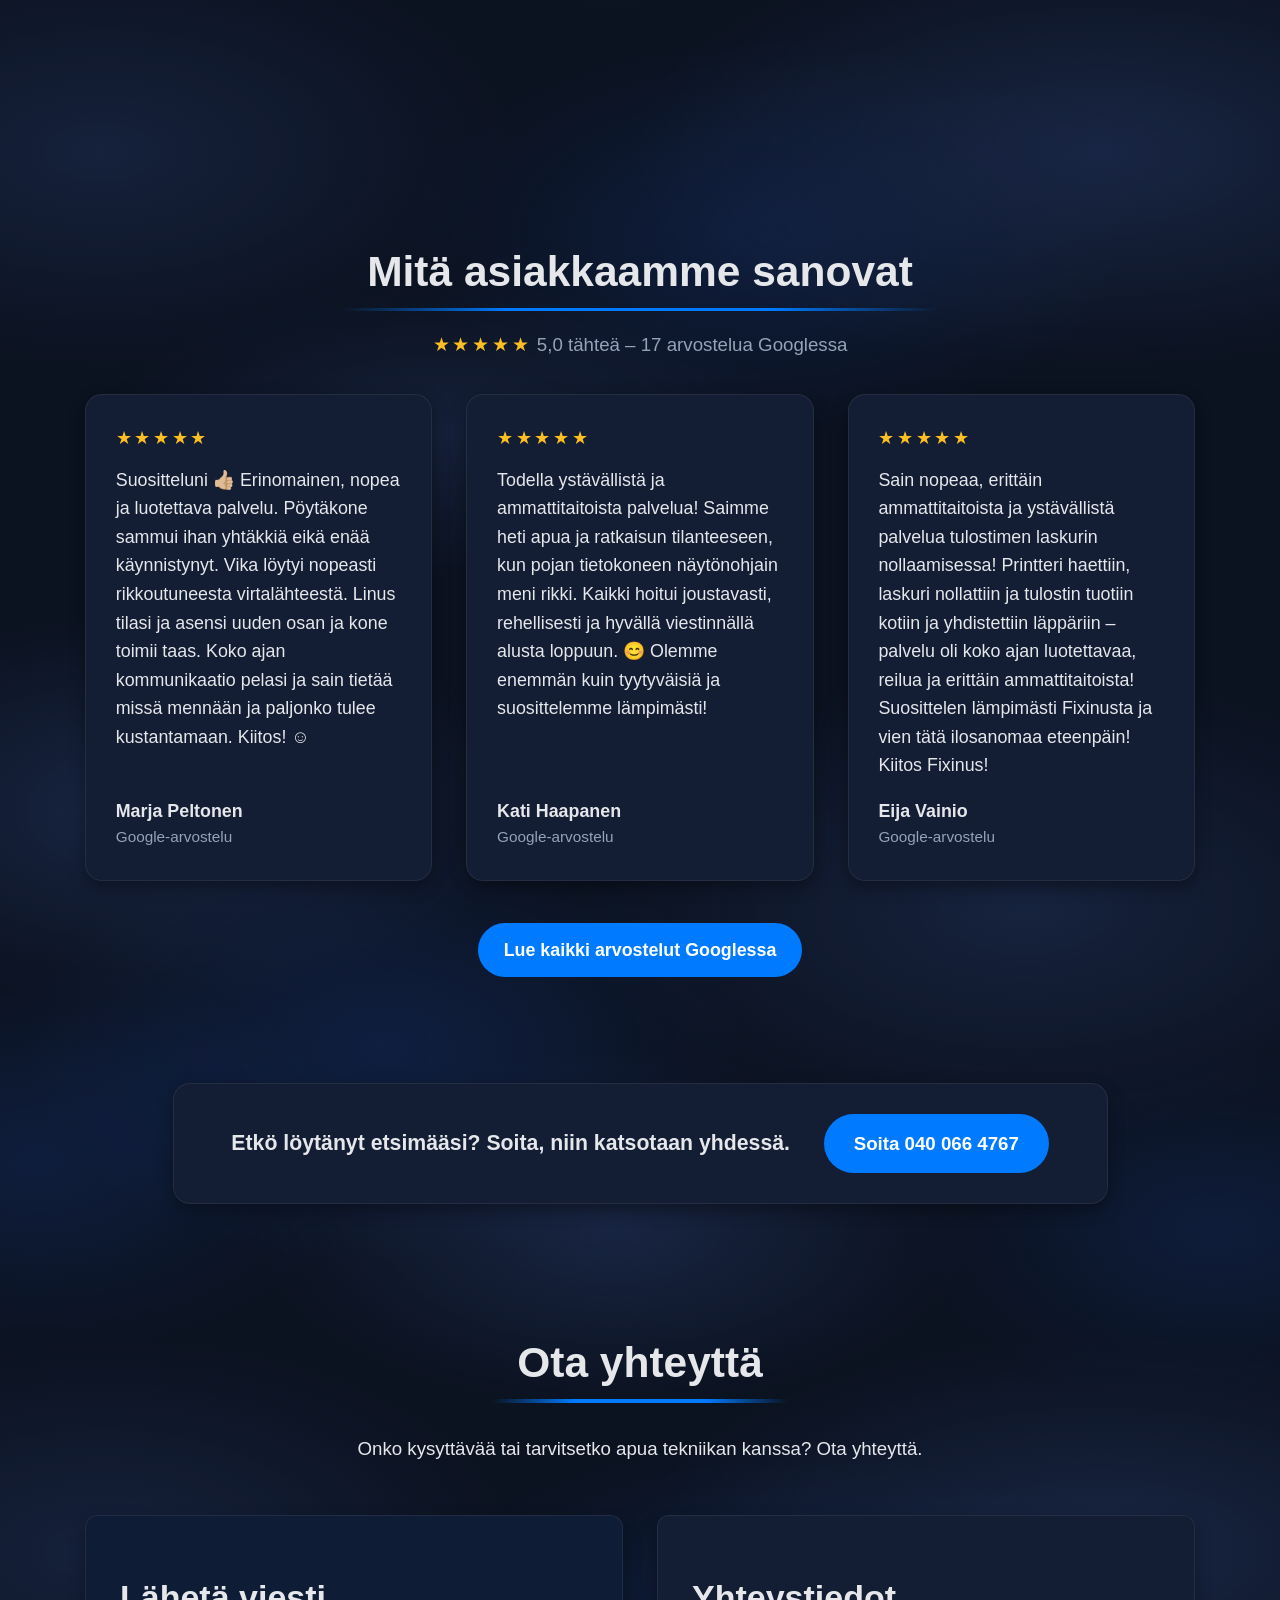
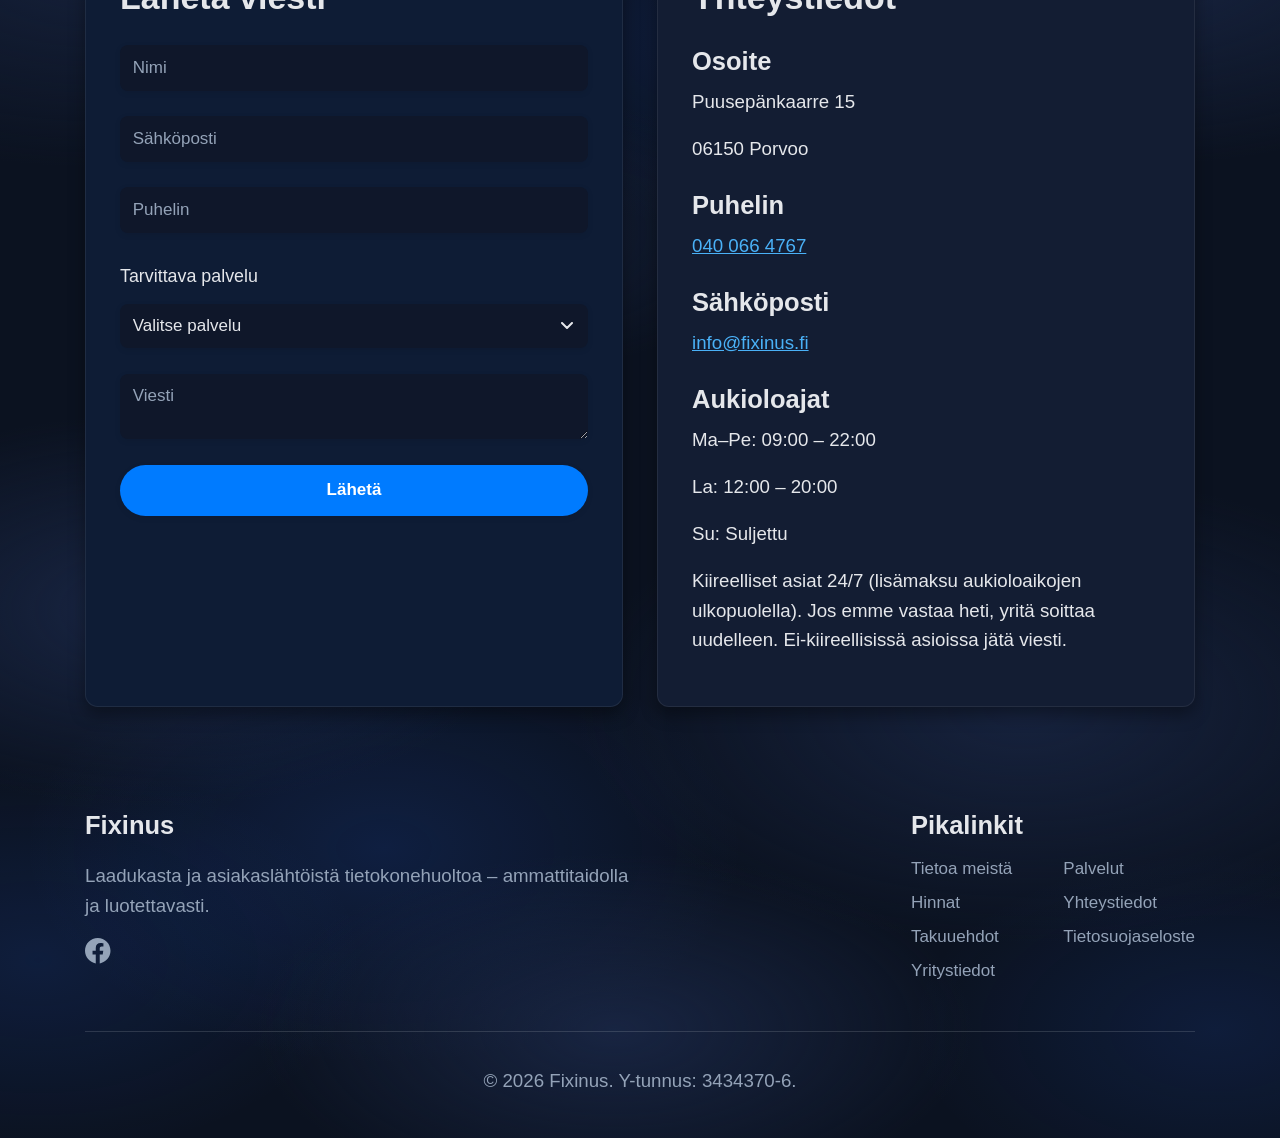
==== commit 99ce0ee2: "Pricing: VAT is added on top of list prices for business customers Correct the previous commit: the " ====
--- a/index.html
+++ b/index.html
@@ -310,7 +310,7 @@
     <div class="pricing-container max-w format-horizontal format-vertical">
       <div class="pricing-head">
         <h2 data-i18n="pricing.title">Hinnasto</h2>
-        <p data-i18n="pricing.lead">Kaikki hinnat sisältävät arvonlisäveron 25,5 %. Yritysasiakkaille hinnat ovat alv 0 % eli listahinta ilman arvonlisäveron osuutta, ja arvonlisävero lisätään laskulle. Varaosat veloitetaan erikseen ja niistä sovitaan aina ennen tilaamista. Vianmäärityksen jälkeen saat aina korjauksesta hinta-arvion, ja työ jatkuu vasta kun olet sen hyväksynyt. Jos laite todetaan korjauskelvottomaksi, veloitetaan vain vianmääritys.</p>
+        <p data-i18n="pricing.lead">Yksityisasiakkaille hinnat sisältävät arvonlisäveron 25,5 %. Yritysasiakkaille hinnat ovat alv 0 %, ja arvonlisävero 25,5 % lisätään listahintaan. Varaosat veloitetaan erikseen ja niistä sovitaan aina ennen tilaamista. Vianmäärityksen jälkeen saat aina korjauksesta hinta-arvion, ja työ jatkuu vasta kun olet sen hyväksynyt. Jos laite todetaan korjauskelvottomaksi, veloitetaan vain vianmääritys.</p>
       </div>
 
       <div class="pricing-groups">
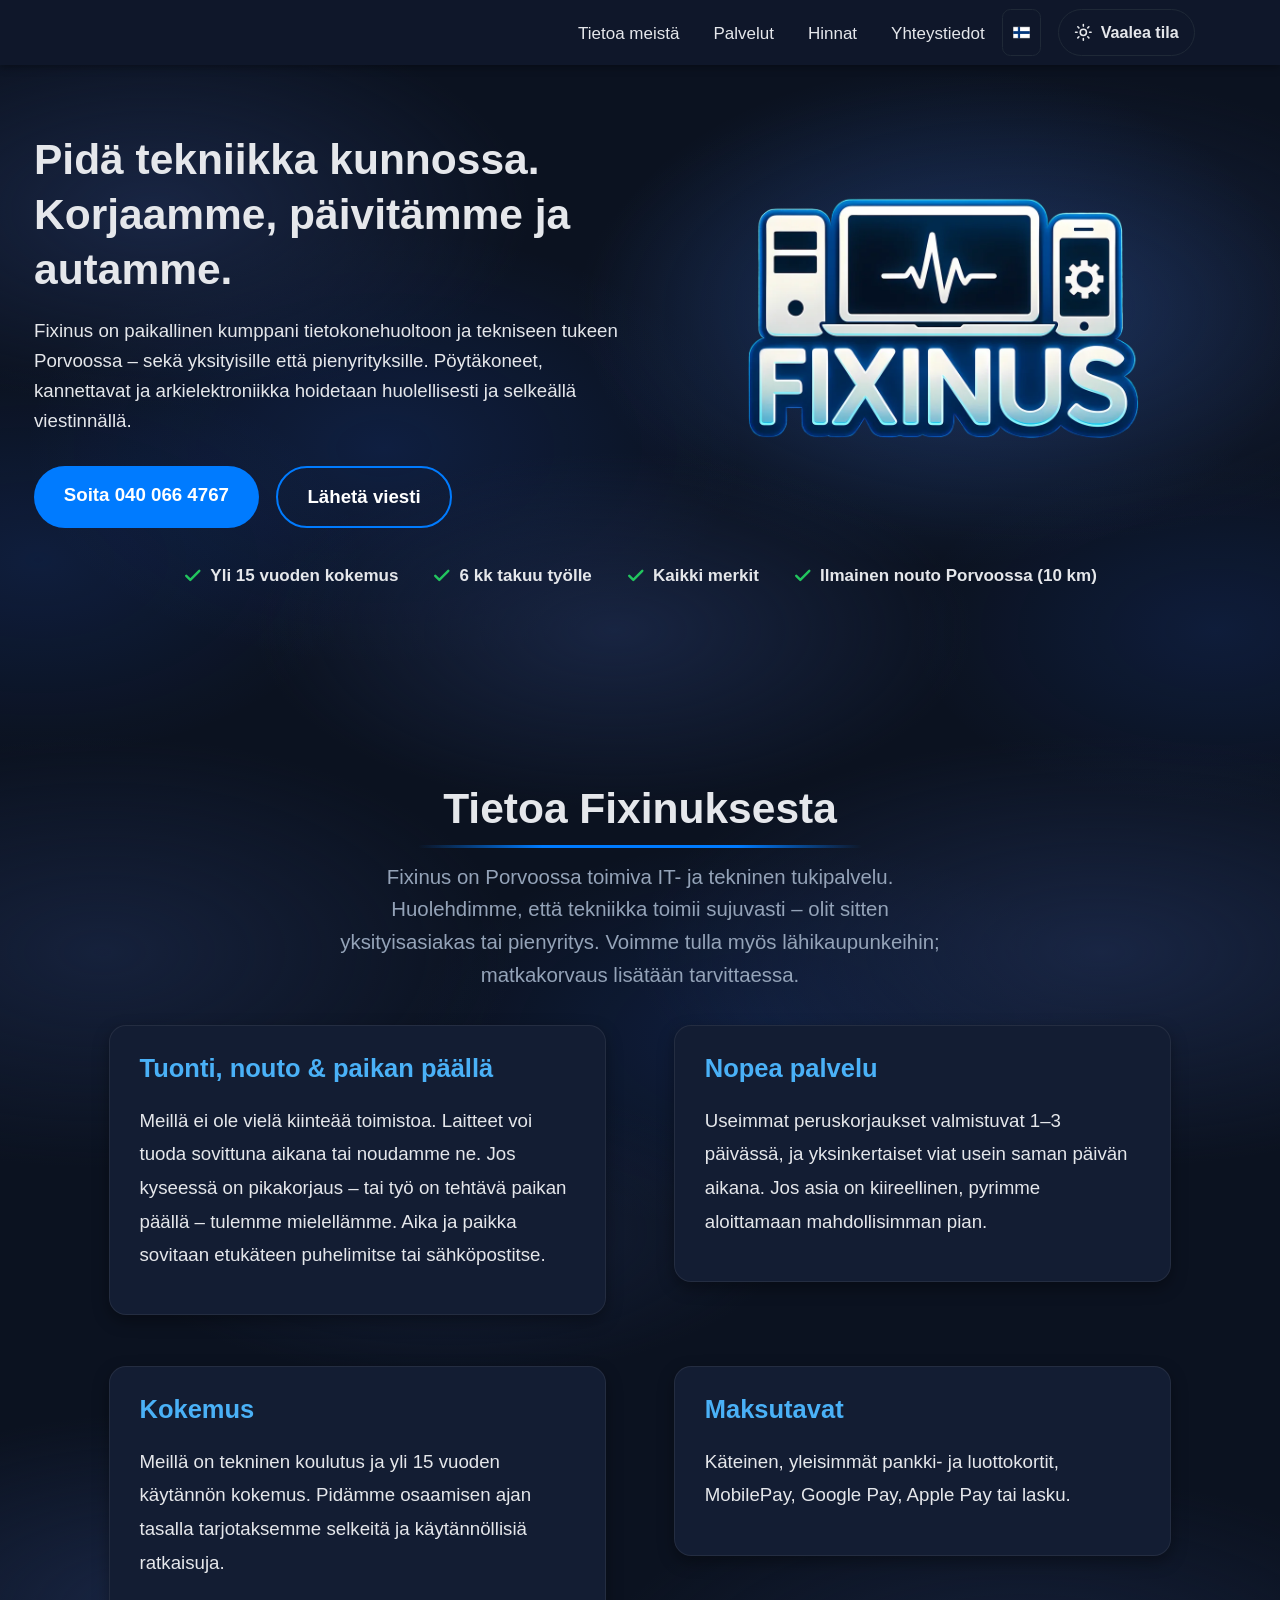
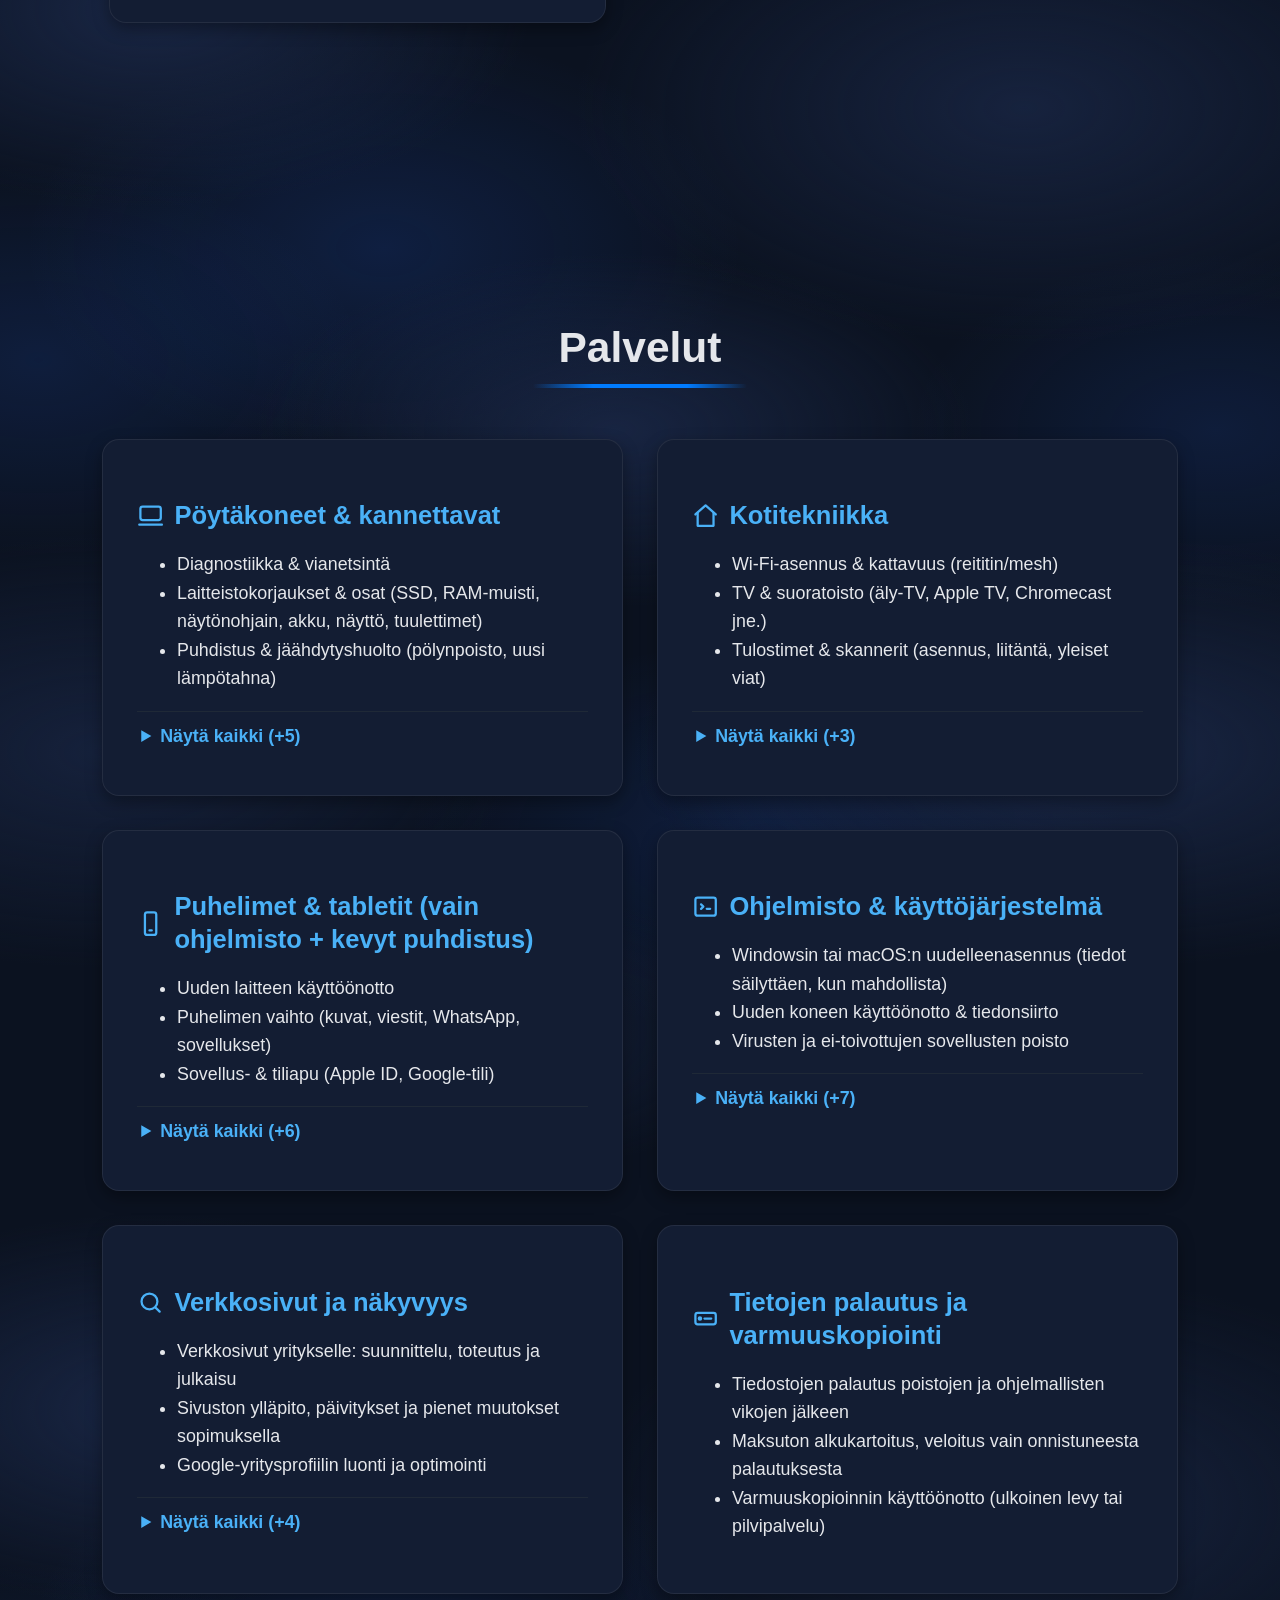
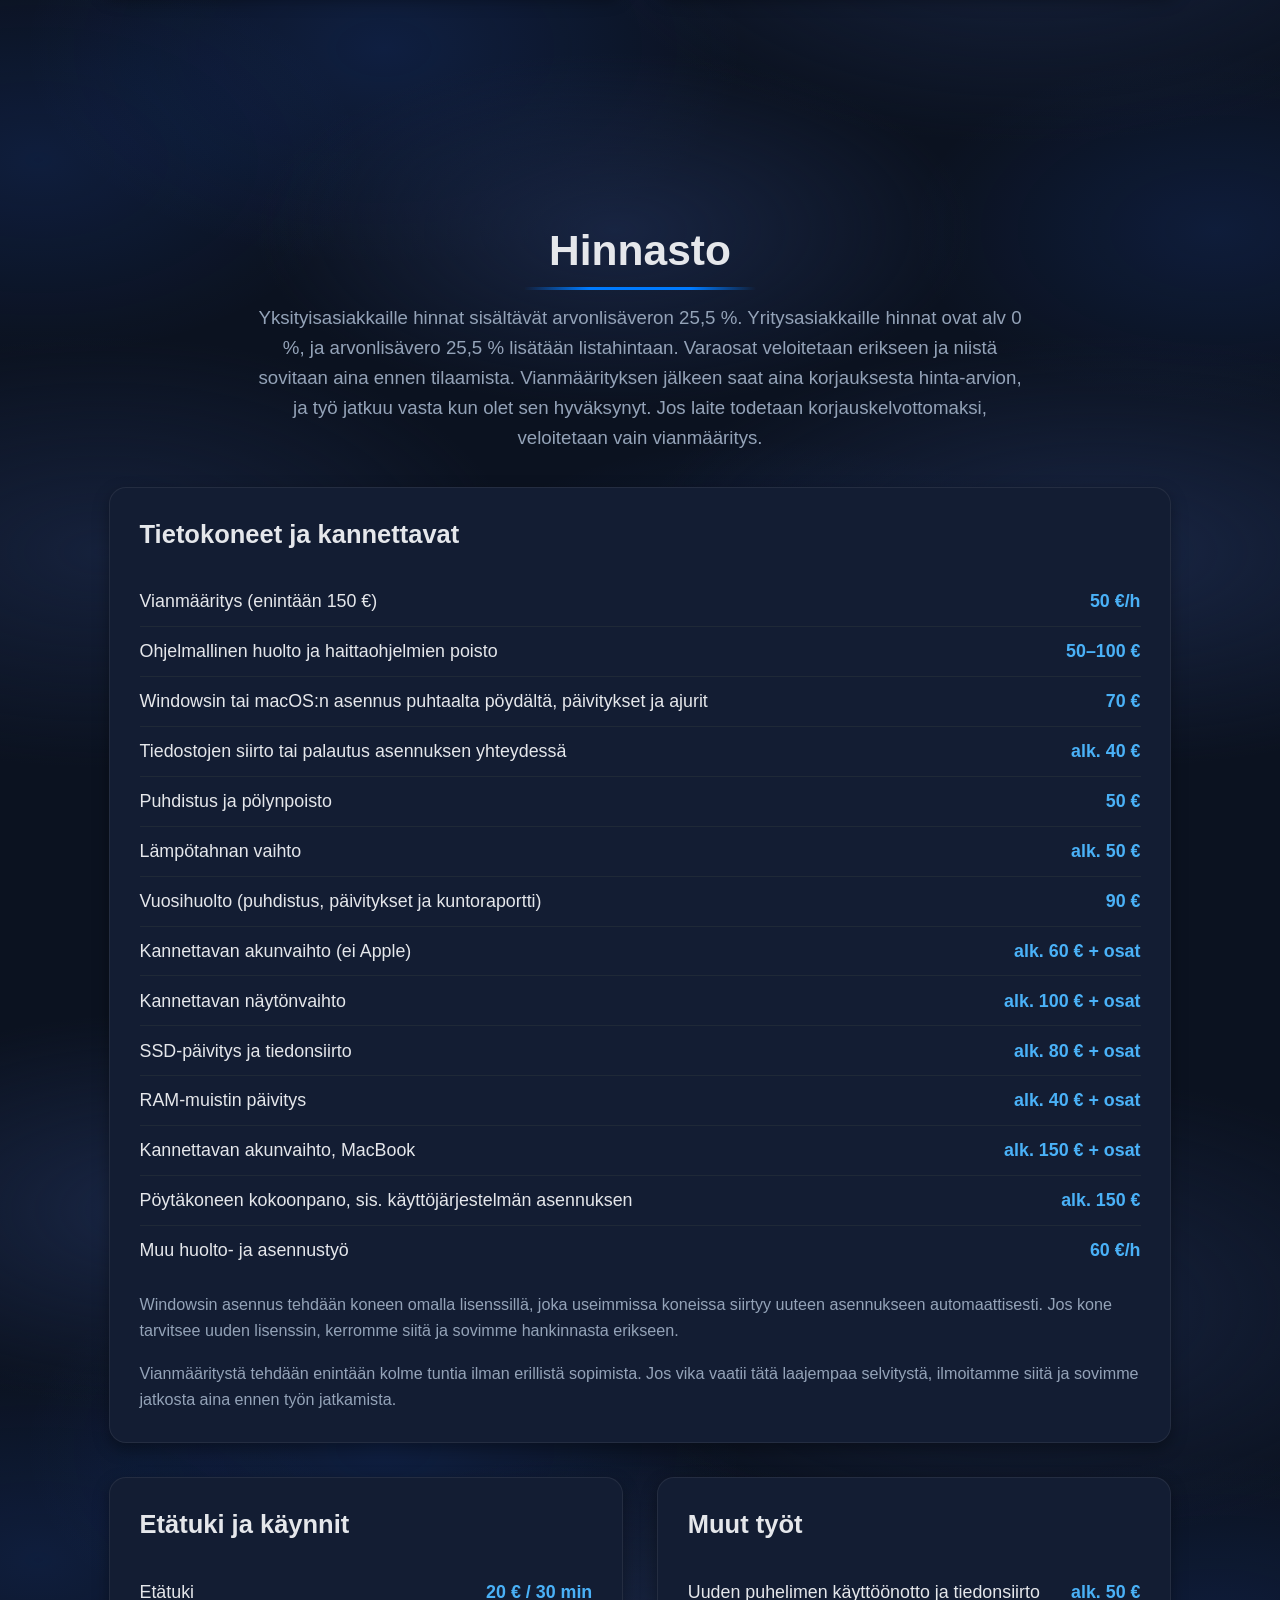
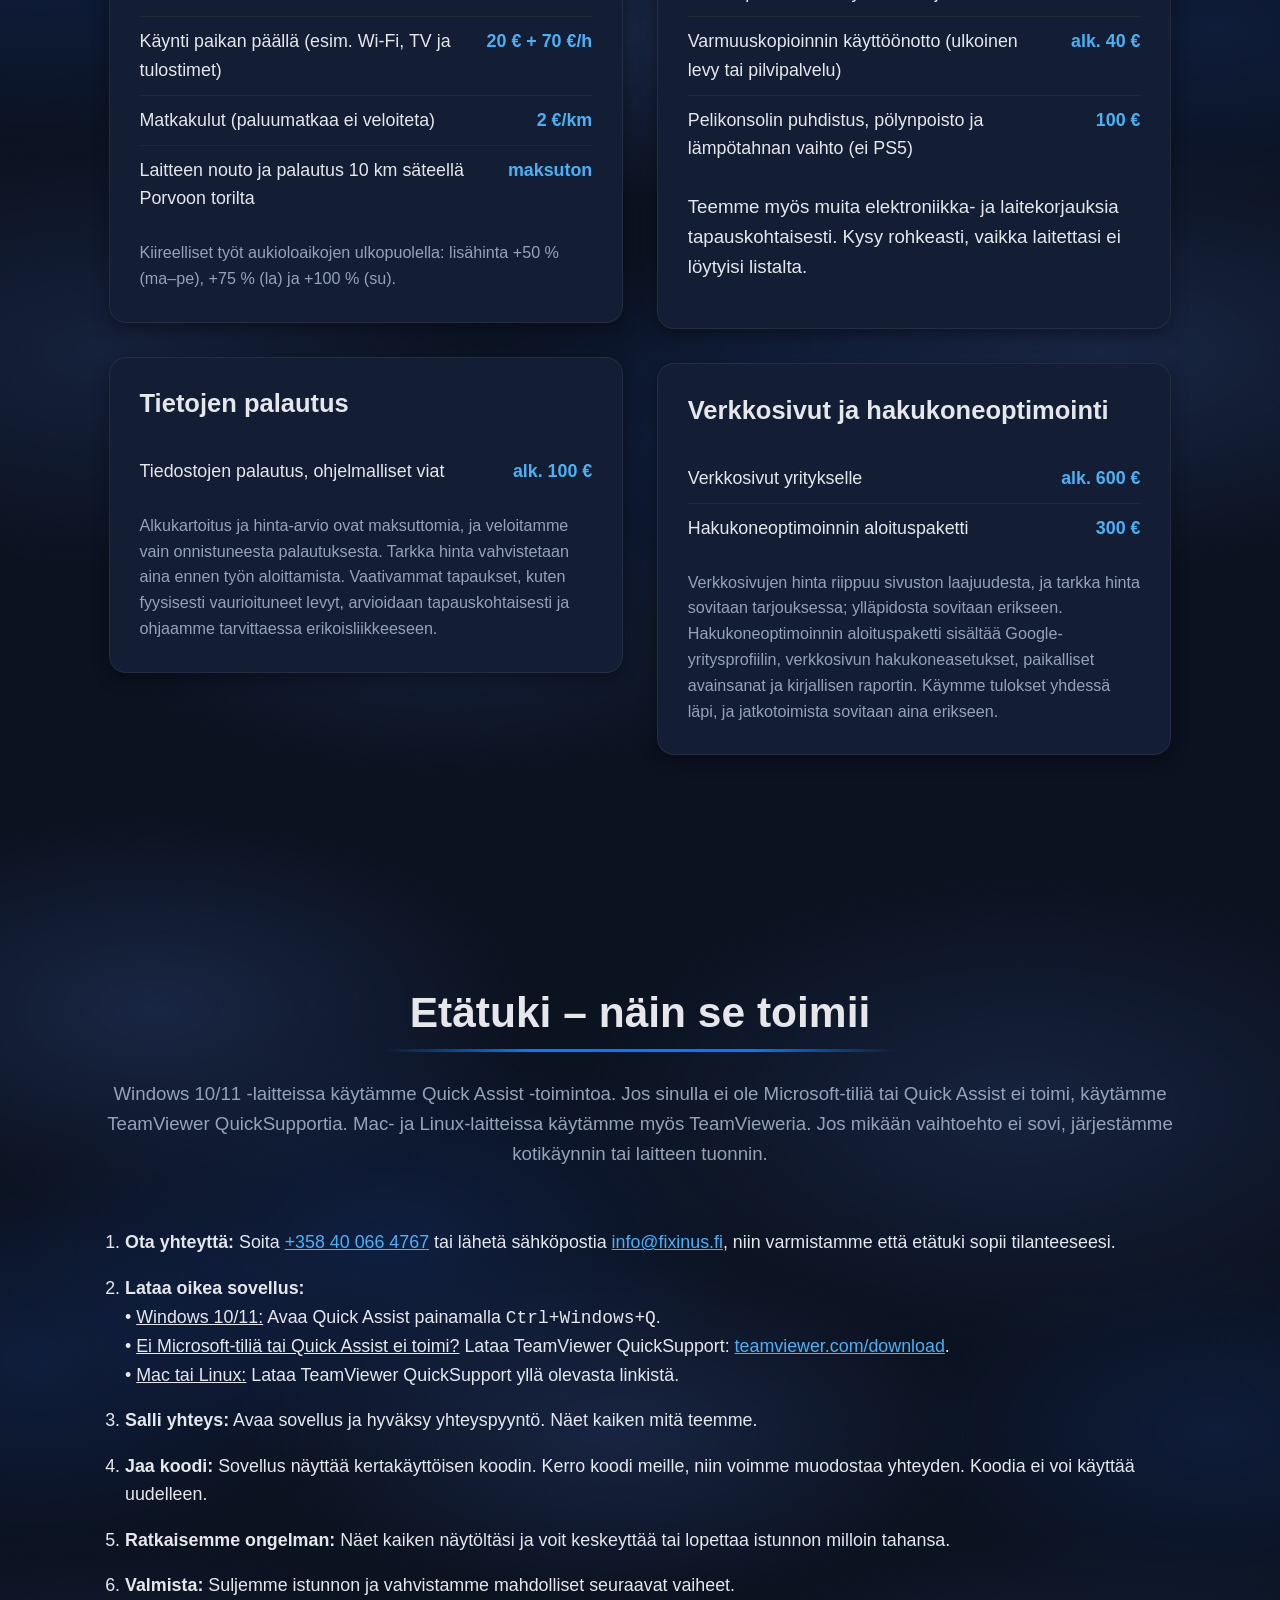
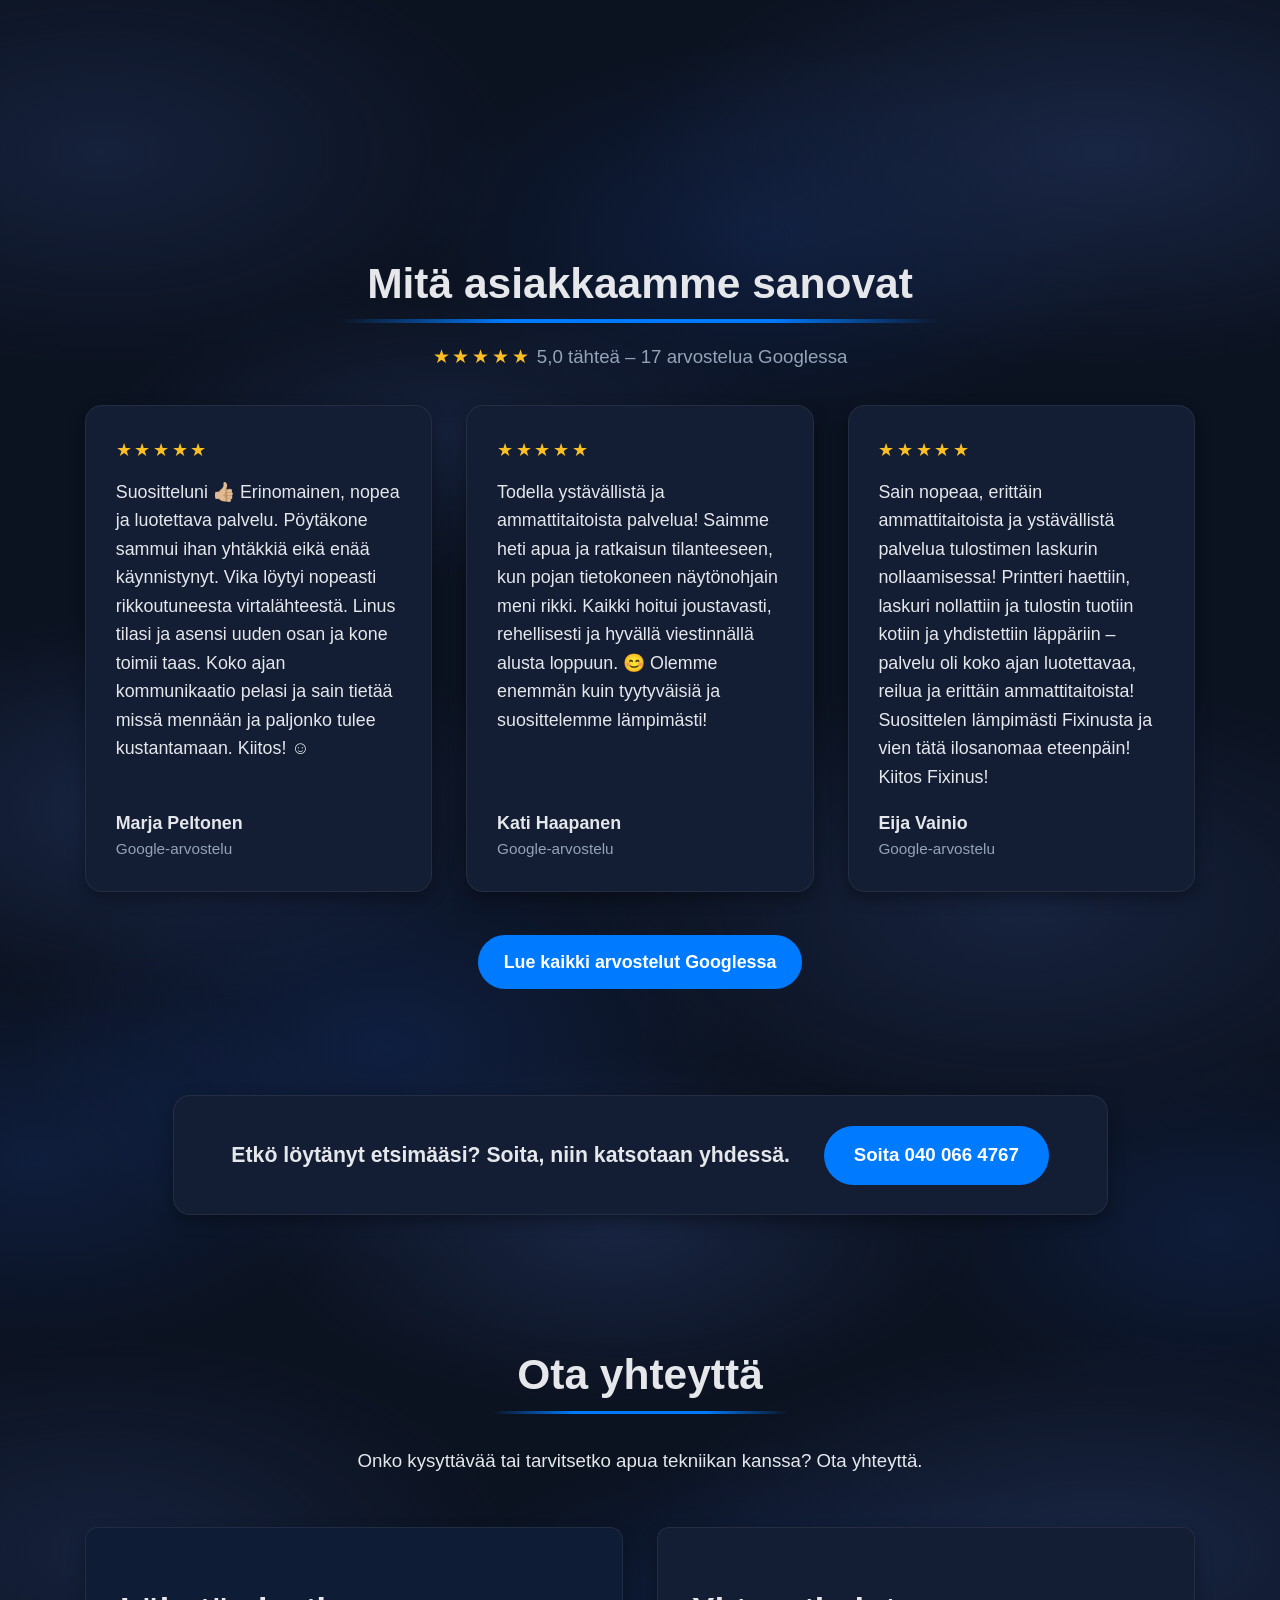
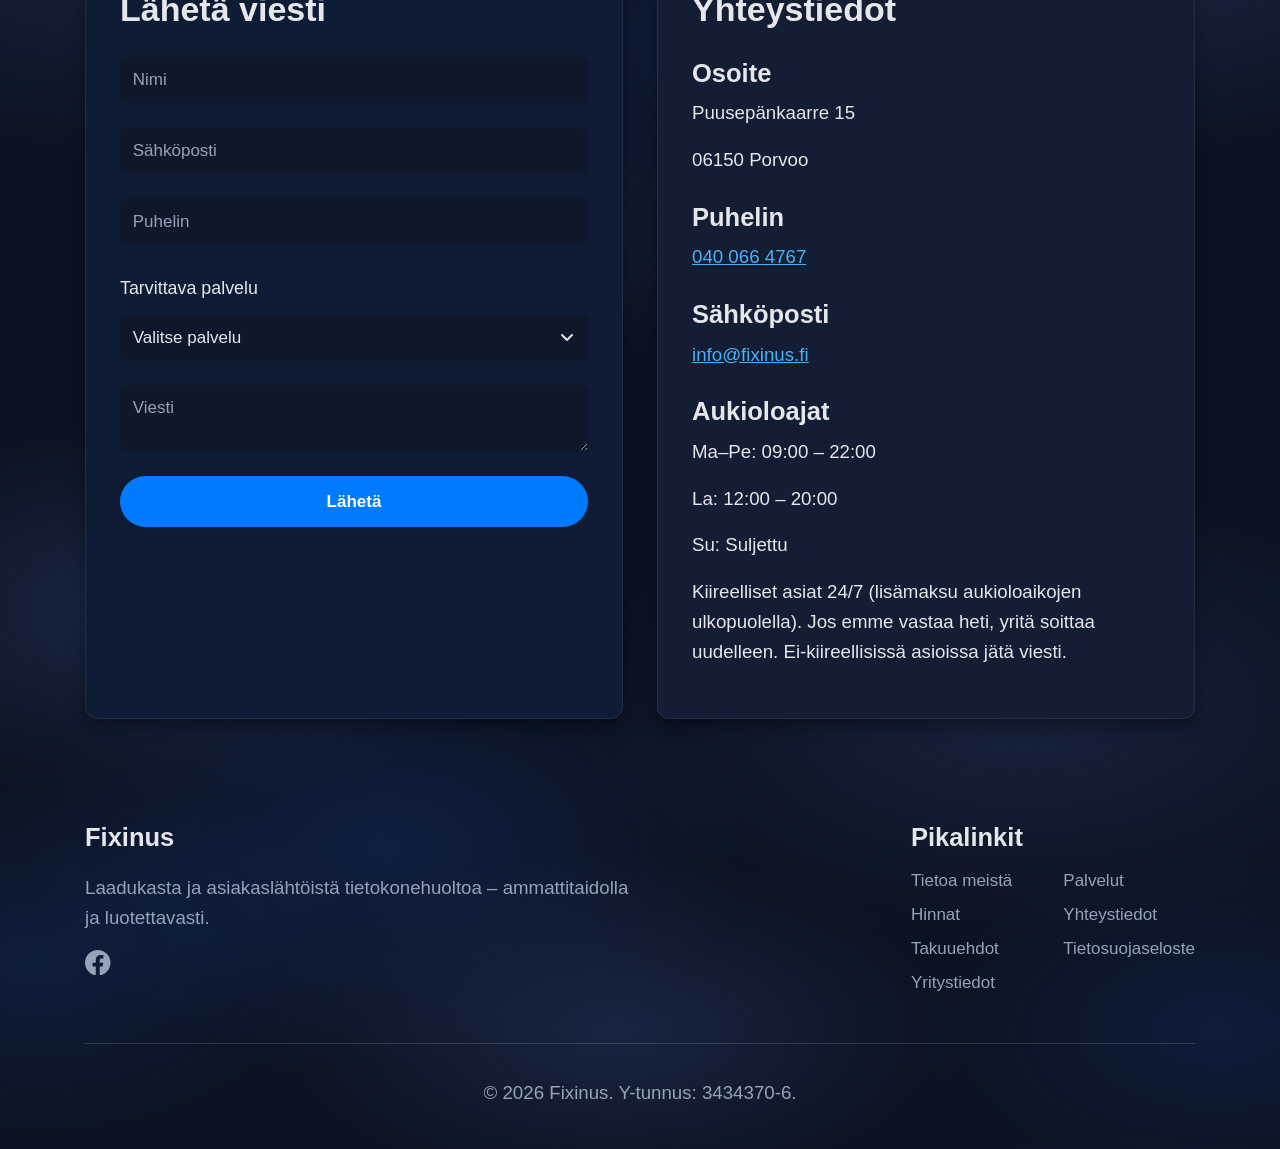
==== commit 8833cb3f: "Services: add a data recovery and backups card The services grid had five cards in two columns, leav" ====
--- a/index.html
+++ b/index.html
@@ -302,6 +302,15 @@
           </details>
         </div>
 
+        <!-- Data recovery / backups -->
+        <div>
+          <h3><svg viewBox="0 0 24 24" fill="none" stroke="currentColor" stroke-width="2" stroke-linecap="round" stroke-linejoin="round" aria-hidden="true"><rect x="3" y="7" width="18" height="10" rx="2"/><circle cx="7" cy="12" r="1"/><path d="M11 12h6"/></svg><span data-i18n="services.data.title">Tietojen palautus ja varmuuskopiointi</span></h3>
+          <ul>
+            <li data-i18n="services.data.1">Tiedostojen palautus poistojen ja ohjelmallisten vikojen jälkeen</li>
+            <li data-i18n="services.data.2">Maksuton alkukartoitus, veloitus vain onnistuneesta palautuksesta</li>
+            <li data-i18n="services.data.3">Varmuuskopioinnin käyttöönotto (ulkoinen levy tai pilvipalvelu)</li>
+          </ul>
+        </div>
       </div>
       </div>
   </section>
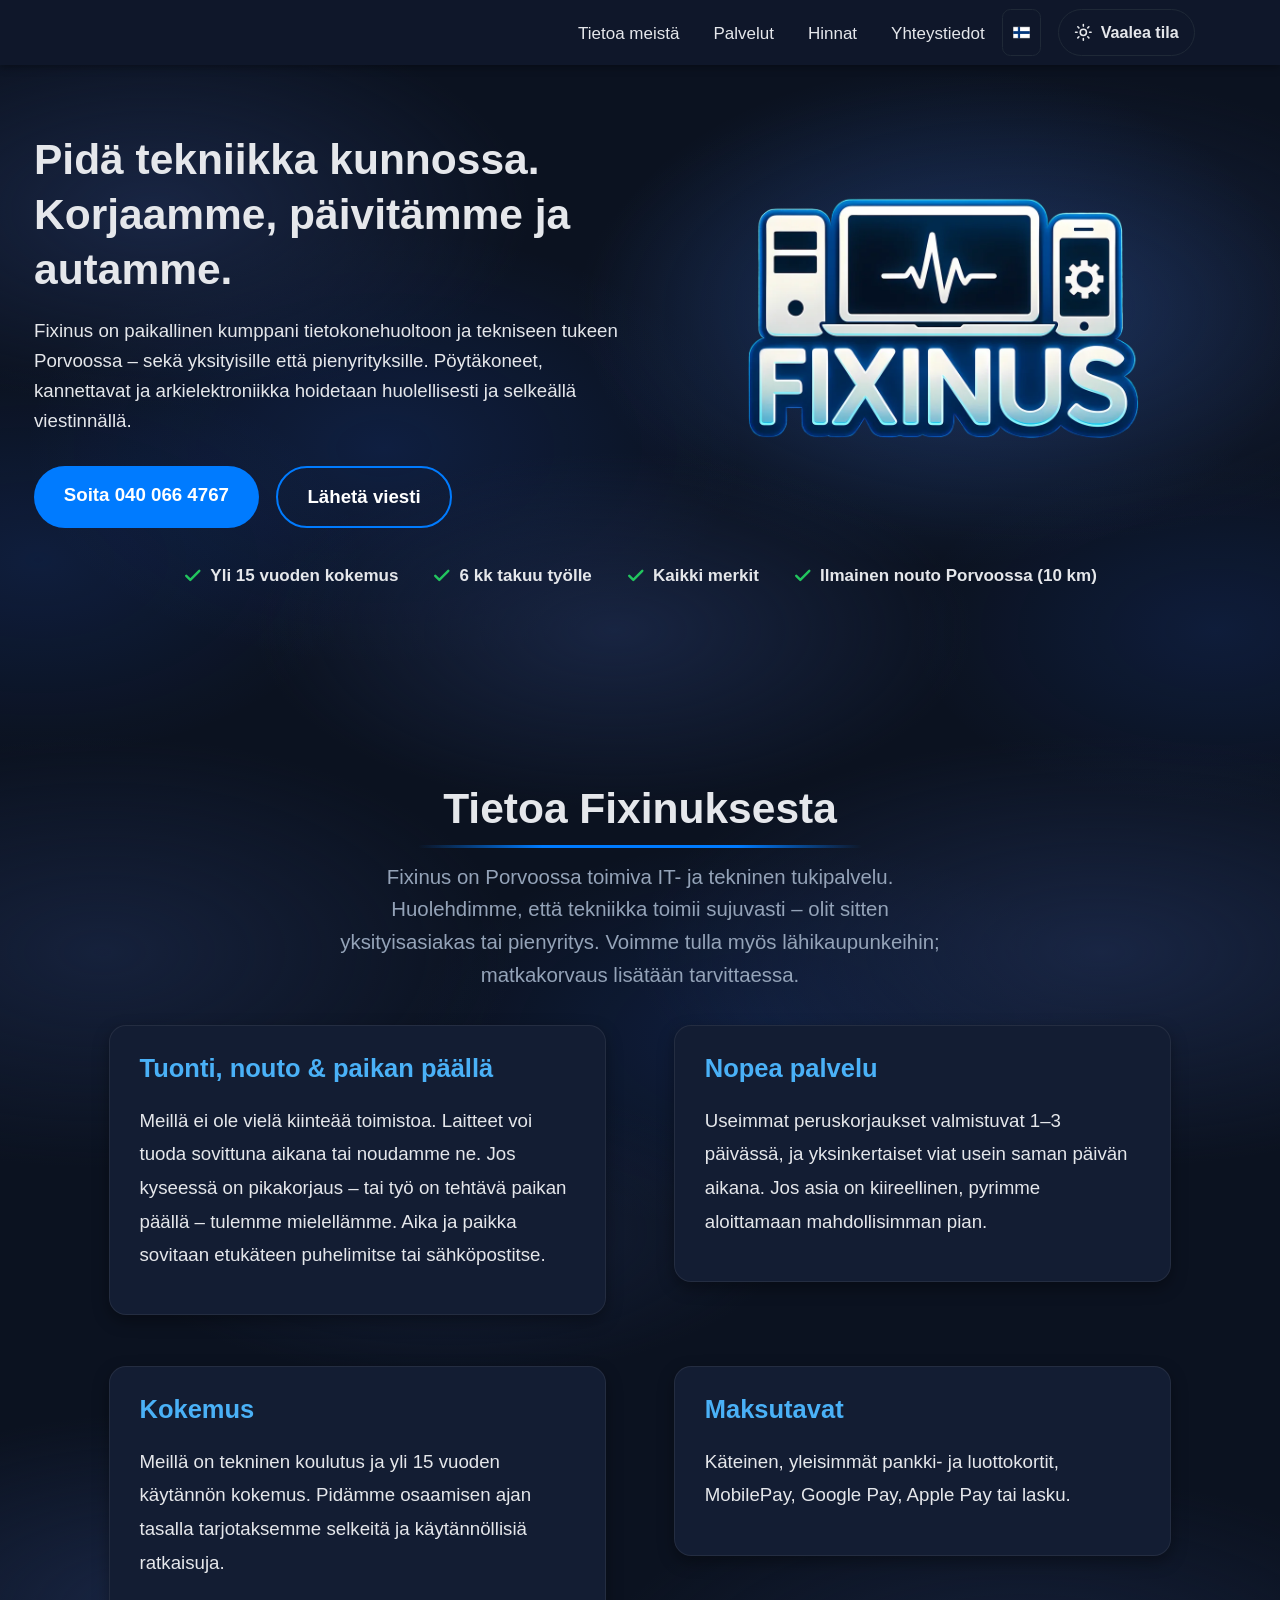
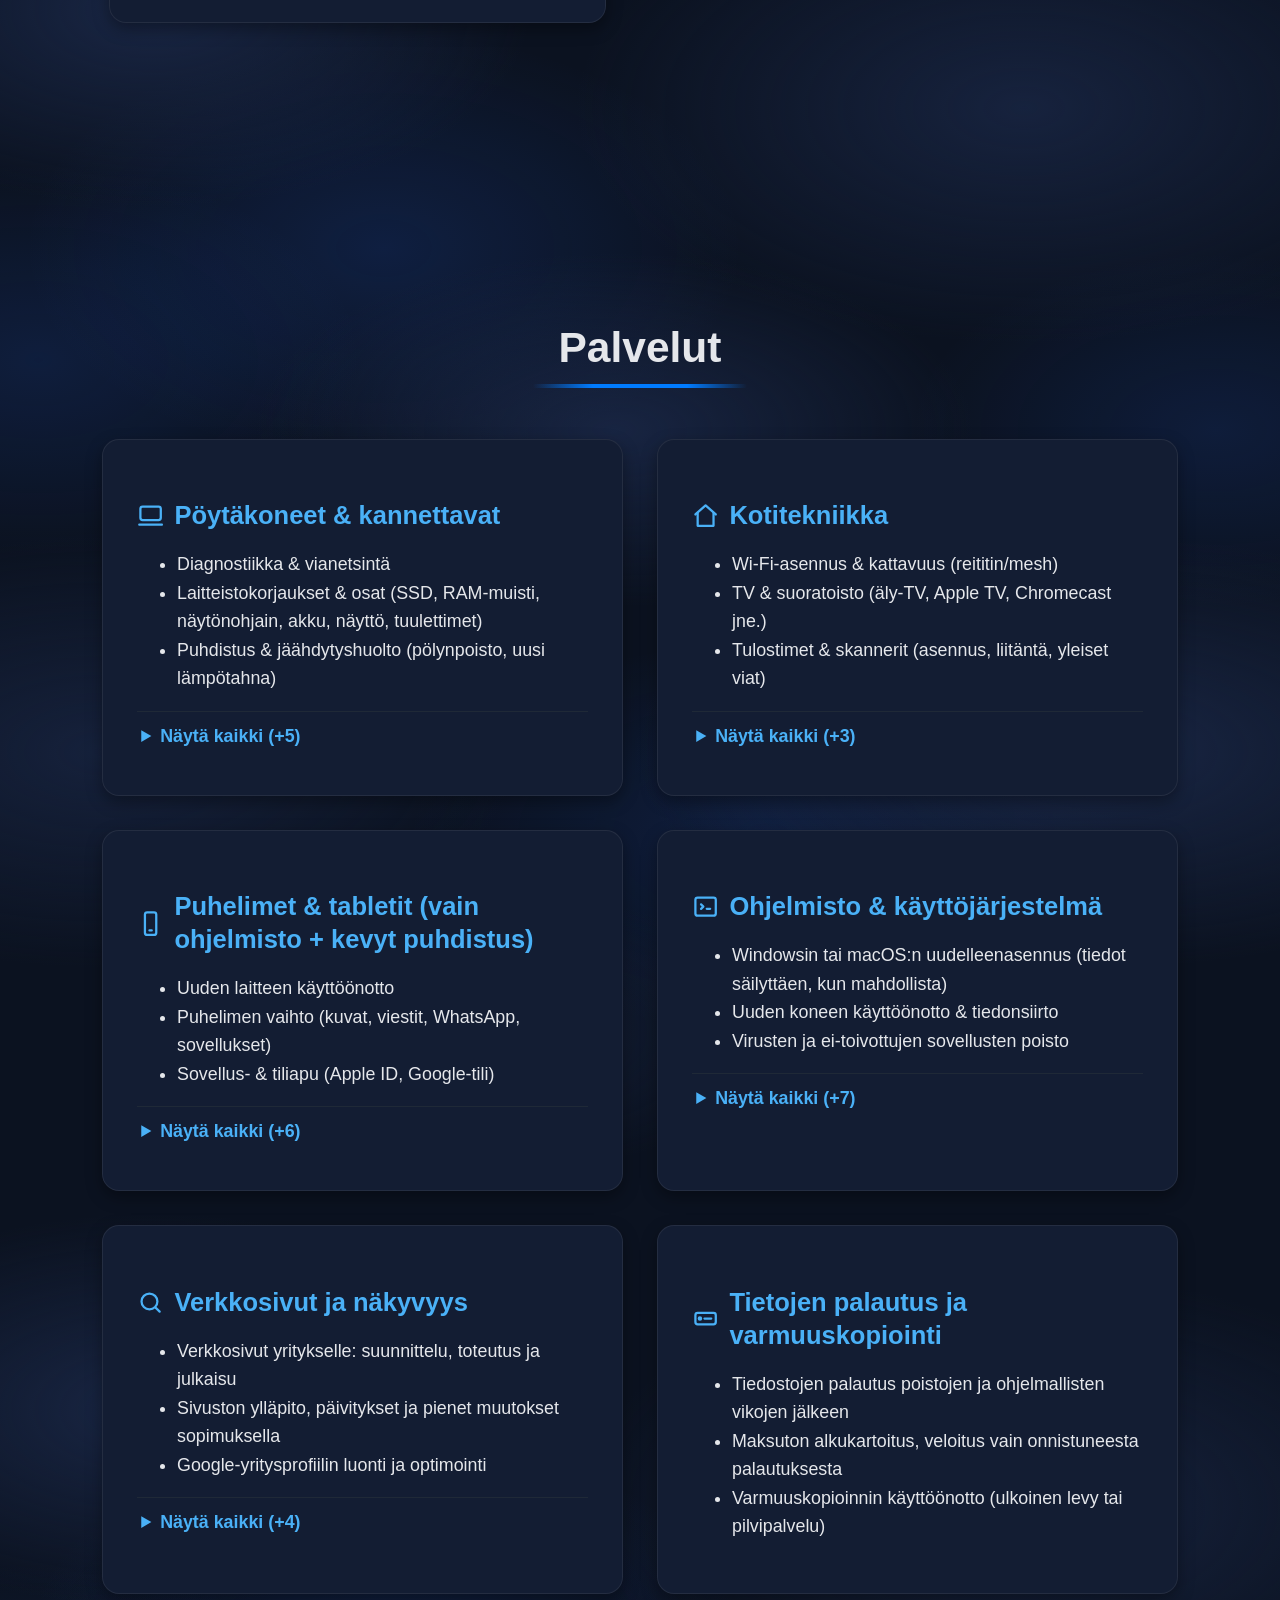
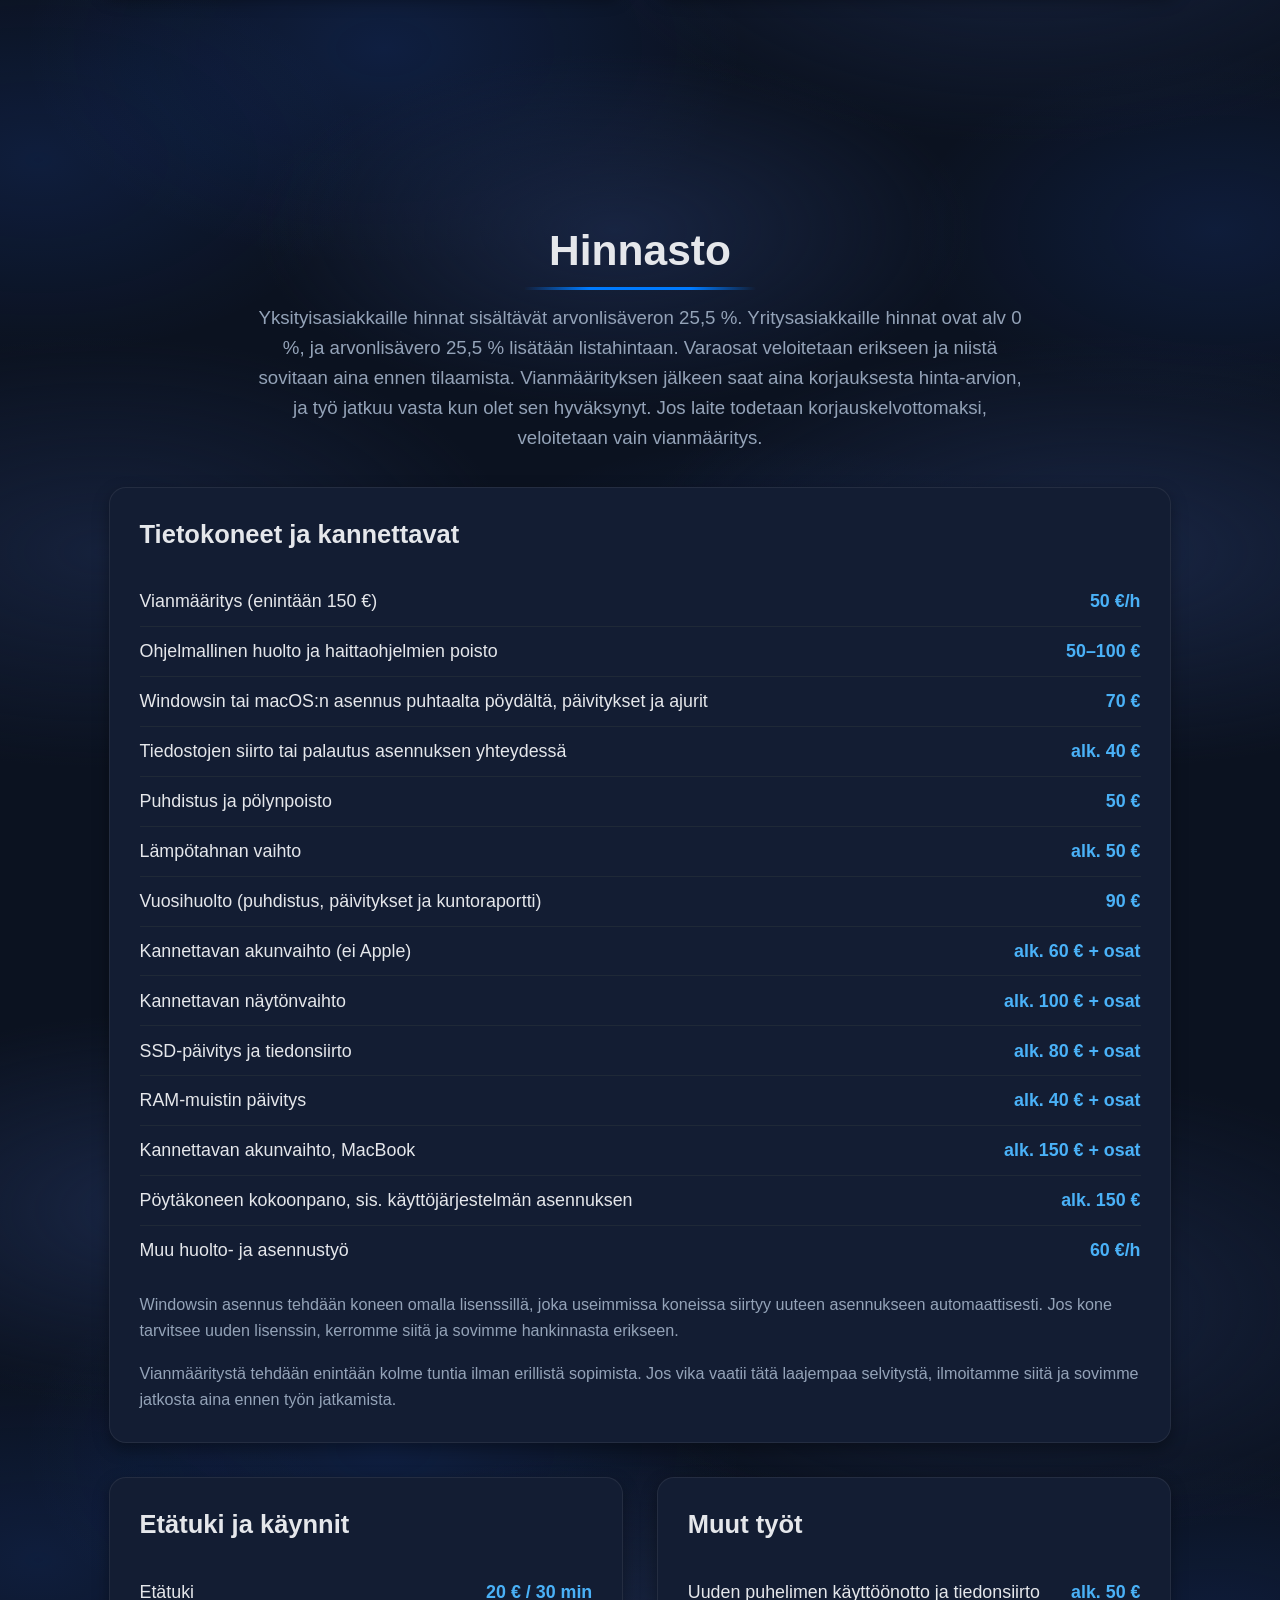
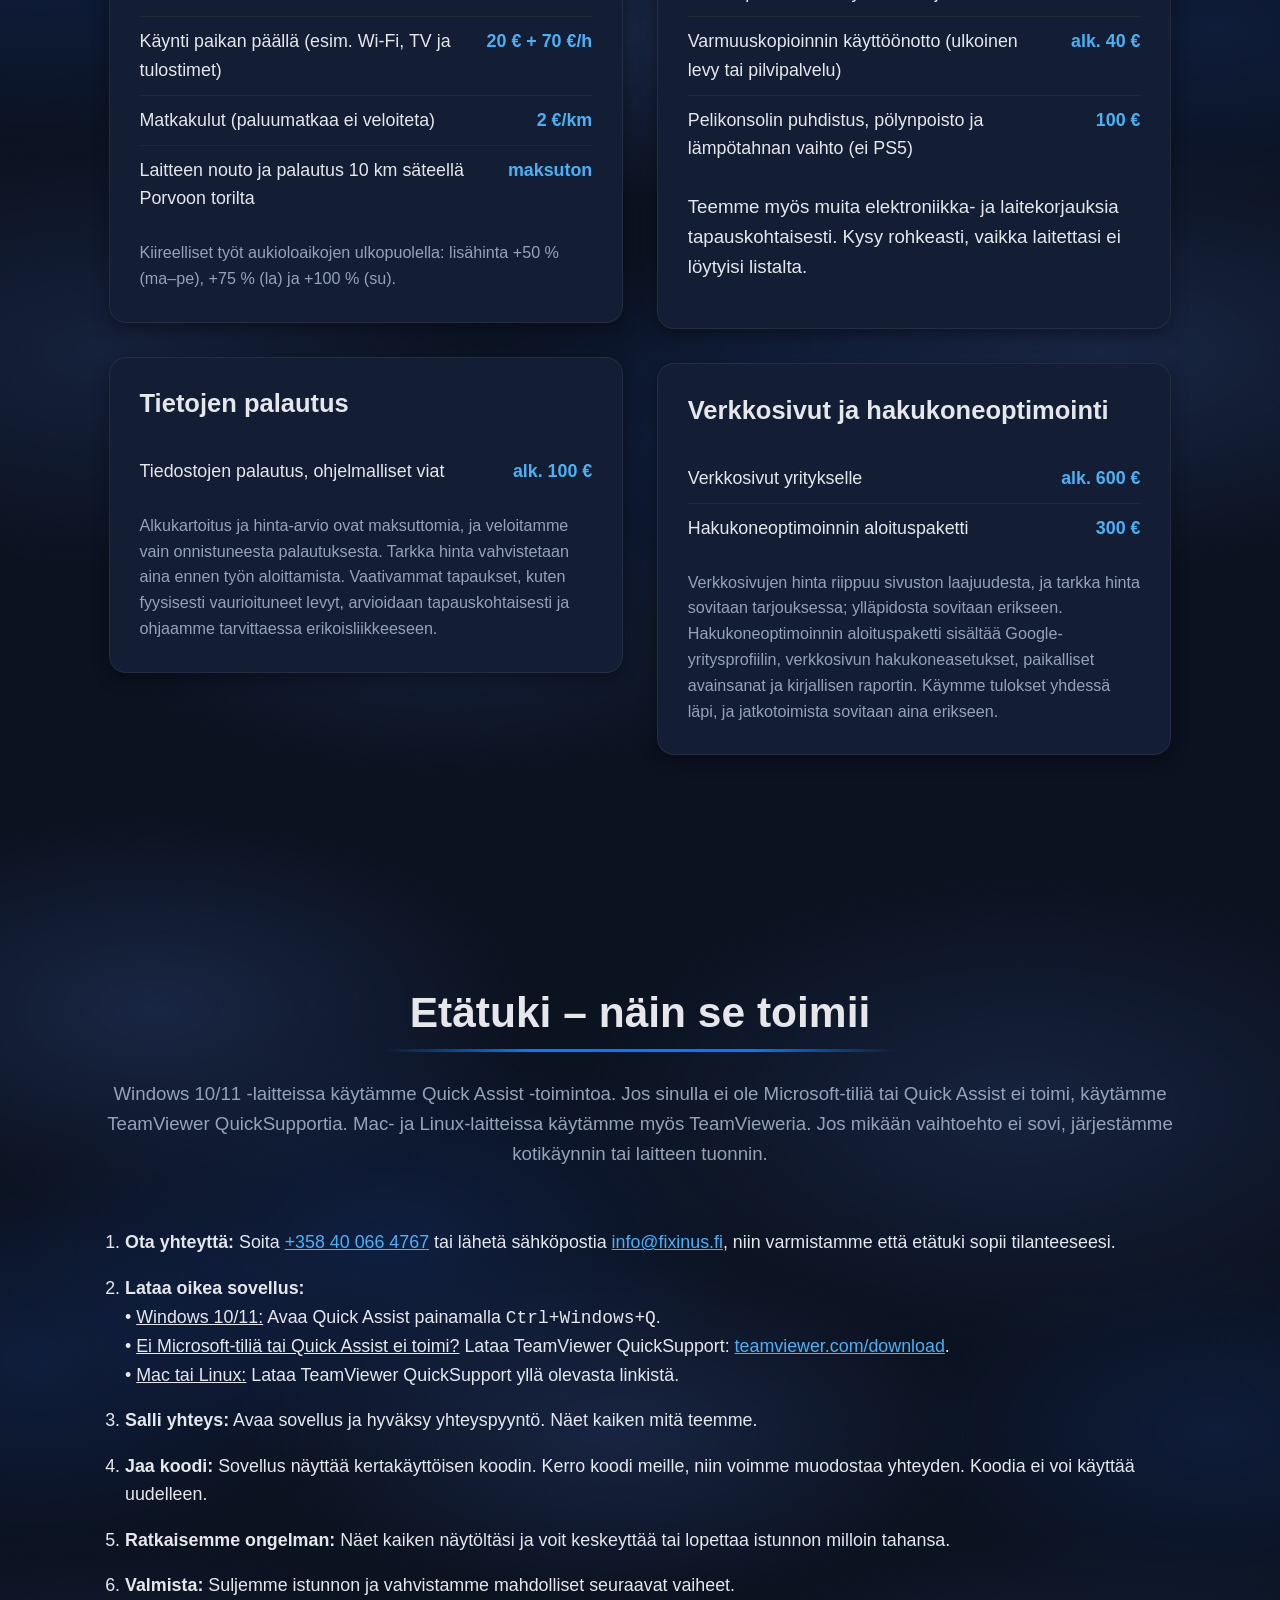
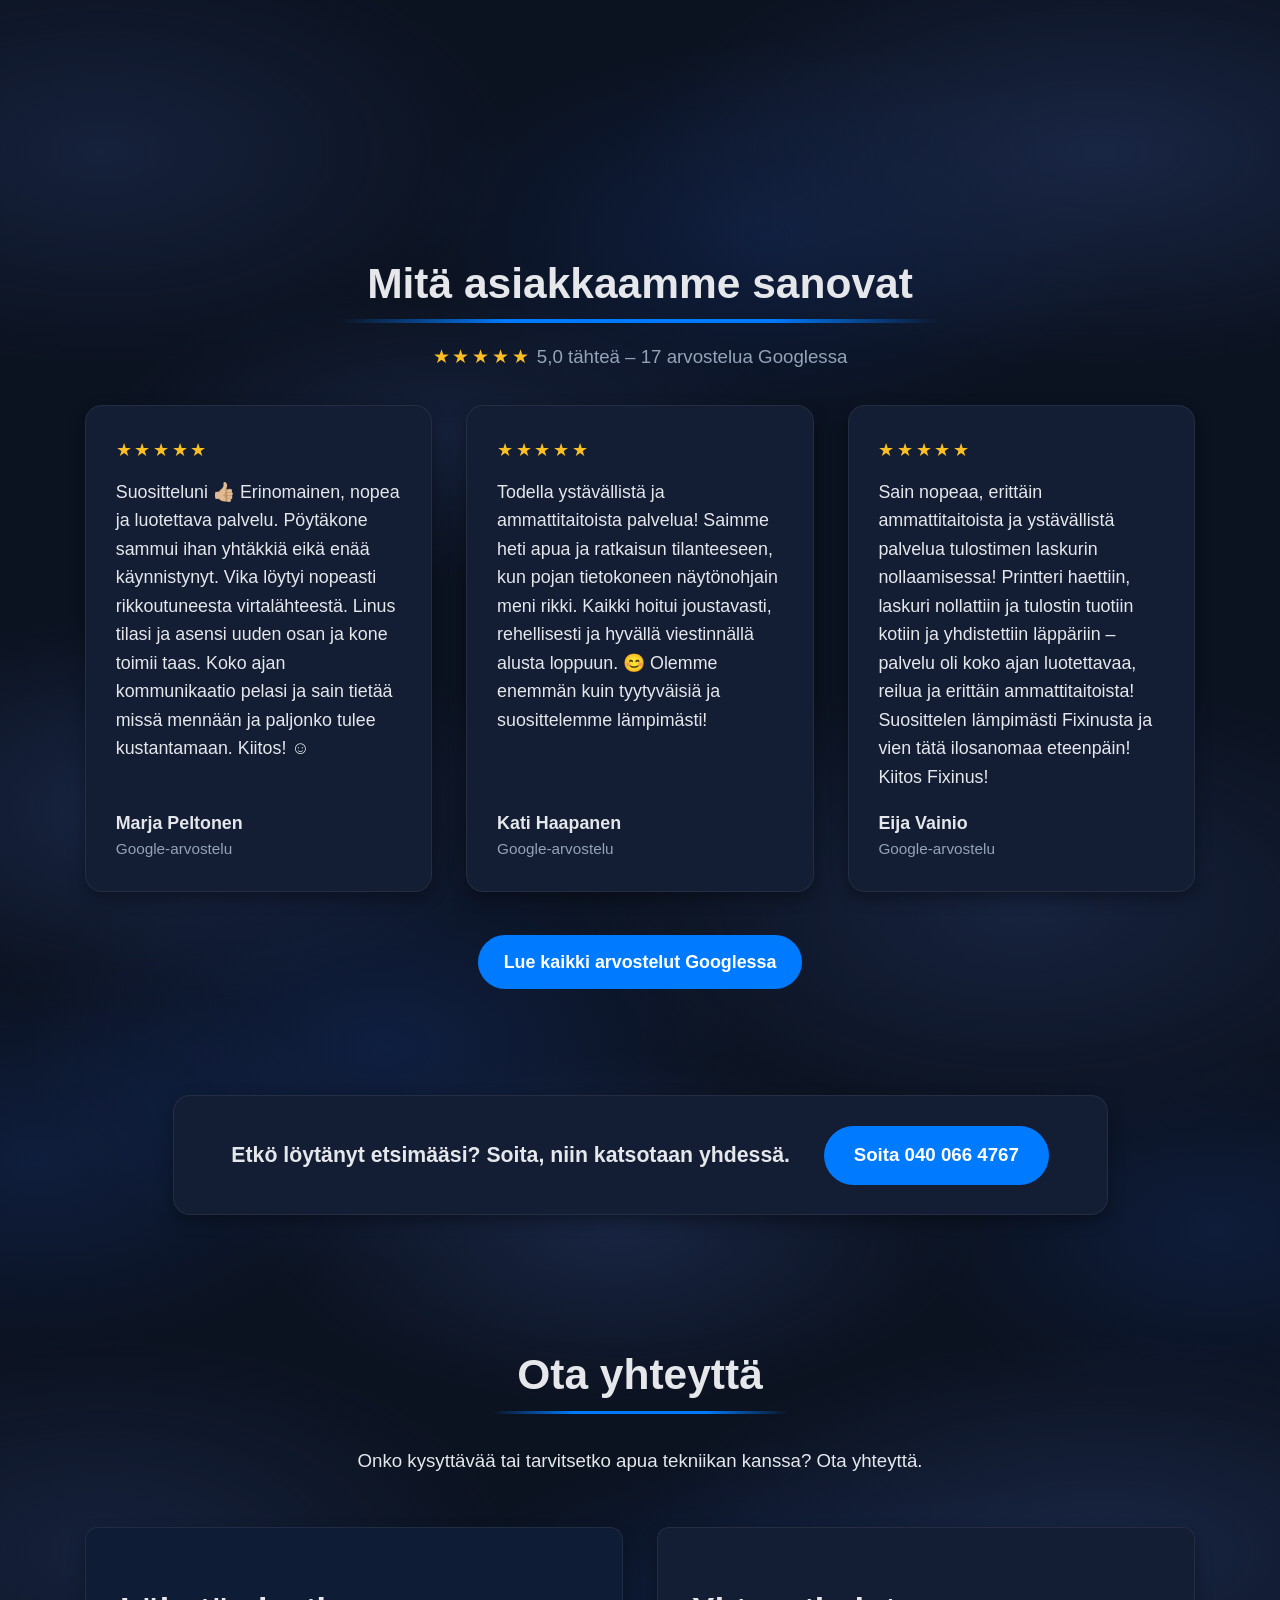
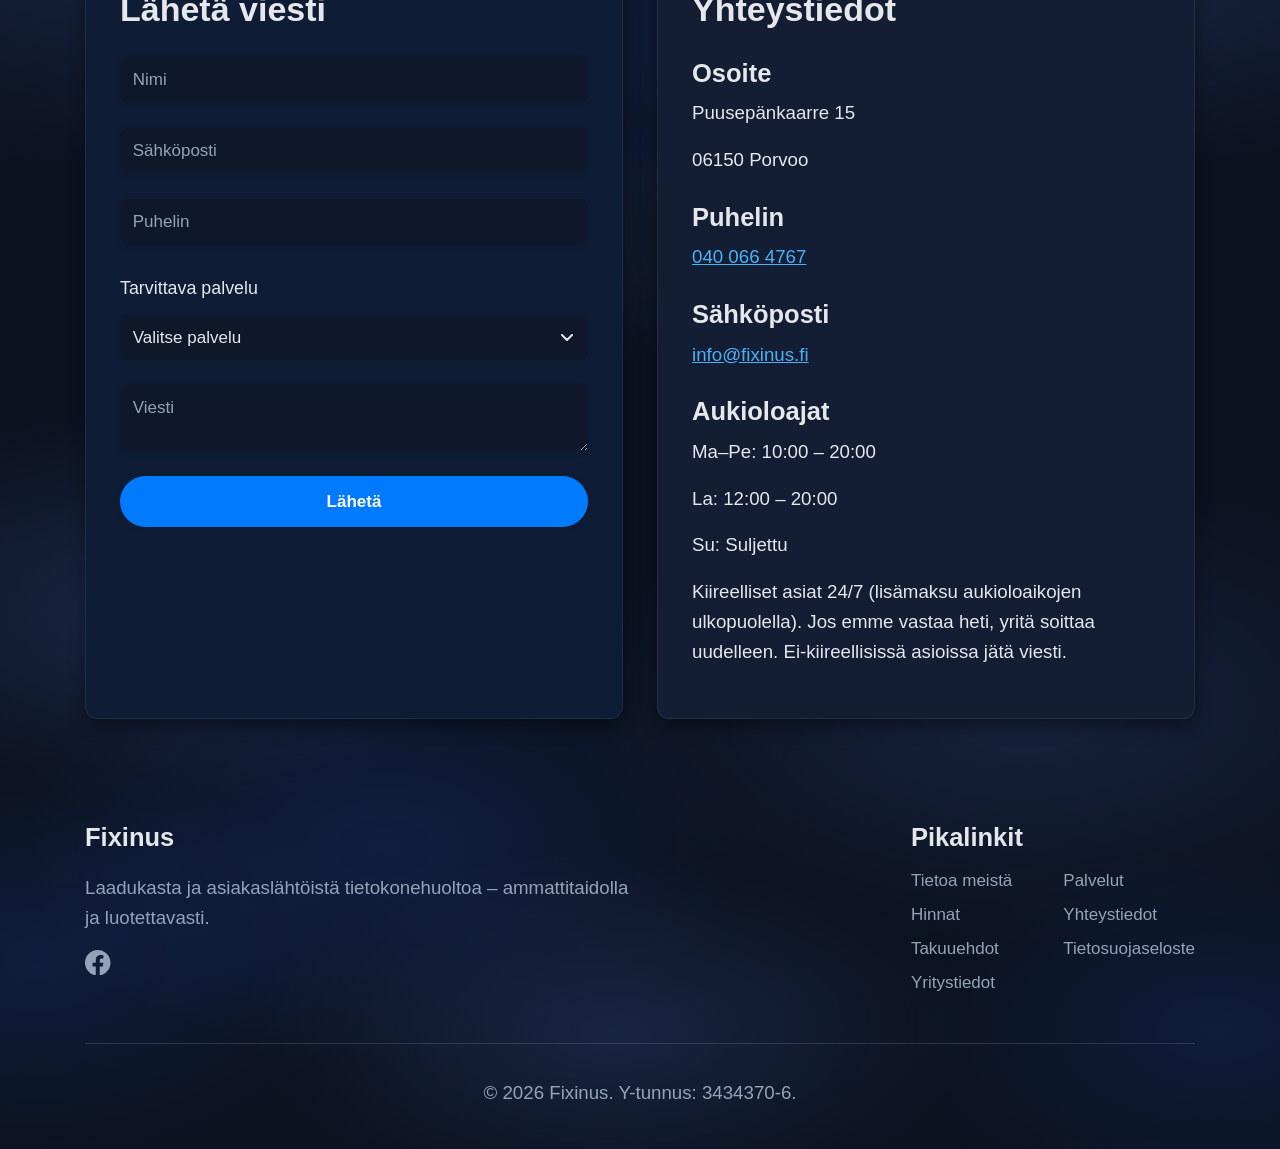
==== commit 49556f1f: "Vacation notice pop-up and weekday hours 10:00-20:00 - Weekday hours changed from 09:00-22:00 to 10:" ====
--- a/index.html
+++ b/index.html
@@ -29,8 +29,8 @@
   <meta property="og:locale" content="fi_FI" />
   <meta name="twitter:card" content="summary_large_image" />
 
-  <link rel="stylesheet" href="/style.css?v=21" />
-  <script src="/script.js?v=24" defer></script>
+  <link rel="stylesheet" href="/style.css?v=25" />
+  <script src="/script.js?v=25" defer></script>
   <link rel="icon" href="/media/favicon-32.png" type="image/png" sizes="32x32">
   <link rel="apple-touch-icon" href="/media/favicon-180.png">
 
@@ -59,8 +59,8 @@
       {
         "@type": "OpeningHoursSpecification",
         "dayOfWeek": ["Monday", "Tuesday", "Wednesday", "Thursday", "Friday"],
-        "opens": "09:00",
-        "closes": "22:00"
+        "opens": "10:00",
+        "closes": "20:00"
       },
       {
         "@type": "OpeningHoursSpecification",
@@ -538,7 +538,7 @@
           </div>
           <div>
             <h4 data-i18n="contact.hours.title">Aukioloajat</h4>
-            <p data-i18n="contact.hours.monfri">Ma–Pe: 09:00 – 22:00</p>
+            <p data-i18n="contact.hours.monfri">Ma–Pe: 10:00 – 20:00</p>
             <p data-i18n="contact.hours.sat">La: 12:00 – 20:00</p>
             <p data-i18n="contact.hours.sun">Su: Suljettu</p>
             <p data-i18n="contact.hours.urgent">Kiireelliset asiat 24/7 (lisämaksu aukioloaikojen ulkopuolella). Jos emme vastaa heti, yritä soittaa uudelleen. Ei-kiireellisissä asioissa jätä viesti.</p>
@@ -547,6 +547,17 @@
       </div>
     </div>
   </section>
+
+  <div id="notice-modal" class="modal modal-notice" aria-hidden="true" role="dialog" aria-label="Lomalla / På semester / On vacation 5.–15.11.2026">
+    <div class="modal-backdrop"></div>
+
+    <div class="modal-content modal-content-notice">
+      <button type="button" class="modal-close" id="notice-close" aria-label="Close notice">
+        ×
+      </button>
+      <img src="/media/vacation-2026-11.webp" alt="Fixinus: Lomalla / På semester / On vacation 5.–15.11.2026. Takaisin / Tillbaka / Back 16.11." width="1024" height="1024" />
+    </div>
+  </div>
 
   <div id="warranty-modal" class="modal" aria-hidden="true" role="dialog" aria-labelledby="warranty-title">
     <div class="modal-backdrop"></div>
@@ -628,19 +639,21 @@
       </ul>
 
       <h3 data-i18n="privacy.party.title">7. Tietojen luovuttaminen ja palveluntarjoajat</h3>
-      <p data-i18n="privacy.party.body.1">Henkilötietoja ei luovuteta kolmansille osapuolille ilman suostumusta tai lakisääteistä velvoitetta.</p>
+      <p data-i18n="privacy.party.body.1">Henkilötietoja ei luovuteta kolmansille osapuolille ilman suostumusta tai lakisääteistä velvoitetta tai oikeutetun edun perusteella palvelun toteuttamiseksi alla kuvatulla tavalla.</p>
       <p data-i18n="privacy.party.body.2">Käytämme seuraavia palveluntarjoajia, jotka käsittelevät henkilötietoja:</p>
       <ul>
         <li data-i18n="privacy.party.list.1">GitHub (Yhdysvallat): verkkosivuston ylläpito ja asiakasprojektien aineiston säilytys. GitHub tallentaa sivuston kävijän IP-osoitteen tietoturvasyistä.</li>
         <li data-i18n="privacy.party.list.2">Formspree (Yhdysvallat): yhteydenottolomake. Lomakkeella lähettämäsi nimi, sähköpostiosoite, puhelinnumero ja viesti välitetään meille Formspreen kautta.</li>
         <li data-i18n="privacy.party.list.3">Google Workspace: sähköposti.</li>
         <li data-i18n="privacy.party.list.4">TeamViewer ja Microsoft Quick Assist: etätuki, vain luvallasi.</li>
+        <li data-i18n="privacy.party.list.5">Anthropic (Yhdysvallat): korjaustyön aikana käytämme Claude-tekoälyä apuna vianmäärityksessä. Sille voidaan välittää koneesta teknisiä tietoja, kuten laitteisto- ja ohjelmistotietoja, lokimerkintöjä ja tiedostojen nimiä. Emme välitä asiakirjojen, kuvien tai viestien sisältöä. Anthropic säilyttää tiedot enintään 30 päivää. Olemme poistaneet käytöstä tietojen käytön tekoälymallien kouluttamiseen.</li>
       </ul>
       <p data-i18n="privacy.party.body.3">Olemme tehneet Googlen ja Formspreen kanssa tietosuoja-asetuksen 28 artiklan mukaisen tietojenkäsittelysopimuksen.</p>
 
       <h3 data-i18n="privacy.transfer.title">8. Tietojen siirto EU:n ja ETA:n ulkopuolelle</h3>
       <p data-i18n="privacy.transfer.body.1">Osa käyttämistämme palveluntarjoajista käsittelee tietoja EU:n ja ETA:n ulkopuolella, pääasiassa Yhdysvalloissa.</p>
       <p data-i18n="privacy.transfer.body.2">GitHub ja Google ilmoittavat noudattavansa EU:n ja Yhdysvaltojen välistä Data Privacy Framework -järjestelyä ja käyttävänsä lisäksi Euroopan komission vakiosopimuslausekkeita. Formspree ilmoittaa käyttävänsä vakiosopimuslausekkeita, ja sen palvelimet sijaitsevat Yhdysvalloissa.</p>
+      <p data-i18n="privacy.transfer.body.3">Anthropic käsittelee tietoja Yhdysvalloissa omien käyttöehtojensa ja tietosuojakäytäntönsä mukaisesti.</p>
 
       <h3 data-i18n="privacy.data.title">9. Rekisteröidyn oikeudet</h3>
       <p data-i18n="privacy.data.body.1">Sinulla on oikeus:</p>
--- a/style.css
+++ b/style.css
@@ -1331,6 +1331,33 @@
   color: var(--text);
   font-size: 1.5rem;
   cursor: pointer;
+}
+
+/* --- Notice pop-up (vacation image) --- */
+
+.modal-content-notice {
+  max-width: 28rem;
+  width: min(90%, 90vh);
+  padding: 0;
+  overflow: hidden;
+  background: #061142;
+}
+
+.modal-content-notice img {
+  display: block;
+  width: 100%;
+  height: auto;
+}
+
+.modal-content-notice .modal-close {
+  color: #fff;
+  background: rgba(0, 0, 0, 0.45);
+  border-radius: 50%;
+  width: 2.25rem;
+  height: 2.25rem;
+  line-height: 2.25rem;
+  padding: 0;
+  text-align: center;
 }
 
 /* Make the footer "Warranty" button look like a text link */
